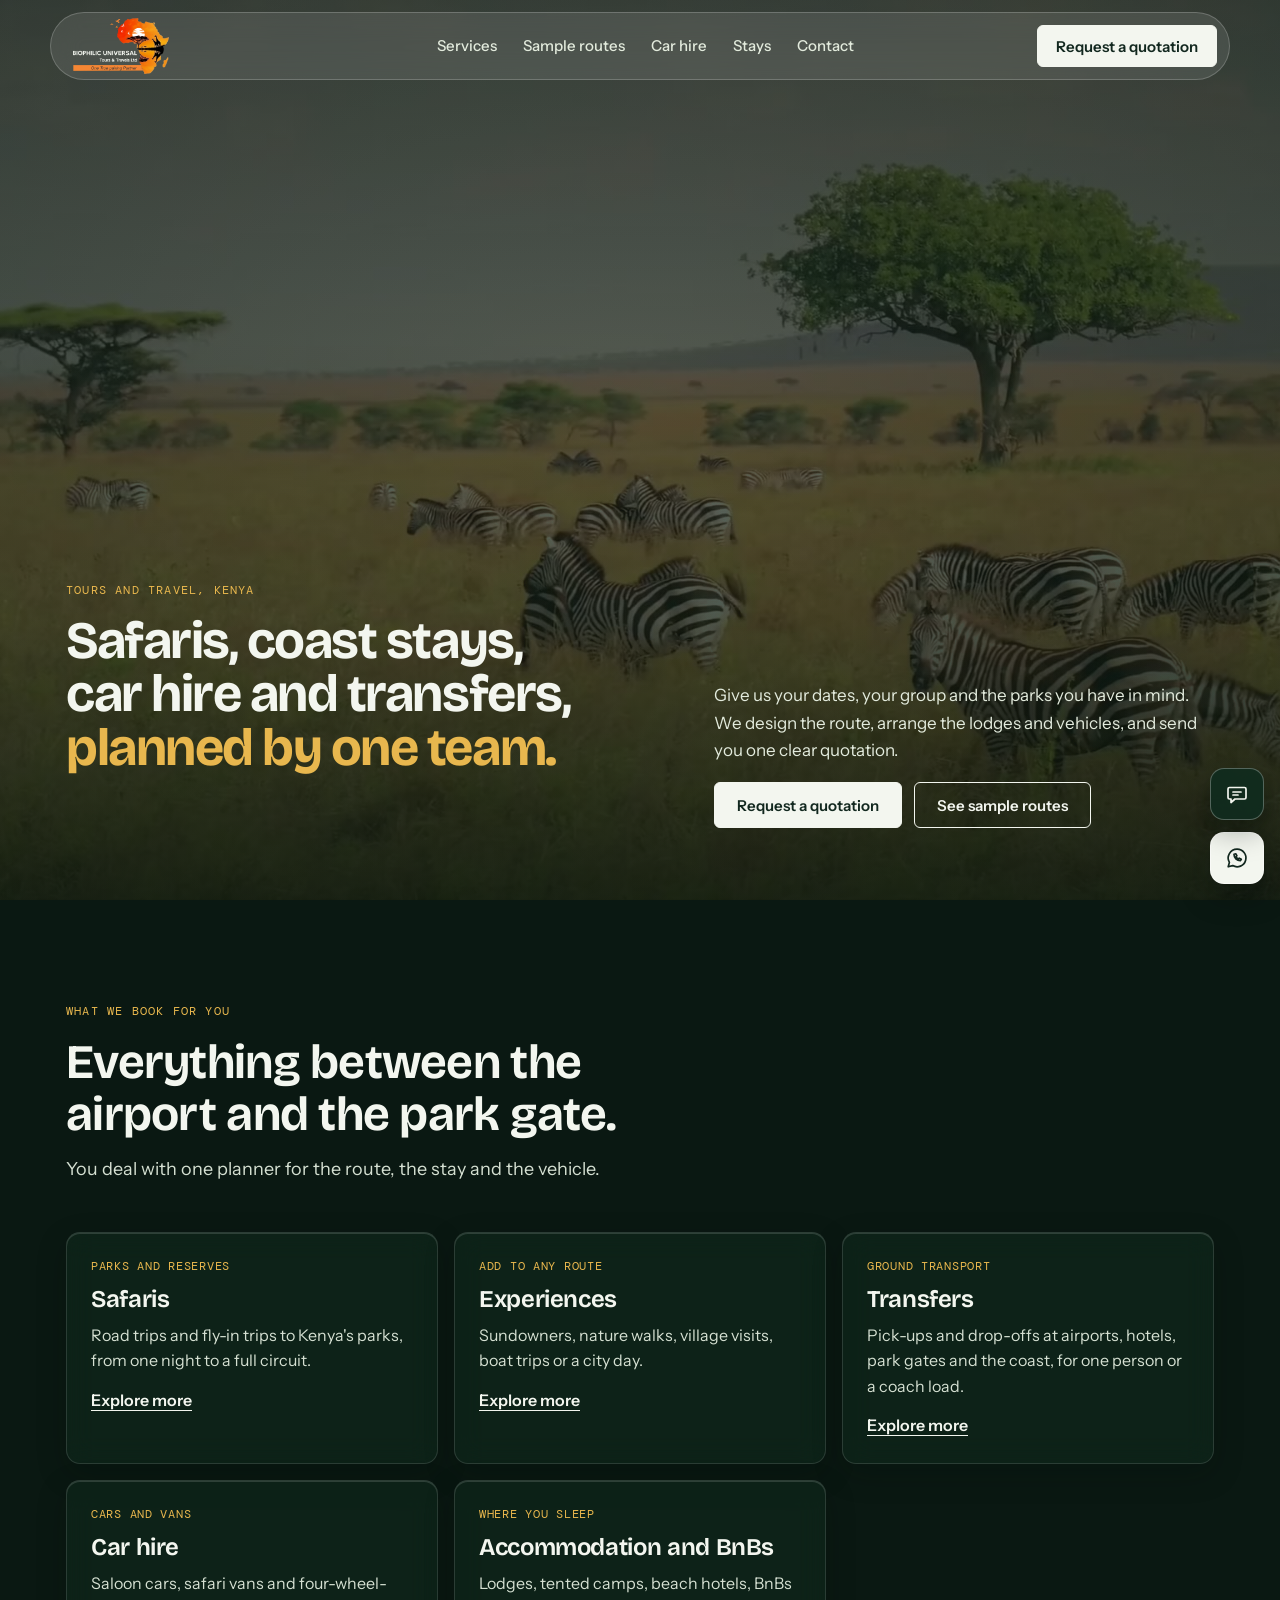
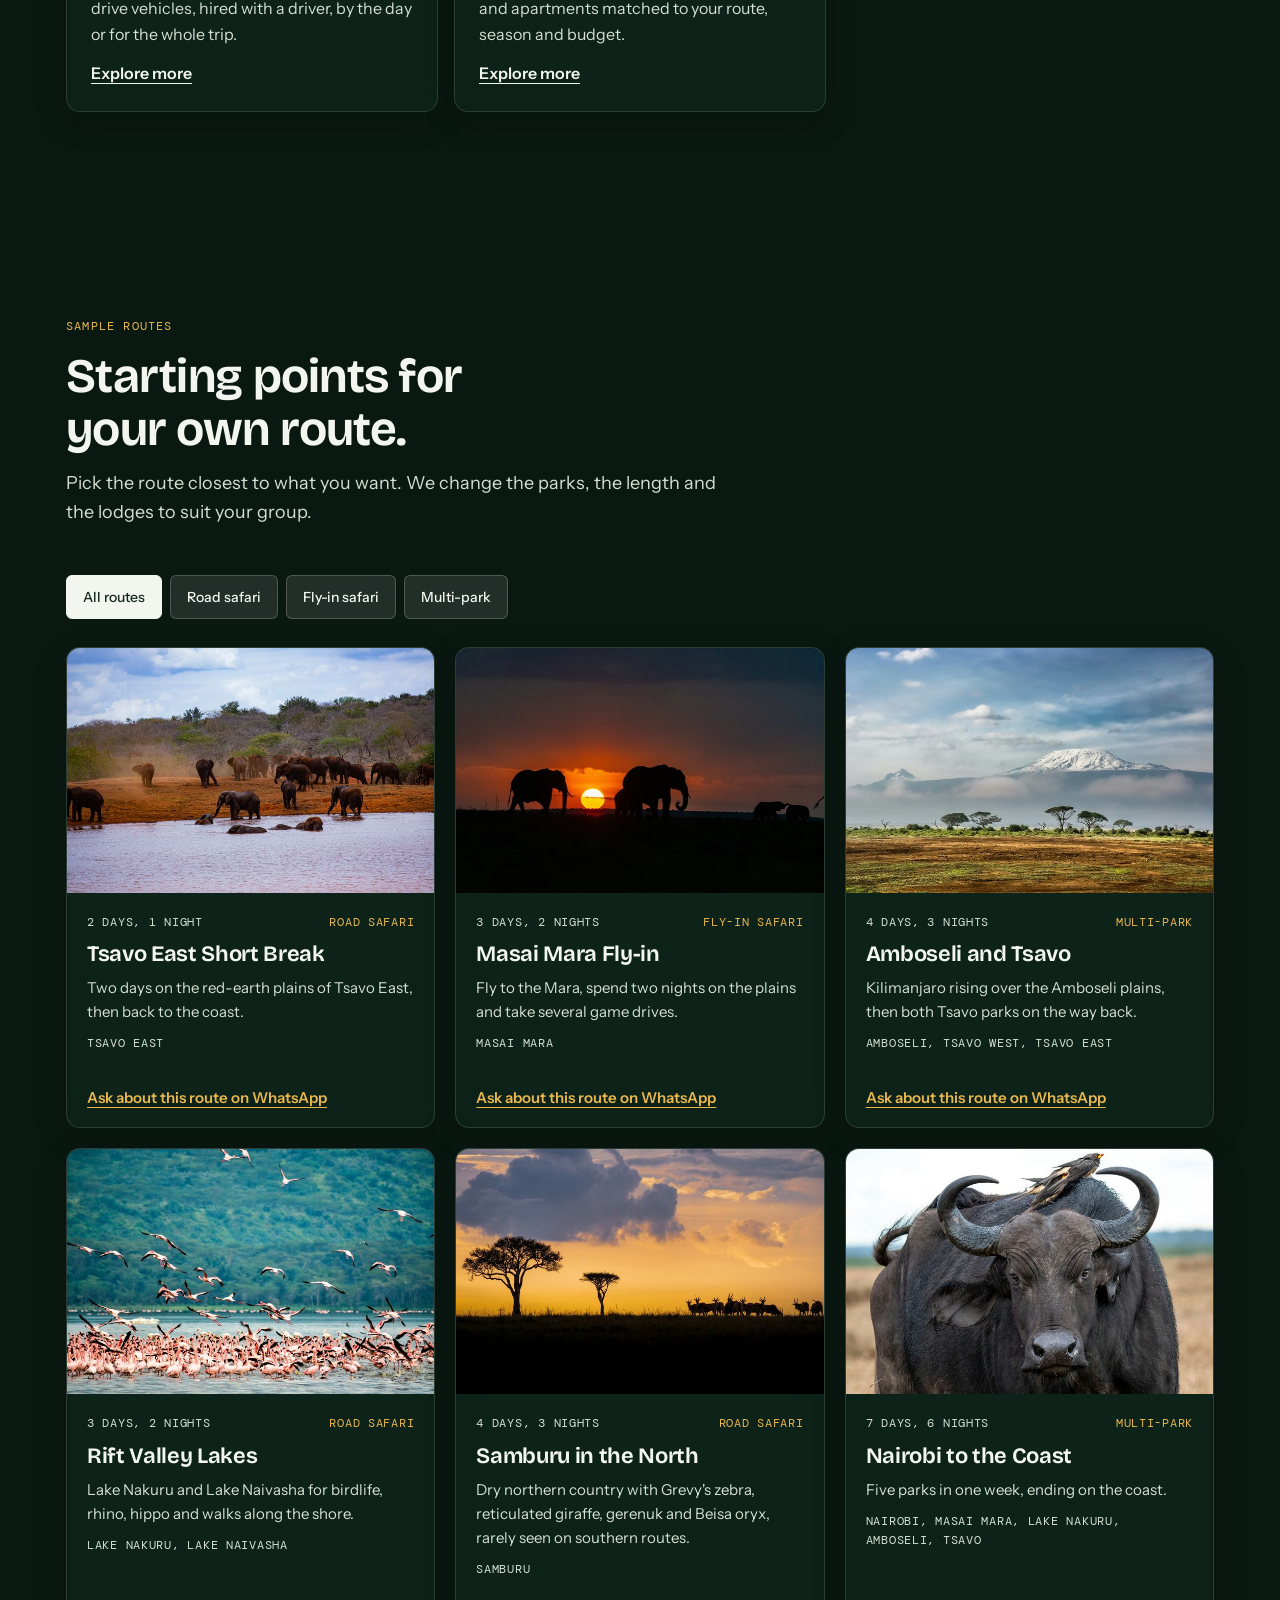
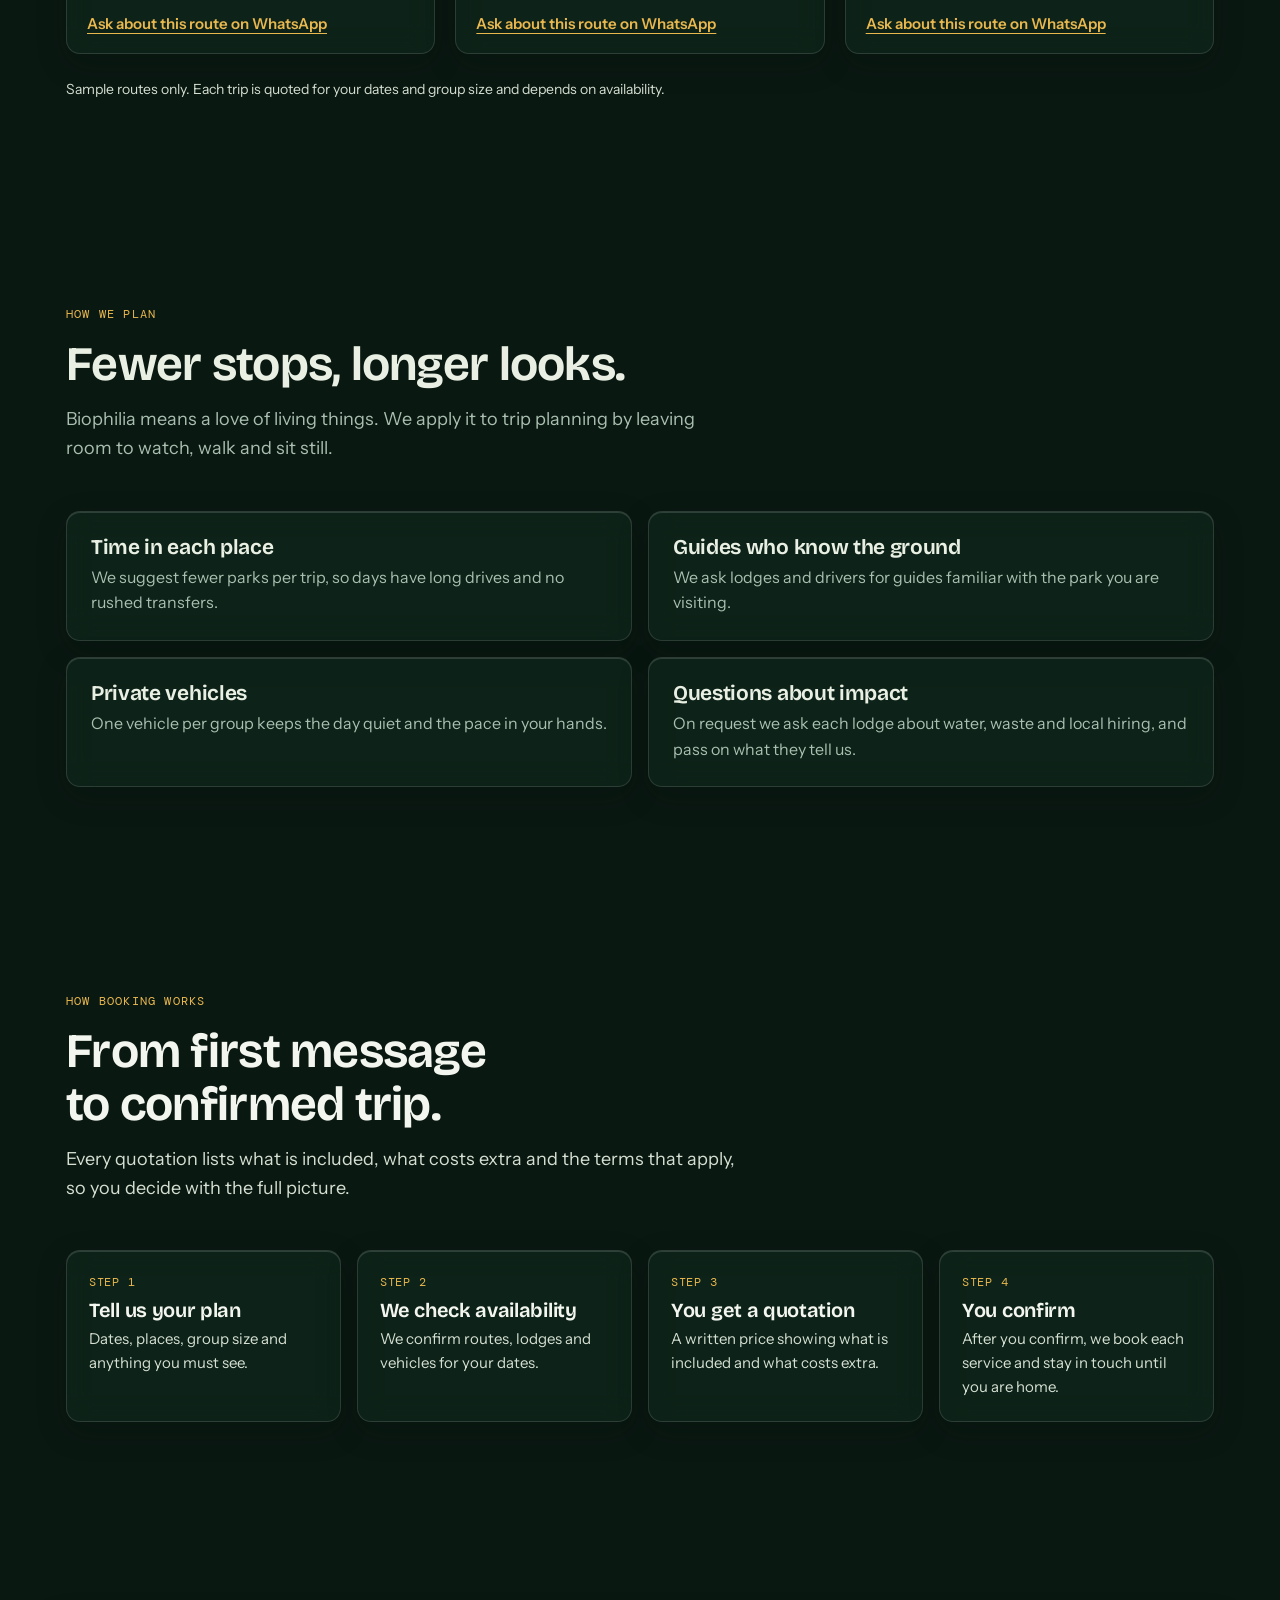
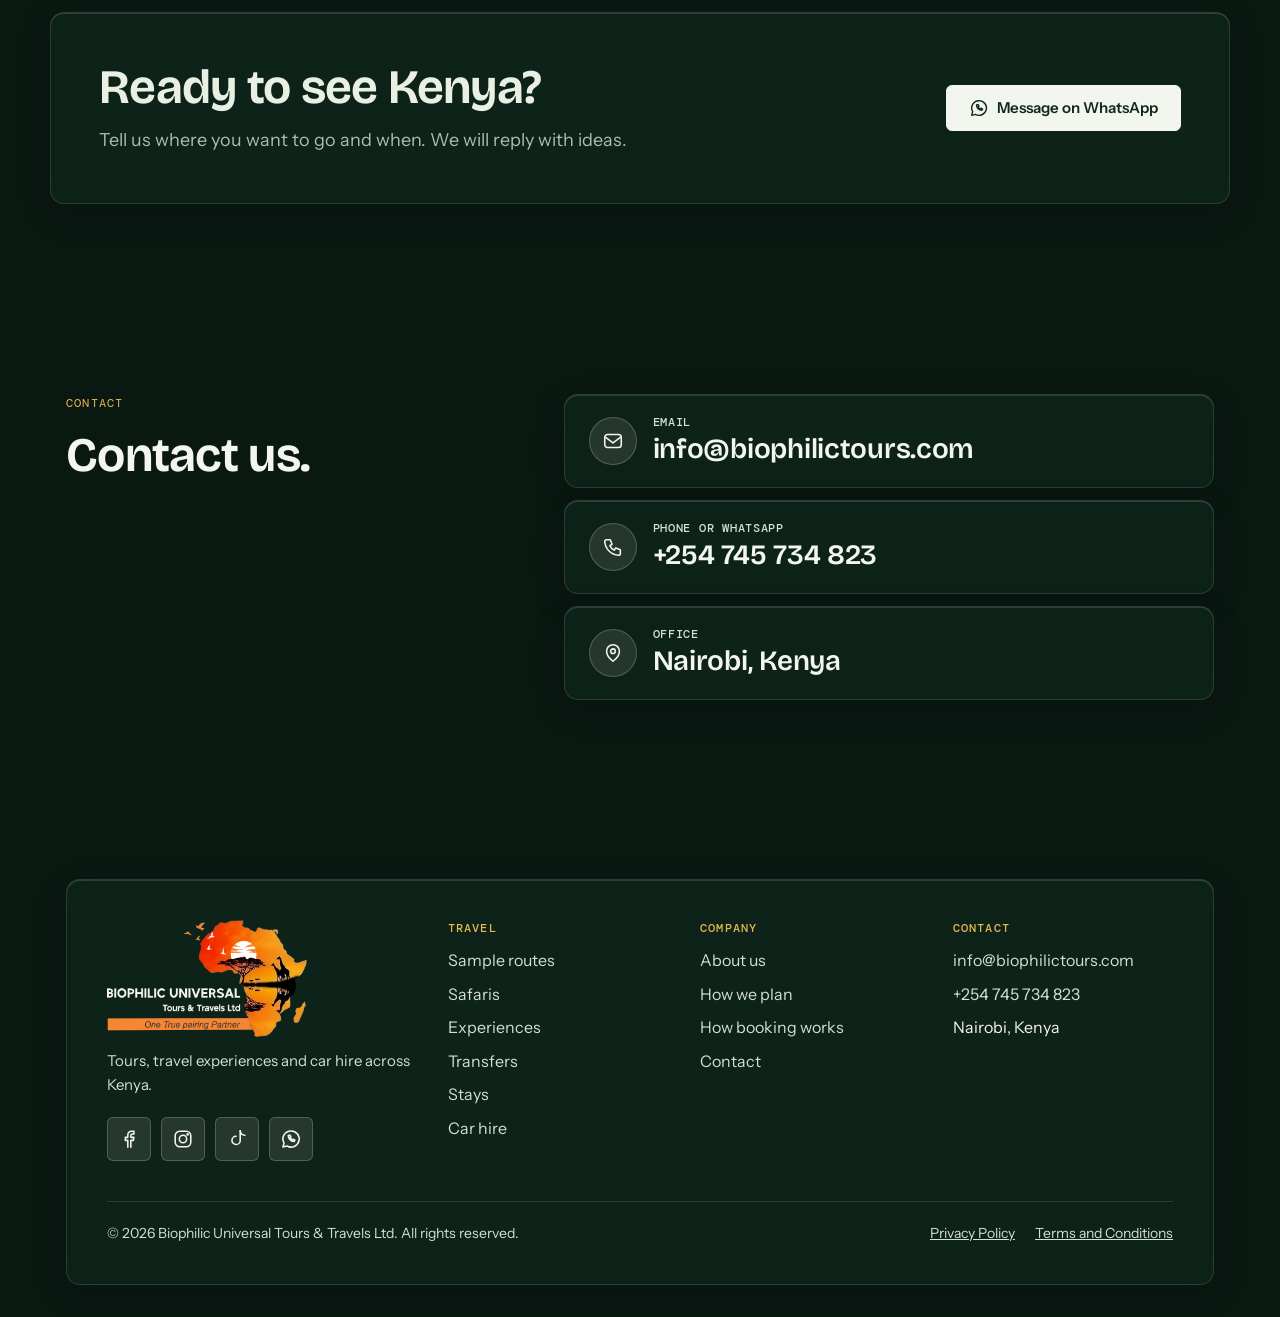
==== index.html @ 23434ef5 "V1.0" ====
<!doctype html><html><head><meta charset=utf8><meta name=viewport content="width=device-width,initial-scale=1"><style>:root{color-scheme:light}body{margin:0;padding:0;font:14px -apple-system,BlinkMacSystemFont,sans-serif;background:#fff;color:#000}img{max-width:100%}[hidden]:not([hidden=until-found i]){display:none!important}</style></head><body>
<script>document.body.classList.add("home","glass");</script>

<meta charset="utf-8">
<meta name="viewport" content="width=device-width, initial-scale=1">
<title>Biophilic Universal Tours & Travels</title>
<meta name="description" content="Kenya safaris, coast stays, BnBs, car hire and transfers, planned by one team. Request a quotation from Biophilic Universal Tours & Travels Ltd.">
<link rel="canonical" href="https://trademark254.github.io/Biophilic-Universal-Tours-Travel/">
<meta property="og:type" content="website">
<meta property="og:site_name" content="Biophilic Universal Tours &amp; Travels Ltd">
<meta property="og:title" content="Biophilic Universal Tours & Travels">
<meta property="og:description" content="Kenya safaris, coast stays, BnBs, car hire and transfers, planned by one team. Request a quotation from Biophilic Universal Tours & Travels Ltd.">
<meta property="og:url" content="https://trademark254.github.io/Biophilic-Universal-Tours-Travel/">
<meta property="og:image" content="https://trademark254.github.io/Biophilic-Universal-Tours-Travel/og-image.jpg">
<meta name="twitter:card" content="summary_large_image">
<link rel="icon" href="favicon-32.png" sizes="32x32" type="image/png">
<link rel="icon" href="icon-192.png" sizes="192x192" type="image/png">
<link rel="icon" href="favicon.ico" sizes="any">
<link rel="apple-touch-icon" href="apple-touch-icon.png">
<link rel="preconnect" href="https://fonts.googleapis.com">
<link rel="preconnect" href="https://fonts.gstatic.com" crossorigin>
<link rel="stylesheet" id="gf" href="https://fonts.googleapis.com/css2?family=Bricolage+Grotesque:opsz,wght@12..96,400..800&family=DM+Mono:wght@400;500&family=Instrument+Sans:wght@400..700&display=swap" media="print">
<script>(function(){var l=document.getElementById("gf");window.__gfReady=new Promise(function(res){function ok(){l.media="all";res()}l.addEventListener("load",ok);l.addEventListener("error",res);if(l.sheet)ok()})})()</script>
<noscript><link rel="stylesheet" href="https://fonts.googleapis.com/css2?family=Bricolage+Grotesque:opsz,wght@12..96,400..800&family=DM+Mono:wght@400;500&family=Instrument+Sans:wght@400..700&display=swap"><style>#skeleton{display:none}</style></noscript>
<link rel="stylesheet" href="assets/styles.css?v=14">


<div class="site-bd" aria-hidden="true"><img src="assets/sunset-home.jpg" alt="" width="1840" height="2576" decoding="async"></div>
<div id="skeleton" aria-hidden="true">
  <div class="sk-head"><div class="wrap">
    <span class="sk-bar sk-logo"></span><span class="sk-bar sk-name"></span>
    <span class="sk-spacer"></span>
    <span class="sk-nav"><span class="sk-bar"></span><span class="sk-bar"></span><span class="sk-bar"></span><span class="sk-bar"></span><span class="sk-bar"></span></span>
    <span class="sk-bar sk-icon"></span><span class="sk-bar sk-cta"></span>
  </div></div>
  <div class="sk-hero"><div class="wrap">
    <span class="sk-bar sk-eyebrow"></span>
    <span class="sk-bar sk-h1 w70"></span><span class="sk-bar sk-h1 w60"></span><span class="sk-bar sk-h1 w40"></span>
    <span class="sk-bar sk-line w50"></span><span class="sk-bar sk-line w60"></span><span class="sk-bar sk-line w30"></span>
    <span class="sk-btns"><span class="sk-bar"></span><span class="sk-bar"></span></span>
  </div></div>
  <div class="sk-section"><div class="wrap">
    <span class="sk-bar sk-eyebrow"></span>
    <span class="sk-bar sk-h1 w60"></span>
    <span class="sk-bar sk-line w50"></span>
    <div class="sk-grid"><span class="sk-bar"></span><span class="sk-bar"></span><span class="sk-bar"></span></div>
  </div></div>
</div>


<header class="site" id="top">
  <div class="wrap">
    <a class="brand" href="#top" aria-label="Biophilic Universal Tours and Travels, back to top">
      <img class="brand-logo" src="logo-full-dark.png" alt="Biophilic Universal Tours &amp; Travels Ltd" width="94" height="55">
    </a>
    <nav class="main" id="mainNav" aria-label="Main">
      <a href="#services">Services</a>
      <a href="#safaris">Sample routes</a>
      <a href="car-hire.html">Car hire</a>
      <a href="stays.html">Stays</a>
      <a href="#contact">Contact</a>
    </nav>
    <div class="head-ctl">
    <a class="btn head-cta" href="#contact">Request a quotation</a>
    <button class="icon-btn menu-btn" id="menuBtn" type="button" aria-label="Open menu" aria-expanded="false" aria-controls="mainNav">
      <svg class="ic-menu" viewBox="0 0 24 24" aria-hidden="true"><path d="M4 7h16M4 12h16M4 17h16"/></svg>
      <svg class="ic-close" viewBox="0 0 24 24" aria-hidden="true"><path d="M6 6l12 12M18 6 6 18"/></svg>
    </button>
    </div>
  </div>
</header>

<main>
<section class="hero" id="hero">
  <!-- LAUNCH TASK: add the video creator's credit to the footer if the licence asks for one. -->
  <video class="hero-video" id="heroVideo" muted loop playsinline preload="auto" poster="assets/hero-poster.jpg" aria-hidden="true" tabindex="-1"></video>
  <div class="hero-scrim"></div>
  <div class="wrap hero-grid">
    <div class="hero-top">
      <div class="hero-copy">
        <span class="eyebrow r1">Tours and travel, Kenya</span>
        <h1 class="r2">Safaris, coast stays, car hire and transfers, <span>planned by one team.</span></h1>
      </div>
      <div class="hero-side">
        <p class="lede r3">Give us your dates, your group and the parks you have in mind. We design the route, arrange the lodges and vehicles, and send you one clear quotation.</p>
        <div class="actions r4">
          <a class="btn" href="#contact">Request a quotation</a>
          <a class="btn ghost" href="#safaris">See sample routes</a>
        </div>
      </div>
    </div>

  </div>
</section>

<section class="block" id="services">
  <div class="wrap">
    <div class="sec-head">
      <span class="eyebrow">What we book for you</span>
      <h2>Everything between the airport and the park gate.</h2>
      <p class="lede">You deal with one planner for the route, the stay and the vehicle.</p>
    </div>
    <div class="services">
      <div class="svc"><span class="mono">Parks and reserves</span><h3>Safaris</h3><p>Road trips and fly-in trips to Kenya's parks, from one night to a full circuit.</p><a class="svc-more" href="safaris.html">Explore more</a></div>
      <div class="svc"><span class="mono">Add to any route</span><h3>Experiences</h3><p>Sundowners, nature walks, village visits, boat trips or a city day.</p><a class="svc-more" href="experiences.html">Explore more</a></div>
      <div class="svc"><span class="mono">Ground transport</span><h3>Transfers</h3><p>Pick-ups and drop-offs at airports, hotels, park gates and the coast, for one person or a coach load.</p><a class="svc-more" href="transfers.html">Explore more</a></div>
      <div class="svc"><span class="mono">Cars and vans</span><h3>Car hire</h3><p>Saloon cars, safari vans and four-wheel-drive vehicles, hired with a driver, by the day or for the whole trip.</p><a class="svc-more" href="car-hire.html">Explore more</a></div>
      <div class="svc"><span class="mono">Where you sleep</span><h3>Accommodation and BnBs</h3><p>Lodges, tented camps, beach hotels, BnBs and apartments matched to your route, season and budget.</p><a class="svc-more" href="stays.html">Explore more</a></div>
    </div>
  </div>
</section>

<section class="block" id="safaris">
  <div class="wrap">
    <div class="sec-head">
      <span class="eyebrow">Sample routes</span>
      <h2>Starting points for your own route.</h2>
      <p class="lede">Pick the route closest to what you want. We change the parks, the length and the lodges to suit your group.</p>
    </div>
    <div class="filters" id="filters" role="group" aria-label="Filter sample routes">
      <button type="button" data-f="all" aria-pressed="true">All routes</button>
      <button type="button" data-f="Road safari" aria-pressed="false">Road safari</button>
      <button type="button" data-f="Fly-in safari" aria-pressed="false">Fly-in safari</button>
      <button type="button" data-f="Multi-park" aria-pressed="false">Multi-park</button>
    </div>
    <div class="routes" id="routes"></div>
    <p class="fine">Sample routes only. Each trip is quoted for your dates and group size and depends on availability.</p>
  </div>
</section>

<section class="block band" id="approach">
  <div class="wrap">
    <div class="sec-head">
      <span class="eyebrow">How we plan</span>
      <h2>Fewer stops, longer looks.</h2>
      <p class="lede">Biophilia means a love of living things. We apply it to trip planning by leaving room to watch, walk and sit still.</p>
    </div>
    <div class="principles">
      <div class="pr"><h3>Time in each place</h3><p>We suggest fewer parks per trip, so days have long drives and no rushed transfers.</p></div>
      <div class="pr"><h3>Guides who know the ground</h3><p>We ask lodges and drivers for guides familiar with the park you are visiting.</p></div>
      <div class="pr"><h3>Private vehicles</h3><p>One vehicle per group keeps the day quiet and the pace in your hands.</p></div>
      <div class="pr"><h3>Questions about impact</h3><p>On request we ask each lodge about water, waste and local hiring, and pass on what they tell us.</p></div>
    </div>
  </div>
</section>

<section class="block" id="process">
  <div class="wrap">
    <div class="sec-head">
      <span class="eyebrow">How booking works</span>
      <h2>From first message to confirmed trip.</h2>
      <p class="lede">Every quotation lists what is included, what costs extra and the terms that apply, so you decide with the full picture.</p>
    </div>
    <div class="steps">
      <div class="step"><span class="mono">Step 1</span><h3>Tell us your plan</h3><p>Dates, places, group size and anything you must see.</p></div>
      <div class="step"><span class="mono">Step 2</span><h3>We check availability</h3><p>We confirm routes, lodges and vehicles for your dates.</p></div>
      <div class="step"><span class="mono">Step 3</span><h3>You get a quotation</h3><p>A written price showing what is included and what costs extra.</p></div>
      <div class="step"><span class="mono">Step 4</span><h3>You confirm</h3><p>After you confirm, we book each service and stay in touch until you are home.</p></div>
    </div>
  </div>
</section>

<section class="block band cta" id="plan">
  <div class="wrap cta-in">
    <div class="cta-text">
      <h2>Ready to see Kenya?</h2>
      <p class="lede">Tell us where you want to go and when. We will reply with ideas.</p>
    </div>
    <div class="actions">
      <a class="btn" data-whatsapp-hello href="https://wa.me/254745734823" target="_blank" rel="noopener"><svg viewBox="0 0 24 24" aria-hidden="true"><path d="M12 3.200a8.800 8.800 0 0 0-7.600 13.200L3.200 20.800l4.500-1.200A8.800 8.800 0 1 0 12 3.200Z"/><path d="M9 8.300c0 3.500 2.800 6.400 6.300 6.400l1-1.500-2-1-.9.800c-1-.4-1.900-1.300-2.300-2.300l.8-.9-1-2Z"/></svg>Message on WhatsApp</a>
    </div>
  </div>
</section>

<section class="block plan" id="contact">
  <div class="wrap">
    <div class="plan-intro">
      <span class="eyebrow">Contact</span>
      <h2>Contact us.</h2>
    </div>
    <div class="contact-list contact-big">
      <div class="c-row"><span class="c-ic" aria-hidden="true"><svg viewBox="0 0 24 24" fill="none" stroke="currentColor" stroke-width="1.7" stroke-linecap="round" stroke-linejoin="round"><rect x="3" y="5" width="18" height="14" rx="3"/><path d="m4 8 8 6 8-6"/></svg></span><span class="c-txt"><span class="mono">Email</span><span data-contact="email">info@biophilictours.com</span></span></div>
      <div class="c-row"><span class="c-ic" aria-hidden="true"><svg viewBox="0 0 24 24" fill="none" stroke="currentColor" stroke-width="1.7" stroke-linecap="round" stroke-linejoin="round"><path d="M5 4h4l2 5-2.500 1.500a11 11 0 0 0 5 5L15 13l5 2v4a2 2 0 0 1-2 2A16 16 0 0 1 3 6a2 2 0 0 1 2-2Z"/></svg></span><span class="c-txt"><span class="mono">Phone or WhatsApp</span><span data-contact="phone">+254 745 734 823</span></span></div>
      <div class="c-row"><span class="c-ic" aria-hidden="true"><svg viewBox="0 0 24 24" fill="none" stroke="currentColor" stroke-width="1.7" stroke-linecap="round" stroke-linejoin="round"><path d="M12 21s7-5.500 7-11a7 7 0 1 0-14 0c0 5.500 7 11 7 11Z"/><circle cx="12" cy="10" r="2.500"/></svg></span><span class="c-txt"><span class="mono">Office</span><span data-contact="address">Nairobi, Kenya</span></span></div>
    </div>
  </div>
</section>
</main>

<footer class="site">
  <div class="wrap">
   <div class="panel">
    <div class="foot">
      <div>
        <a href="#top" aria-label="Biophilic Universal Tours and Travels, back to top">
          <img class="foot-logo logo-light" src="logo-full-light.png" alt="" width="200" height="182">
          <img class="foot-logo logo-dark" src="logo-full-dark.png" alt="Biophilic Universal Tours and Travels logo" width="200" height="182">
        </a>
        <p>Tours, travel experiences and car hire across Kenya.</p>
        <ul class="social" id="socials" aria-label="Our social media"></ul>
      </div>
      <div><h4>Travel</h4><ul><li><a href="#safaris">Sample routes</a></li><li><a href="safaris.html">Safaris</a></li><li><a href="experiences.html">Experiences</a></li><li><a href="transfers.html">Transfers</a></li><li><a href="stays.html">Stays</a></li><li><a href="car-hire.html">Car hire</a></li></ul></div>
      <div><h4>Company</h4><ul><li><a href="about.html">About us</a></li><li><a href="#approach">How we plan</a></li><li><a href="#process">How booking works</a></li><li><a href="#contact">Contact</a></li></ul></div>
      <div><h4>Contact</h4><ul><li data-contact="email">info@biophilictours.com</li><li data-contact="phone">+254 745 734 823</li><li data-contact="address">Nairobi, Kenya</li></ul></div>
    </div>
    <div class="legal">
      <span>© 2026 Biophilic Universal Tours &amp; Travels Ltd. All rights reserved.</span>
      <nav aria-label="Legal"><a href="privacy.html">Privacy Policy</a><a href="terms.html">Terms and Conditions</a></nav>
    </div>
   </div>
  </div>
</footer>

<script src="assets/common.js?v=8"></script>
<script src="assets/bot.js"></script>
<script src="assets/main.js"></script>



</body></html>
---- assets/styles.css ----
/* Biophilic Universal Tours & Travel Ltd
   Layout: full-width video hero with text over a dark tint, ruled (not boxed) service lists,
   one dark band for planning principles, contact details.
   Rules from the owner: square-cornered buttons, no pills, no purple or decorative gradients (one dark-green vignette over the hero is allowed), no counters,
   no cursor effects, no scroll-triggered animation, no emoji, no em dashes.
   Motion: ease-out in, ease-in-out for movement, exits about 20% shorter, no spring bounce. */
:root {
  --bg: #F3F6EF;
  --surface: #E6EDDF;
  --field: #FFFFFF;
  --ink: #12281F;
  --ink-soft: #46594D;
  --line: #C6D4BC;
  --moss: #2E6B45;
  --on-moss: #F3F6EF;
  --sun: #C98A1E;
  --todo-bg: #FFE9A8;
  --sk: #DCE5D3;
  --band: #0E2B1F;
  --on-band: #E9F0E3;
  --on-band-soft: #A9BFB0;
  --band-line: #2A4A3A;
  --danger: #B3361F;
  --radius: 6px;
  --font-display: "Bricolage Grotesque", "Avenir Next", "Segoe UI", sans-serif;
  --font-body: "Instrument Sans", "Segoe UI", system-ui, sans-serif;
  --font-mono: "DM Mono", ui-monospace, "SF Mono", Menlo, monospace;
}
@media (prefers-color-scheme: dark) {
  :root:not([data-theme="light"]) {
    --bg: #0A1812; --surface: #112419; --field: #0E2017; --ink: #E6EEDF; --ink-soft: #A3B8A7;
    --line: #25423A; --moss: #78C795; --on-moss: #0A1812; --sun: #E8B74E; --todo-bg: #5A4710; --sk: #1B3327;
    --band: #12301F; --on-band: #E9F0E3; --on-band-soft: #A9BFB0; --band-line: #2F5642; --danger: #FF9C86;
    color-scheme: dark;
  }
}
:root[data-theme="dark"] {
  --bg: #0A1812; --surface: #112419; --field: #0E2017; --ink: #E6EEDF; --ink-soft: #A3B8A7;
  --line: #25423A; --moss: #78C795; --on-moss: #0A1812; --sun: #E8B74E; --todo-bg: #5A4710; --sk: #1B3327;
  --band: #12301F; --on-band: #E9F0E3; --on-band-soft: #A9BFB0; --band-line: #2F5642; --danger: #FF9C86;
  color-scheme: dark;
}

*, *::before, *::after { box-sizing: border-box; }
[hidden] { display: none !important; }
html { scroll-padding-top: 88px; }
body {
  margin: 0; background: var(--bg); color: var(--ink);
  font-family: var(--font-body); font-size: 1rem; line-height: 1.6;
  -webkit-font-smoothing: antialiased;
}
h1, h2, h3, h4 { font-family: var(--font-display); font-weight: 650; margin: 0; text-wrap: balance; letter-spacing: -0.015em; line-height: 1.1; }
p { margin: 0; }
a { color: inherit; }
:focus-visible { outline: 2px solid var(--moss); outline-offset: 3px; }
.wrap {
  max-width: 1180px; margin-inline: auto;
  padding-left: max(16px, env(safe-area-inset-left, 0px));
  padding-right: max(16px, env(safe-area-inset-right, 0px));
}
.mono { font-family: var(--font-mono); font-size: 0.75rem; letter-spacing: 0.06em; text-transform: uppercase; }
.eyebrow { font-family: var(--font-mono); font-size: 0.75rem; letter-spacing: 0.1em; text-transform: uppercase; color: var(--moss); }
.lede { color: var(--ink-soft); font-size: 1.125rem; max-width: 56ch; }

.btn {
  display: inline-flex; align-items: center; justify-content: center; gap: 8px; min-height: 46px; padding: 0 22px;
  background: var(--moss); color: var(--on-moss); border: 1.5px solid var(--moss);
  border-radius: var(--radius); font: 600 0.9375rem var(--font-body); text-decoration: none; cursor: pointer;
}
.btn:hover { filter: brightness(1.08); }
.btn.ghost { background: transparent; color: var(--ink); border-color: var(--ink); filter: none; }
.btn.ghost:hover { background: var(--surface); }

/* header */
header.site { position: sticky; top: 0; z-index: 30; background: var(--bg); border-bottom: 1px solid var(--line); }
header.site .wrap { display: flex; align-items: center; gap: 16px; min-height: 68px; position: relative; }
.brand { display: flex; align-items: center; gap: 10px; text-decoration: none; margin-right: auto; min-width: 0; }
.brand img { height: 46px; width: auto; flex: none; display: block; }
.brand b { display: block; font: 700 1.05rem/1.1 var(--font-display); letter-spacing: -0.01em; }
.brand small { display: block; font: 500 0.625rem/1.3 var(--font-mono); letter-spacing: 0.12em; text-transform: uppercase; color: var(--ink-soft); }
nav.main { display: flex; align-items: center; gap: 2px; }
nav.main a { text-decoration: none; padding: 8px 12px; border-radius: var(--radius); font-size: 0.9375rem; font-weight: 500; color: var(--ink-soft); }
nav.main a:hover { color: var(--ink); background: var(--surface); }
.icon-btn { width: 42px; height: 42px; border-radius: var(--radius); border: 1px solid var(--line); background: transparent; color: var(--ink); display: inline-grid; place-items: center; cursor: pointer; flex: none; }
.icon-btn:hover { background: var(--surface); }
.icon-btn svg { width: 20px; height: 20px; fill: none; stroke: currentColor; stroke-width: 1.6; stroke-linecap: round; stroke-linejoin: round; }
.menu-btn { display: none; }
.head-cta { min-height: 42px; padding: 0 18px; }
.back-link { white-space: nowrap; font-size: 0.9375rem; font-weight: 500; color: var(--ink-soft); text-decoration: none; padding: 8px 12px; border-radius: var(--radius); }
.back-link:hover { color: var(--ink); background: var(--surface); }

/* hero: full-width video behind the text, solid dark tint for legibility */
.hero-video { position: absolute; inset: 0; width: 100%; height: 100%; object-fit: cover; display: block; }
.hero { position: relative; overflow: hidden; background: #0E2B1F; color: #F3F6EF; }
.hero-scrim { position: absolute; inset: 0; background: rgba(6, 20, 13, 0.58); }
.hero .wrap { position: relative; z-index: 1; padding-block: clamp(72px, 12vw, 150px) clamp(72px, 9vw, 110px); }
.hero-copy { max-width: 720px; }
.hero .eyebrow { color: #E8B74E; }
.hero h1 { font-size: clamp(2.3rem, 5.2vw, 4.1rem); font-weight: 700; letter-spacing: -0.028em; line-height: 1.02; margin-block: 18px 22px; color: #F3F6EF; }
.hero h1 span { color: #E8B74E; }
.hero .lede { color: #E3EBDD; }
.hero .actions { display: flex; flex-wrap: wrap; gap: 12px; margin-top: 28px; }
.hero .btn { background: #F3F6EF; color: #12281F; border-color: #F3F6EF; }
.hero .btn:hover { filter: none; background: #FFFFFF; }
.hero .btn.ghost { background: transparent; color: #F3F6EF; border-color: #F3F6EF; }
.hero .btn.ghost:hover { background: rgba(243, 246, 239, 0.14); }
.hero :focus-visible { outline-color: #F3F6EF; }
.filters button {
  font: 500 0.875rem var(--font-body); padding: 0 16px; min-height: 44px; border-radius: var(--radius); cursor: pointer;
  border: 1px solid var(--line); background: transparent; color: var(--ink);
}


/* loading skeleton, home page only. It appears only if loading takes longer than 120ms,
   so fast loads never flash it. Removed by main.js when the page is ready. */
#skeleton { position: fixed; inset: 0; z-index: 100; background: var(--bg); overflow: hidden; visibility: hidden; animation: sk-show 0s linear .12s forwards; transition: opacity .25s ease; }
#skeleton.done { opacity: 0; pointer-events: none; }
@keyframes sk-show { to { visibility: visible; } }
@keyframes sk-pulse { 50% { opacity: .55; } }
.sk-bar { display: block; background: var(--sk); border-radius: 4px; animation: sk-pulse 1.4s ease-in-out infinite; flex: none; max-width: 100%; }
.sk-head { height: 68px; border-bottom: 1px solid var(--line); }
.sk-head .wrap { height: 100%; display: flex; align-items: center; gap: 12px; }
.sk-logo { width: 34px; height: 34px; }
.sk-name { width: 150px; height: 16px; }
.sk-spacer { flex: 1; }
.sk-nav { display: flex; gap: 12px; }
.sk-nav .sk-bar { width: 72px; height: 14px; }
.sk-icon { width: 42px; height: 42px; }
.sk-cta { width: 168px; height: 42px; }
.sk-hero { background: var(--band); min-height: clamp(460px, 62vh, 760px); }
.sk-hero .wrap { display: grid; gap: 14px; align-content: center; justify-items: start; min-height: inherit; padding-block: 48px; }
.sk-hero .sk-bar { background: rgba(243, 246, 239, 0.16); }
.sk-eyebrow { width: 170px; height: 12px; }
.sk-h1 { height: clamp(32px, 5vw, 58px); }
.sk-line { height: 14px; }
.sk-btns { display: flex; gap: 12px; margin-top: 10px; }
.sk-btns .sk-bar { width: 176px; height: 46px; }
.sk-section .wrap { padding-block: 56px; display: grid; gap: 14px; }
.sk-grid { display: grid; grid-template-columns: repeat(3, minmax(0, 1fr)); gap: 24px 40px; margin-top: 20px; }
.sk-grid .sk-bar { height: 90px; }
.w30 { width: 30%; } .w40 { width: 40%; } .w50 { width: 50%; } .w60 { width: 60%; } .w70 { width: 70%; } .w80 { width: 80%; }
@media (max-width: 860px) { .sk-nav, .sk-cta { display: none; } .sk-hero .sk-h1 { width: 90%; } }
@media (max-width: 620px) { .sk-grid { grid-template-columns: minmax(0, 1fr); } .sk-name { width: 110px; } .sk-btns { flex-direction: column; } .sk-btns .sk-bar { width: 200px; } }
@media (prefers-reduced-motion: reduce) { .sk-bar { animation: none; } #skeleton { transition: none; } }

/* sections */
section.block { padding-block: clamp(56px, 8vw, 104px); }
.sec-head { display: grid; gap: 14px; margin-bottom: clamp(28px, 4vw, 48px); max-width: 720px; }
.sec-head h2 { font-size: clamp(1.9rem, 3.8vw, 3rem); }

.services { display: grid; grid-template-columns: repeat(3, minmax(0, 1fr)); gap: 0 40px; }
.svc { border-top: 1px solid var(--ink); padding-block: 22px 36px; display: grid; gap: 10px; align-content: start; min-width: 0; }
.svc .mono { color: var(--moss); }
.svc h3 { font-size: 1.5rem; }
.svc p { color: var(--ink-soft); }

.filters { display: flex; flex-wrap: wrap; gap: 8px; margin-bottom: 28px; }
.filters button { color: var(--ink); }
.filters button[aria-pressed="true"] { background: var(--moss); border-color: var(--moss); color: var(--on-moss); }
.routes { display: grid; grid-template-columns: repeat(3, minmax(0, 1fr)); gap: 24px; }
.route { border: 1px solid var(--line); border-radius: var(--card-r, 14px); overflow: hidden; display: flex; flex-direction: column; background: var(--bg); min-width: 0; }
.route { transition: border-color .2s ease; }
.route:hover, .route:focus-within { border-color: var(--moss); }
.route .art { position: relative; aspect-ratio: 3 / 2; background: var(--surface); overflow: hidden; }
.route .art img { width: 100%; height: 100%; display: block; object-fit: cover; transition: transform .7s ease; }
.route:hover .art img, .route:focus-within .art img { transform: scale(1.06); }
.route .art .tag { position: absolute; z-index: 1; left: 0; right: 0; bottom: 0; padding: 12px 16px; background: rgba(6, 20, 13, 0.78); color: #F3F6EF; transform: translateY(101%); transition: transform .35s ease; }
.route:hover .art .tag, .route:focus-within .art .tag { transform: translateY(0); }
@media (hover: none) { .route .art .tag { display: none; } .route:hover .art img { transform: none; } }
@media (prefers-reduced-motion: reduce) { .route, .route .art img, .route .art .tag { transition: none; } .route:hover .art img, .route:focus-within .art img { transform: none; } }
.route .body { padding: 20px; display: flex; flex-direction: column; gap: 10px; flex: 1; }
.route .meta { display: flex; justify-content: space-between; gap: 12px; flex-wrap: wrap; color: var(--ink-soft); }
.route .meta .kind { color: var(--moss); }
.route h3 { font-size: 1.375rem; }
.route p { color: var(--ink-soft); font-size: 0.9375rem; }
.route .where { color: var(--ink-soft); overflow-wrap: anywhere; }
.route .ask { margin-top: auto; align-self: flex-start; display: inline-flex; align-items: flex-end; background: none; border: 0; padding: 12px 0 0; min-height: 44px; font: 600 0.9375rem var(--font-body); color: var(--moss); cursor: pointer; text-decoration: underline; text-underline-offset: 4px; }
.fine { color: var(--ink-soft); font-size: 0.875rem; margin-top: 24px; max-width: 70ch; }

/* dark band */
.band { background: var(--band); color: var(--on-band); }
.band .eyebrow { color: var(--sun); }
.band .lede { color: var(--on-band-soft); }
.principles { display: grid; grid-template-columns: repeat(2, minmax(0, 1fr)); gap: 0 56px; }
.pr { padding-block: 24px; border-top: 1px solid var(--band-line); display: grid; gap: 6px; align-content: start; min-width: 0; }
.pr h3 { font-size: 1.3125rem; }
.pr p { color: var(--on-band-soft); }

.steps { display: grid; grid-template-columns: repeat(4, minmax(0, 1fr)); gap: 24px; }
.step { border-left: 1px solid var(--line); padding-left: 18px; display: grid; gap: 6px; align-content: start; min-width: 0; }
.step .mono { color: var(--moss); }
.step h3 { font-size: 1.25rem; }
.step p { color: var(--ink-soft); font-size: 0.9375rem; }

/* inquiry */
.plan { background: var(--surface); }
.plan .wrap { display: grid; grid-template-columns: minmax(0, 0.8fr) minmax(0, 1.2fr); gap: clamp(28px, 5vw, 72px); align-items: start; }
.plan-intro { display: grid; gap: 16px; position: sticky; top: 96px; }
.plan-intro h2 { font-size: clamp(1.9rem, 3.8vw, 3rem); }
.contact-list { display: grid; gap: 12px; margin-top: 12px; padding-top: 18px; border-top: 1px solid var(--line); }
.contact-list div { display: grid; gap: 2px; min-width: 0; }
.contact-list .mono { color: var(--ink-soft); }
.contact-list span:last-child { overflow-wrap: anywhere; }
.contact-big { margin-top: 0; padding-top: 0; border-top: 0; gap: 0; }
.contact-big div { padding: 20px 0; border-bottom: 1px solid var(--line); gap: 6px; }
.contact-big div:first-child { border-top: 1px solid var(--line); }
.contact-big span:last-child { font: 600 clamp(1.25rem, 2.4vw, 1.75rem)/1.2 var(--font-display); letter-spacing: -0.01em; }

/* footer */
footer.site { padding-block: 56px 32px; border-top: 1px solid var(--line); }
.foot { display: grid; grid-template-columns: minmax(0, 1.4fr) repeat(3, minmax(0, 1fr)); gap: 32px; }
.foot h4 { font: 500 0.75rem var(--font-mono); letter-spacing: 0.1em; text-transform: uppercase; color: var(--moss); margin-bottom: 12px; }
.foot ul { list-style: none; margin: 0; padding: 0; display: grid; gap: 8px; }
.foot li { overflow-wrap: anywhere; }
.foot a { text-decoration: none; color: var(--ink-soft); }
.foot a:hover { color: var(--ink); text-decoration: underline; }
.foot p { color: var(--ink-soft); font-size: 0.9375rem; max-width: 38ch; margin-top: 12px; }
.foot .social { display: flex; flex-wrap: wrap; margin-top: 20px; gap: 10px; }
.social { display: flex; flex-wrap: wrap; list-style: none; padding: 0; margin: 0; }
.foot .social a { width: 44px; height: 44px; display: grid; place-items: center; border: 1px solid var(--line); border-radius: var(--radius); color: var(--ink); text-decoration: none; transition: background .2s ease, color .2s ease, border-color .2s ease; }
.foot .social a:hover { background: var(--moss); border-color: var(--moss); color: var(--on-moss); text-decoration: none; }
.social svg { width: 22px; height: 22px; fill: none; stroke: currentColor; stroke-width: 1.7; stroke-linecap: round; stroke-linejoin: round; }
.contact-link { color: inherit; text-decoration: underline; text-decoration-color: transparent; text-underline-offset: 3px; }
.contact-link:hover { text-decoration-color: currentColor; }
.foot .contact-link { color: var(--ink-soft); }
.foot .contact-link:hover { color: var(--ink); }

/* ready-to-travel call to action */
section.block.cta { padding-block: 0; }
.cta-in { display: flex; flex-wrap: wrap; justify-content: space-between; align-items: center; gap: 28px 48px; padding-block: clamp(48px, 6vw, 80px); }
.cta-text { display: grid; gap: 12px; min-width: 0; }
.cta h2 { font-size: clamp(1.9rem, 3.8vw, 3rem); }
.cta .actions { display: flex; flex-wrap: wrap; gap: 12px; }
.cta .btn { background: #F3F6EF; color: #12281F; border-color: #F3F6EF; }
.cta .btn:hover { filter: none; background: #FFFFFF; }
.cta .btn svg { width: 20px; height: 20px; fill: none; stroke: currentColor; stroke-width: 1.7; stroke-linecap: round; stroke-linejoin: round; }
.cta :focus-visible { outline-color: #F3F6EF; }
.legal { margin-top: 40px; padding-top: 20px; border-top: 1px solid var(--line); display: flex; flex-wrap: wrap; justify-content: space-between; gap: 8px 24px; color: var(--ink-soft); font-size: 0.875rem; }
.legal nav { display: flex; flex-wrap: wrap; gap: 4px 20px; }
.legal a { color: var(--ink-soft); }


/* footer logo: light-text version swaps in on the dark theme */
.foot-logo { display: block; width: 200px; max-width: 100%; height: auto; }
.logo-dark { display: none; }
@media (prefers-color-scheme: dark) {
  :root:not([data-theme="light"]) .logo-light { display: none; }
  :root:not([data-theme="light"]) .logo-dark { display: block; }
}
:root[data-theme="dark"] .logo-light { display: none; }
:root[data-theme="dark"] .logo-dark { display: block; }

/* privacy and terms pages */
.doc { padding-block: clamp(40px, 6vw, 80px); }
.doc .wrap { max-width: 800px; }
.doc h1 { font-size: clamp(2rem, 4.4vw, 3.2rem); margin-block: 14px 12px; }
.doc .stamp { color: var(--ink-soft); font-size: 0.9375rem; }
.doc .draft-note { margin-top: 24px; padding: 14px 16px; border: 1px solid var(--line); border-left: 4px solid var(--sun); background: var(--surface); border-radius: var(--radius); font-size: 0.9375rem; }
.doc h2 { font-size: 1.5rem; margin-top: 40px; margin-bottom: 10px; }
.doc p, .doc li { color: var(--ink); max-width: 68ch; }
.doc p + p, .doc ul + p, .doc .scroll + p { margin-top: 12px; }
.doc ul { margin: 10px 0 0; padding-left: 1.2rem; display: grid; gap: 6px; }
.doc a { color: var(--moss); text-underline-offset: 3px; }
.doc table { border-collapse: collapse; width: 100%; min-width: 560px; margin-top: 12px; font-size: 0.9375rem; }
.doc .scroll { overflow-x: auto; }
.doc th, .doc td { text-align: left; vertical-align: top; padding: 10px 12px; border-top: 1px solid var(--line); }
.doc th { font-family: var(--font-mono); font-size: 0.75rem; letter-spacing: 0.06em; text-transform: uppercase; color: var(--ink-soft); font-weight: 500; }
mark.todo { background: var(--todo-bg); color: var(--ink); padding: 0 4px; border-radius: 3px; }

@media (max-width: 960px) {
  .plan .wrap { grid-template-columns: minmax(0, 1fr); }
  .plan-intro { position: static; }
  .services, .routes { grid-template-columns: repeat(2, minmax(0, 1fr)); }
  .steps { grid-template-columns: repeat(2, minmax(0, 1fr)); }
  .foot { grid-template-columns: repeat(2, minmax(0, 1fr)); }
}
@media (max-width: 860px) {
  .menu-btn { display: inline-grid; }
  .head-cta { display: none; }
  nav.main { display: none; position: absolute; left: 0; right: 0; top: 100%; background: var(--bg); border-bottom: 1px solid var(--line); flex-direction: column; align-items: stretch; padding: 8px max(16px, env(safe-area-inset-left, 0px)) 16px; }
  header.site.open nav.main { display: flex; }
  nav.main a { padding: 14px 12px; }
}
@media (max-width: 620px) {
  .services, .routes, .principles, .steps, .foot { grid-template-columns: minmax(0, 1fr); }
    .brand small { display: none; }
}

/* ===== Home page glass hero =====
   Motion rules: entrances ease-out, on-screen movement ease-in-out, exits about 20% shorter than
   entrances, buttons scale to 0.97 on press, list rows and settling details staggered by 30ms,
   no spring bounce. Buttons keep square 6px corners; the navbar bar and the pagination indicators are pills, as requested. */
body.home {
  --in: 500ms; --out: 400ms; --menu-in: 220ms; --menu-out: 176ms;
  --glass-bg: rgba(255, 255, 255, 0.1); --glass-bd: rgba(255, 255, 255, 0.2); --glass-blur: blur(14px); --pill: 999px;
  --gold: #E8B74E; --snow: #F3F6EF;
}
.vh { position: absolute; width: 1px; height: 1px; margin: -1px; padding: 0; overflow: hidden; clip: rect(0 0 0 0); white-space: nowrap; border: 0; }

/* floating glass navbar: stays glass on every page */
body.glass header.site {
  position: sticky; top: 12px; z-index: 30; background: none; border: 0;
  margin: 12px 0 -80px; padding: 0 max(16px, env(safe-area-inset-left, 0px)) 0 max(16px, env(safe-area-inset-right, 0px));
  --h-ink: var(--snow); --h-soft: #E3EBDD; --h-hover: rgba(255, 255, 255, 0.14);
}
body.glass header.site .wrap {
  max-width: 1180px; min-height: 68px; padding: 0 12px 0 22px;
  display: grid; grid-template-columns: minmax(0, 1fr) auto minmax(0, 1fr); gap: 16px; align-items: center;
  background: var(--glass-bg); border: 1px solid var(--glass-bd); border-radius: var(--pill);
  -webkit-backdrop-filter: var(--glass-blur); backdrop-filter: var(--glass-blur);
  transition: background-color 250ms ease-in-out, border-color 250ms ease-in-out, box-shadow 250ms ease-in-out;
}
body.glass .brand { margin-right: 0; justify-self: start; color: var(--h-ink); }
body.glass .brand small { color: var(--h-soft); }
body.glass nav.main a { color: var(--h-soft); transition: color 250ms ease-in-out, background-color 250ms ease-in-out; }
body.glass nav.main a:hover { color: var(--h-ink); background: var(--h-hover); }
body.glass .head-ctl { display: flex; align-items: center; gap: 10px; justify-self: end; }
body.glass .icon-btn { color: var(--h-ink); border-color: var(--glass-bd); transition: background-color 150ms ease-out, transform 150ms ease-out, color 250ms ease-in-out; }
body.glass .icon-btn:hover { background: var(--h-hover); }
body.glass .icon-btn:active, body.glass .head-cta:active, .hero .btn:active { transform: scale(0.97); }
body.glass .head-cta { transition: transform 150ms ease-out, background-color 150ms ease-out; }
body.glass header.site .head-cta { background: var(--snow); color: #12281F; border-color: var(--snow); }
body.glass header.site :focus-visible { outline-color: var(--snow); }
.hero .btn { transition: transform 150ms ease-out, background-color 150ms ease-out; }

/* menu button: two icons crossfade with scale and blur */
.menu-btn { position: relative; }
.menu-btn svg { position: absolute; transition: opacity 200ms ease-out, transform 200ms ease-out, filter 200ms ease-out; }
.menu-btn .ic-close { opacity: 0; transform: scale(0.6); filter: blur(4px); }
.menu-btn[aria-expanded="true"] .ic-menu { opacity: 0; transform: scale(0.6); filter: blur(4px); transition-duration: 160ms; }
.menu-btn[aria-expanded="true"] .ic-close { opacity: 1; transform: none; filter: none; }

/* hero: full viewport, dark-green vignette for contrast */
body.home .hero { min-height: 100vh; min-height: 100svh; display: flex; }
body.home .hero-scrim {
  background:
    radial-gradient(120% 90% at 50% 45%, rgba(6, 20, 13, 0) 0%, rgba(6, 20, 13, 0.4) 100%),
    linear-gradient(180deg, rgba(6, 20, 13, 0.72) 0%, rgba(8, 28, 19, 0.64) 38%, rgba(8, 28, 19, 0.68) 68%, rgba(6, 20, 13, 0.88) 100%);
}
body.home .hero .hero-grid {
  width: 100%; display: grid; align-content: end; gap: 20px;
  padding-block: 120px clamp(40px, 8vh, 80px);
}
.hero-top { display: grid; grid-template-columns: minmax(0, 1.2fr) minmax(0, 1fr); gap: 16px 48px; align-items: end; }
.hero-copy { max-width: none; }
body.home .hero h1 { font-size: clamp(2rem, 4.1vw, 3.5rem); margin-block: 14px 0; }
.hero-side .lede { font-size: 1.0625rem; max-width: 52ch; }
.hero-side .actions { margin-top: 18px; }

@supports not ((backdrop-filter: blur(1px)) or (-webkit-backdrop-filter: blur(1px))) {
  body.glass header.site .wrap { background: rgba(14, 43, 31, 0.82); }
}

/* entrance on load: starts once the skeleton has gone (main.js adds .hero-go). All ease-out, 30ms apart. */
@keyframes rise { from { opacity: 0; transform: translateY(8px); } }
@keyframes mask-up { from { clip-path: inset(0 0 100% 0); transform: translateY(10px); } to { clip-path: inset(0 0 -14% 0); } }
.hero-go .r1 { animation: rise var(--in) ease-out both; }
.hero-go h1.r2 { animation: mask-up 600ms ease-out 30ms both; }
.hero-go .r3 { animation: rise var(--in) ease-out 60ms both; }
.hero-go .r4 { animation: rise var(--in) ease-out 90ms both; }

@media (max-width: 960px) {
  .hero-top { grid-template-columns: minmax(0, 1fr); }
  .hero-side .lede { max-width: 60ch; }
}
@media (max-width: 860px) {
  body.glass header.site .wrap { grid-template-columns: minmax(0, 1fr) auto; }
  body.glass nav.main {
    display: flex; position: absolute; left: 0; right: 0; top: calc(100% + 8px); flex-direction: column; align-items: stretch;
    padding: 8px; background: rgba(10, 30, 20, 0.92); border: 1px solid var(--glass-bd); border-radius: 22px;
    -webkit-backdrop-filter: var(--glass-blur); backdrop-filter: var(--glass-blur);
    opacity: 0; visibility: hidden; transform: scale(0.95); transform-origin: top right;
    transition: opacity var(--menu-out) ease-out, transform var(--menu-out) ease-in-out, visibility 0s linear var(--menu-out);
  }
    body.glass header.site.open nav.main { opacity: 1; visibility: visible; transform: none; transition: opacity var(--menu-in) ease-out, transform var(--menu-in) ease-out, visibility 0s; }
  body.glass nav.main a { opacity: 0; transform: translateY(6px); transition: opacity var(--menu-out) ease-out, transform var(--menu-out) ease-out, color 250ms ease-in-out, background-color 250ms ease-in-out; }
  body.glass header.site.open nav.main a { opacity: 1; transform: none; transition: opacity var(--menu-in) ease-out calc(var(--i) * 30ms), transform var(--menu-in) ease-out calc(var(--i) * 30ms), color 250ms ease-in-out, background-color 250ms ease-in-out; }
  body.glass nav.main a:nth-child(1) { --i: 0; } body.glass nav.main a:nth-child(2) { --i: 1; } body.glass nav.main a:nth-child(3) { --i: 2; }
  body.glass nav.main a:nth-child(4) { --i: 3; } body.glass nav.main a:nth-child(5) { --i: 4; }
}
@media (max-width: 620px) {
  body.home .hero .hero-grid { padding-block: 96px 20px; gap: 16px; }
}
@media (prefers-reduced-motion: reduce) {
  body.glass nav.main, body.glass nav.main a, .menu-btn svg, body.glass header.site .wrap { transition: none !important; }
  .hero-go .r1, .hero-go .r2, .hero-go .r3, .hero-go .r4 { animation: none !important; }
}

/* ===== Whole-site glass =====
   Every section has a real photo behind it under a dark-green scrim, with frosted glass panels on top.
   One dark look for the whole site, so there is no light/dark switch. Corners stay 6px except the navbar pill. */
body.glass {
  --bg: #0A1812; --surface: rgba(255, 255, 255, 0.1); --field: rgba(255, 255, 255, 0.08);
  --ink: #F3F6EF; --ink-soft: #D5E0D2; --line: rgba(255, 255, 255, 0.22);
  --moss: #9ADBB2; --on-moss: #0A1812; --sun: #E8B74E; --sk: #1B3327; --band: #0E2B1F; --danger: #FF9C86;
  --glass-bg: rgba(255, 255, 255, 0.1); --glass-bd: rgba(255, 255, 255, 0.2); --glass-blur: blur(14px);
  --panel-bg: rgba(16, 44, 31, 0.5); --card-bd: rgba(255, 255, 255, 0.13); --card-r: 14px;
  --snow: #F3F6EF; --pill: 999px;
  color-scheme: dark; background: #0A1812; color: var(--ink);
}
body.glass:not(.home) { --in: 500ms; --out: 400ms; --menu-in: 220ms; --menu-out: 176ms; }
body.glass .logo-light { display: none; }
body.glass .logo-dark { display: block; }

/* one photo behind the whole page, fixed in place; sections are transparent so there are no seams */
.site-bd { position: fixed; inset: 0; z-index: -1; overflow: hidden; background: #0A1812; }
.site-bd img { width: 100%; height: 100%; object-fit: cover; display: block; }
.site-bd::after {
  content: ""; position: absolute; inset: 0;
  background:
    radial-gradient(120% 90% at 50% 45%, rgba(6, 20, 13, 0) 0%, rgba(6, 20, 13, 0.4) 100%),
    linear-gradient(rgba(6, 20, 13, 0.74), rgba(6, 20, 13, 0.74));
}

/* frosted glass panels */
body.glass .svc, body.glass .route, body.glass .pr, body.glass .step, body.glass .contact-big div,
body.glass .cta-in, body.glass .panel, body.glass .doc .wrap {
  background: var(--panel-bg); border: 1px solid var(--card-bd); border-radius: var(--card-r);
  box-shadow: inset 0 1px 0 rgba(255, 255, 255, 0.14), 0 10px 30px rgba(3, 12, 8, 0.22);
  -webkit-backdrop-filter: var(--glass-blur); backdrop-filter: var(--glass-blur);
}
body.glass .svc { padding: 24px; gap: 10px; }
body.glass .services { gap: 16px; }
body.glass .pr { padding: 24px; }
body.glass .principles { gap: 16px; }
body.glass .step { padding: 22px; }
body.glass .steps { gap: 16px; }
body.glass .routes { gap: 20px; }
body.glass .route { transition: border-color 250ms ease-out, background-color 250ms ease-out; }
body.glass .route:hover, body.glass .route:focus-within { border-color: rgba(255, 255, 255, 0.32); background: rgba(24, 60, 43, 0.58); }
body.glass .route .art { background: rgba(255, 255, 255, 0.06); }
body.glass .route .meta .kind, body.glass .svc .mono, body.glass .step .mono, body.glass .eyebrow, body.glass .foot h4 { color: var(--sun); }
body.glass .route .ask { color: var(--sun); transition: transform 150ms ease-out; }
body.glass .route .ask:active, body.glass .filters button:active, body.glass .btn:active, body.glass .foot .social a:active { transform: scale(0.97); }

body.glass section.block.cta { padding-block: clamp(48px, 7vw, 88px); }
body.glass .cta-in { padding: clamp(28px, 4vw, 48px); }
body.glass .contact-big { gap: 12px; margin-top: 0; padding-top: 0; border-top: 0; }
body.glass .contact-big div { padding: 20px 24px; }

/* buttons: light fill on glass, same as the hero */
body.glass .btn { background: var(--snow); color: #12281F; border-color: var(--snow); transition: transform 150ms ease-out, background-color 150ms ease-out; }
body.glass .btn:hover { filter: none; background: #FFFFFF; }
body.glass .btn.ghost { background: transparent; color: var(--snow); border-color: var(--snow); }
body.glass .btn.ghost:hover { background: rgba(243, 246, 239, 0.14); }
body.glass .filters button { background: var(--glass-bg); border-color: var(--glass-bd); color: var(--snow); -webkit-backdrop-filter: var(--glass-blur); backdrop-filter: var(--glass-blur); transition: transform 150ms ease-out, background-color 150ms ease-out; }
body.glass .filters button:hover { background-color: rgba(255, 255, 255, 0.18); }
body.glass .filters button[aria-pressed="true"] { border-color: var(--snow); color: #12281F; background-size: 100% 100%; transition-duration: 250ms; }
body.glass .foot .social a { background: var(--glass-bg); border-color: var(--glass-bd); transition: transform 150ms ease-out, background-color 150ms ease-out, color 150ms ease-out; }
body.glass .foot .social a:hover { border-color: var(--snow); color: #12281F; background-size: 100% 100%; transition-duration: 250ms; }

/* footer */
body.glass footer.site { padding-block: clamp(48px, 6vw, 80px) 32px; }
body.glass .panel { padding: clamp(24px, 4vw, 40px); }
body.glass .legal { border-top-color: var(--card-bd); }

/* privacy and terms pages: one glass sheet over a photo */
body.glass main.doc { padding-block: 120px clamp(40px, 6vw, 80px); border-top: 0; }
body.glass .doc .wrap { max-width: 800px; width: min(800px, calc(100% - 32px)); padding: clamp(24px, 4vw, 48px); background: rgba(14, 43, 31, 0.5); -webkit-backdrop-filter: blur(18px); backdrop-filter: blur(18px); }
body.glass .doc .draft-note { background: rgba(255, 255, 255, 0.1); }
body.glass mark.todo { color: #12281F; }
body.glass:not(.home) header.site .wrap { grid-template-columns: minmax(0, 1fr) auto; }
body.glass:not(.home) header.site { position: sticky; top: 12px; z-index: 30; margin: 12px 0 -80px; padding: 0 max(16px, env(safe-area-inset-left, 0px)) 0 max(16px, env(safe-area-inset-right, 0px)); background: none; border: 0; }
body.glass:not(.home) .back-link { color: var(--snow); }
body.glass:not(.home) .back-link:hover { background: rgba(255, 255, 255, 0.14); }
body.glass:not(.home) header.site .wrap { max-width: 1180px; min-height: 68px; padding: 0 12px 0 22px; display: grid; align-items: center; gap: 16px; background: var(--glass-bg); border: 1px solid var(--glass-bd); border-radius: var(--pill); -webkit-backdrop-filter: var(--glass-blur); backdrop-filter: var(--glass-blur); }
body.glass:not(.home) .brand { color: var(--snow); justify-self: start; }
body.glass:not(.home) .brand small { color: #E3EBDD; }

@media (max-width: 620px) {
  body.glass { --glass-blur: blur(10px); }
  body.glass .svc, body.glass .pr, body.glass .step { padding: 20px; }
}
@supports not ((backdrop-filter: blur(1px)) or (-webkit-backdrop-filter: blur(1px))) {
  body.glass .svc, body.glass .route, body.glass .pr, body.glass .step, body.glass .contact-big div, body.glass .cta-in, body.glass .panel, body.glass .doc .wrap { background: rgba(14, 43, 31, 0.78); }
}
@media (prefers-reduced-motion: reduce) {
  body.glass .route, body.glass .route .ask, body.glass .btn, body.glass .filters button, body.glass .foot .social a { transition: none; }
}

/* ===== Motion rules, second pass =====
   Entrances ease-out, on-screen movement ease-in-out, exits about 20% shorter, colour changes are wipes (a mask), cards that
   stay on screen keep one layout ID so they glide to their new place, no spring bounce. */
body.glass .route .art img { transition: transform 560ms ease-in-out; }
body.glass .route:hover .art img, body.glass .route:focus-within .art img { transition-duration: 700ms; }
body.glass .route .art .tag { transition: transform 280ms ease-in-out; }
body.glass .route:hover .art .tag, body.glass .route:focus-within .art .tag { transition: transform 350ms ease-out; }
body.glass .route { transition: border-color 200ms ease-out, background-color 200ms ease-out; }
body.glass .route:hover, body.glass .route:focus-within { transition-duration: 250ms; }
body.glass .filters button, body.glass .foot .social a {
  background-image: linear-gradient(var(--snow), var(--snow)); background-repeat: no-repeat; background-position: left center; background-size: 0% 100%;
  transition: background-size 200ms ease-in-out, color 200ms ease-in-out, border-color 200ms ease-in-out, transform 150ms ease-out, background-color 150ms ease-out;
}
/* route filter: old cards leave as new ones arrive (View Transitions). Move 400ms, leave 240ms, arrive 300ms. */
::view-transition-group(*) { animation-duration: 400ms; animation-timing-function: ease-in-out; }
::view-transition-old(*) { animation-duration: 240ms; animation-timing-function: ease-in-out; }
::view-transition-new(*) { animation-duration: 300ms; animation-timing-function: ease-out; animation-fill-mode: both; }
@media (prefers-reduced-motion: reduce) {
  body.glass .route .art img, body.glass .route .art .tag, body.glass .filters button, body.glass .foot .social a { transition: none !important; }
  ::view-transition-group(*), ::view-transition-old(*), ::view-transition-new(*) { animation: none !important; }
}

/* hero words that take turns: new words arrive (ease-out, 480ms) as the old leave (ease-in-out, 380ms, about 20% shorter) */
.hero .rot { display: grid; }
.hero .rv { grid-area: 1 / 1; min-width: 0; visibility: hidden; }
.hero .rv.on { visibility: visible; }
.hero .rv.in { visibility: visible; animation: rv-in 480ms ease-out var(--d, 0ms) both; }
.hero .rv.out { visibility: visible; animation: rv-out 380ms ease-in-out var(--d, 0ms) both; }
@keyframes rv-in { from { opacity: 0; transform: translateY(10px); clip-path: inset(0 0 100% 0); } to { opacity: 1; transform: none; clip-path: inset(0 0 -14% 0); } }
@keyframes rv-out { from { opacity: 1; transform: none; clip-path: inset(0 0 -14% 0); } to { opacity: 0; transform: translateY(-8px); clip-path: inset(100% 0 0 0); } }
@media (prefers-reduced-motion: reduce) { .hero .rv.in, .hero .rv.out { animation: none; } }

/* sections sit straight on the page photo: no fills, no divider lines */
body.glass section.block, body.glass footer.site, body.glass main.doc { background: transparent; border: 0; }

/* navbar shows the full logo */
.brand .brand-logo { height: 56px; width: auto; }
@media (max-width: 620px) { .brand .brand-logo { height: 50px; } }

/* links from the home cards to the Car hire and Stays pages */
.svc-more { justify-self: start; margin-top: 4px; font-weight: 600; color: var(--snow); text-decoration: underline; text-underline-offset: 4px; text-decoration-thickness: 1px; }
.svc-more:hover { text-decoration-thickness: 2px; }
nav.main a[aria-current="page"] { color: var(--h-ink); background: var(--h-hover); }

/* inner pages with the full navbar: same three-column pill as the home page */
@media (min-width: 861px) { body.glass.sub header.site .wrap { grid-template-columns: minmax(0, 1fr) auto minmax(0, 1fr); } }

/* deeper explanation on the Explore more pages */
.deep { display: grid; grid-template-columns: repeat(2, minmax(0, 1fr)); gap: 16px; }
.deep > div, .faq details {
  background: var(--panel-bg); border: 1px solid var(--card-bd); border-radius: var(--card-r);
  box-shadow: inset 0 1px 0 rgba(255, 255, 255, 0.14), 0 10px 30px rgba(3, 12, 8, 0.22);
  -webkit-backdrop-filter: var(--glass-blur); backdrop-filter: var(--glass-blur);
}
.deep > div { padding: 24px; display: grid; gap: 10px; align-content: start; min-width: 0; }
.deep h3 { font-size: 1.35rem; color: var(--snow); }
.deep p { color: #E3EBDD; }
.deep .mono { color: var(--sun); }
.faq { display: grid; gap: 12px; max-width: 860px; }
.faq details { padding: 0 22px; }
.faq summary { cursor: pointer; padding: 18px 0; font-weight: 600; color: var(--snow); list-style: none; display: flex; justify-content: space-between; gap: 16px; align-items: center; }
.faq summary::-webkit-details-marker { display: none; }
.faq summary::after { content: "+"; font-size: 1.4rem; line-height: 1; color: var(--sun); transition: transform 200ms ease-out; flex: none; }
.faq details[open] summary::after { transform: rotate(45deg); }
.faq details p { color: #E3EBDD; padding-bottom: 20px; }
.faq summary:focus-visible { outline: 2px solid var(--snow); outline-offset: 2px; border-radius: 6px; }
@media (max-width: 860px) { .deep { grid-template-columns: minmax(0, 1fr); } }
@media (prefers-reduced-motion: reduce) { .faq summary::after { transition: none; } }

/* floating WhatsApp button: an icon first, and it opens to "Chat with us" on hover or keyboard focus */
.wa-float {
  position: fixed; z-index: 40; right: max(16px, env(safe-area-inset-right, 0px)); bottom: max(16px, env(safe-area-inset-bottom, 0px));
  display: inline-flex; align-items: center; justify-content: center; height: 52px; min-width: 52px; padding: 0 14px; overflow: hidden;
  background: var(--snow, #F3F6EF); color: #12281F; border: 1px solid rgba(255, 255, 255, 0.5); border-radius: 14px;
  font: 600 0.9375rem/1 var(--font-body, inherit); text-decoration: none; white-space: nowrap;
  box-shadow: 0 10px 30px rgba(3, 12, 8, 0.35);
  opacity: 0; transform: translateY(12px) scale(0.95); transform-origin: bottom right; pointer-events: none;
  transition: opacity 400ms ease-out, transform 400ms ease-out, box-shadow 250ms ease-in-out;
}
.wa-float.on { opacity: 1; transform: none; pointer-events: auto; }
.wa-float svg { width: 24px; height: 24px; fill: none; stroke: currentColor; stroke-width: 1.7; stroke-linecap: round; stroke-linejoin: round; flex: none; }
.wa-float span { max-width: 0; margin-left: 0; opacity: 0; overflow: hidden; transition: max-width 240ms ease-in-out, margin-left 240ms ease-in-out, opacity 200ms ease-in-out; }
.wa-float.on:hover, .wa-float.on:focus-visible { box-shadow: 0 14px 36px rgba(3, 12, 8, 0.45); }
.wa-float:hover span, .wa-float:focus-visible span { max-width: 140px; margin-left: 10px; opacity: 1; transition: max-width 300ms ease-out, margin-left 300ms ease-out, opacity 300ms ease-out 60ms; }
.wa-float:focus-visible { outline: 3px solid #12281F; outline-offset: 3px; box-shadow: 0 0 0 6px var(--snow, #F3F6EF); }
@media (hover: none) { .wa-float span { display: none; } }
@media (prefers-reduced-motion: reduce) { .wa-float, .wa-float span { transition: none; transform: none; } }
@media print { .wa-float { display: none; } }
footer.site { padding-bottom: 72px; }

/* Ask Biophilic: the free site helper */
.bot-fab {
  position: fixed; z-index: 40; right: max(16px, env(safe-area-inset-right, 0px)); bottom: calc(max(16px, env(safe-area-inset-bottom, 0px)) + 64px);
  display: inline-flex; align-items: center; justify-content: center; height: 52px; min-width: 52px; padding: 0 14px; overflow: hidden; cursor: pointer;
  background: rgba(16, 44, 31, 0.9); color: var(--snow, #F3F6EF); border: 1px solid rgba(255, 255, 255, 0.28); border-radius: 14px;
  -webkit-backdrop-filter: blur(14px); backdrop-filter: blur(14px);
  font: 600 0.9375rem/1 var(--font-body, inherit); white-space: nowrap; box-shadow: 0 10px 30px rgba(3, 12, 8, 0.35);
  opacity: 0; transform: translateY(12px) scale(0.95); transform-origin: bottom right; pointer-events: none;
  transition: opacity 400ms ease-out, transform 400ms ease-out, box-shadow 250ms ease-in-out;
}
.bot-fab.on { opacity: 1; transform: none; pointer-events: auto; }
.bot-fab svg { width: 24px; height: 24px; fill: none; stroke: currentColor; stroke-width: 1.7; stroke-linecap: round; stroke-linejoin: round; flex: none; }
.bot-fab span { max-width: 0; margin-left: 0; opacity: 0; overflow: hidden; transition: max-width 240ms ease-in-out, margin-left 240ms ease-in-out, opacity 200ms ease-in-out; }
.bot-fab:hover span, .bot-fab:focus-visible span { max-width: 160px; margin-left: 10px; opacity: 1; transition: max-width 300ms ease-out, margin-left 300ms ease-out, opacity 300ms ease-out 60ms; }
.bot-fab:focus-visible { outline: 3px solid var(--snow, #F3F6EF); outline-offset: 3px; }
body.bot-open .bot-fab, body.bot-open .wa-float { opacity: 0; pointer-events: none; transform: scale(0.95); }
.bot-panel {
  position: fixed; z-index: 60; right: max(16px, env(safe-area-inset-right, 0px)); bottom: max(16px, env(safe-area-inset-bottom, 0px));
  width: min(380px, calc(100vw - 32px)); height: min(600px, calc(100dvh - 32px)); display: flex; flex-direction: column; overflow: hidden;
  background: rgba(10, 32, 22, 0.94); color: var(--snow, #F3F6EF); border: 1px solid rgba(255, 255, 255, 0.2); border-radius: 18px;
  -webkit-backdrop-filter: blur(14px); backdrop-filter: blur(14px); box-shadow: 0 24px 60px rgba(3, 12, 8, 0.5);
  opacity: 0; transform: translateY(10px) scale(0.95); transform-origin: bottom right; pointer-events: none;
  transition: opacity 290ms ease-in-out, transform 290ms ease-in-out;
}
.bot-panel[hidden] { display: none; }
.bot-panel.on { opacity: 1; transform: none; pointer-events: auto; transition: opacity 360ms ease-out, transform 360ms ease-out; }
.bot-head { display: flex; justify-content: space-between; align-items: flex-start; gap: 12px; padding: 16px 16px 12px 18px; border-bottom: 1px solid rgba(255, 255, 255, 0.14); }
.bot-head strong { display: block; font: 700 1.05rem/1.2 var(--font-display, inherit); }
.bot-head small { display: block; margin-top: 4px; color: #E3EBDD; font-size: 0.8125rem; line-height: 1.35; }
.bot-x { flex: none; width: 40px; height: 40px; display: grid; place-items: center; background: transparent; color: inherit; border: 1px solid rgba(255, 255, 255, 0.2); border-radius: 10px; cursor: pointer; }
.bot-x:hover { background: rgba(255, 255, 255, 0.12); }
.bot-x svg, .bot-send svg { width: 20px; height: 20px; fill: none; stroke: currentColor; stroke-width: 1.8; stroke-linecap: round; stroke-linejoin: round; }
.bot-log { flex: 1; min-height: 0; overflow-y: auto; padding: 16px 16px 8px; display: flex; flex-direction: column; gap: 10px; overscroll-behavior: contain; }
.bot-msg { max-width: 88%; padding: 11px 14px; border-radius: 14px; font-size: 0.9375rem; line-height: 1.5; overflow-wrap: anywhere; }
.bot-msg.bot { align-self: flex-start; background: rgba(255, 255, 255, 0.1); border: 1px solid rgba(255, 255, 255, 0.12); border-top-left-radius: 4px; }
.bot-msg.me { align-self: flex-end; background: var(--snow, #F3F6EF); color: #12281F; border-top-right-radius: 4px; }
.bot-msg a { color: var(--snow, #F3F6EF); text-decoration: underline; text-underline-offset: 3px; }
.bot-msg a.bot-wa { display: inline-block; margin-top: 10px; padding: 10px 14px; background: var(--snow, #F3F6EF); color: #12281F; border-radius: 8px; font-weight: 600; text-decoration: none; }
.bot-chips { display: flex; flex-wrap: wrap; gap: 8px; margin-top: 10px; }
.bot-chips button { padding: 8px 12px; background: transparent; color: inherit; border: 1px solid rgba(255, 255, 255, 0.3); border-radius: 8px; font: 500 0.875rem/1.2 inherit; cursor: pointer; transition: background-color 250ms ease-in-out; }
.bot-chips button:hover { background: rgba(255, 255, 255, 0.14); }
.bot-typing { display: flex; gap: 5px; padding: 14px; }
.bot-typing i { width: 7px; height: 7px; border-radius: 50%; background: #E3EBDD; opacity: 0.4; animation: bot-dot 900ms ease-in-out infinite; }
.bot-typing i:nth-child(2) { animation-delay: 150ms; } .bot-typing i:nth-child(3) { animation-delay: 300ms; }
@keyframes bot-dot { 0%, 100% { opacity: 0.35; transform: translateY(0); } 50% { opacity: 1; transform: translateY(-3px); } }
.bot-form { display: flex; gap: 8px; padding: 10px 14px 8px; border-top: 1px solid rgba(255, 255, 255, 0.14); }
.bot-form input { flex: 1; min-width: 0; height: 46px; padding: 0 14px; background: rgba(255, 255, 255, 0.1); color: inherit; border: 1px solid rgba(255, 255, 255, 0.28); border-radius: 10px; font: inherit; font-size: 16px; }
.bot-form input::placeholder { color: #D2DDCB; }
.bot-form input:focus-visible, .bot-chips button:focus-visible, .bot-x:focus-visible, .bot-send:focus-visible, .bot-msg a:focus-visible { outline: 2px solid var(--snow, #F3F6EF); outline-offset: 2px; }
.bot-send { flex: none; width: 46px; height: 46px; display: grid; place-items: center; background: var(--snow, #F3F6EF); color: #12281F; border: 0; border-radius: 10px; cursor: pointer; }
.bot-note { margin: 0; padding: 0 16px 12px; font-size: 0.75rem; line-height: 1.4; color: #D2DDCB; }
.bot-sr { position: absolute; width: 1px; height: 1px; overflow: hidden; clip: rect(0 0 0 0); white-space: nowrap; }
@media (hover: none) { .bot-fab span { display: none; } }
@media (max-width: 480px) { .bot-panel { right: 8px; left: 8px; bottom: 8px; width: auto; height: min(640px, calc(100dvh - 16px)); } }
@media (prefers-reduced-motion: reduce) { .bot-fab, .bot-fab span, .bot-panel, .bot-panel.on { transition: none; transform: none; } .bot-typing i { animation: none; opacity: 0.8; } }
@media print { .bot-fab, .bot-panel { display: none; } }

/* Home page: one fixed sunset photo behind everything, hero left transparent. */
body.home .site-bd img { object-position: 50% 70%; }
body.home .site-bd::after { background: radial-gradient(120% 90% at 50% 45%, rgba(6,20,13,0) 0%, rgba(6,20,13,.30) 100%), linear-gradient(rgba(6,20,13,.60), rgba(6,20,13,.60)); }

/* Car hire: road photo, scrim slightly lighter so the red road shows. */
body.bg-car .site-bd img { object-position: 50% 62%; }
body.bg-car .site-bd::after { background: radial-gradient(120% 90% at 50% 45%, rgba(6,20,13,0) 0%, rgba(6,20,13,.32) 100%), linear-gradient(rgba(6,20,13,.70), rgba(6,20,13,.70)); }

/* Stays: beach photo, darker scrim because the photo is bright. */
body.bg-stays .site-bd img { object-position: 50% 55%; }
body.bg-stays .site-bd::after { background: radial-gradient(120% 90% at 50% 45%, rgba(6,20,13,0) 0%, rgba(6,20,13,.30) 100%), linear-gradient(rgba(6,20,13,.72), rgba(6,20,13,.72)); }

/* Safaris: giraffe at sunset, darker scrim because the sky is bright orange. */
body.bg-safaris .site-bd img { object-position: 50% 60%; }
body.bg-safaris .site-bd::after { background: radial-gradient(120% 90% at 50% 45%, rgba(6,20,13,0) 0%, rgba(6,20,13,.30) 100%), linear-gradient(rgba(6,20,13,.76), rgba(6,20,13,.76)); }

/* Plain pages (About, Privacy, Terms): calm dark green, no photo. */
body.bg-plain .site-bd img { display: none; }
body.bg-plain .site-bd { background: radial-gradient(130% 90% at 50% 0%, #215A3E 0%, #1A4632 40%, #11301F 100%); }
body.bg-plain .site-bd::after { display: none; }

/* Contact rows with icons; the whole row is tappable through the link. */
.contact-big .c-row { position: relative; display: grid; grid-template-columns: 48px 1fr; align-items: center; gap: 16px; }
.contact-big .c-ic { width: 48px; height: 48px; border-radius: 50%; display: grid; place-items: center; background: rgba(243,246,239,.10); border: 1px solid rgba(243,246,239,.22); color: #F3F6EF; }
.contact-big .c-ic svg { width: 22px; height: 22px; }
.contact-big .c-txt { display: grid; gap: 4px; min-width: 0; font: inherit; }
.contact-big .c-txt > span:first-child { font: 500 .75rem/1.2 var(--font-mono, "DM Mono", monospace); }
.contact-big .c-txt > span:last-child { font: 600 clamp(1.15rem, 2.4vw, 1.75rem)/1.2 var(--font-display); letter-spacing: -0.01em; overflow-wrap: anywhere; }
.contact-big .contact-link::after { content: ""; position: absolute; inset: 0; border-radius: inherit; }
.contact-big .c-row:has(.contact-link):hover .c-ic { background: rgba(243,246,239,.2); }
.contact-big .c-ic { transition: background .2s ease-out; }

/* "Back to home" pill at the top of each inner page. */
.back-pill { display: inline-flex; align-items: center; gap: 6px; margin-bottom: 20px; padding: 8px 14px 8px 10px; border-radius: 999px; font-size: .9375rem; font-weight: 500; color: #F3F6EF; text-decoration: none; background: rgba(243,246,239,.10); border: 1px solid rgba(243,246,239,.22); transition: background .2s ease-out, transform .16s ease-out; }
.back-pill svg { width: 18px; height: 18px; }
.back-pill:hover { background: rgba(243,246,239,.2); }
.back-pill:active { transform: scale(.97); }
.back-pill:focus-visible { outline: 2px solid #E8B04A; outline-offset: 2px; }

/* Social icon with no link yet: same look and hover as the others. */
.foot .social a.pending { cursor: default; }
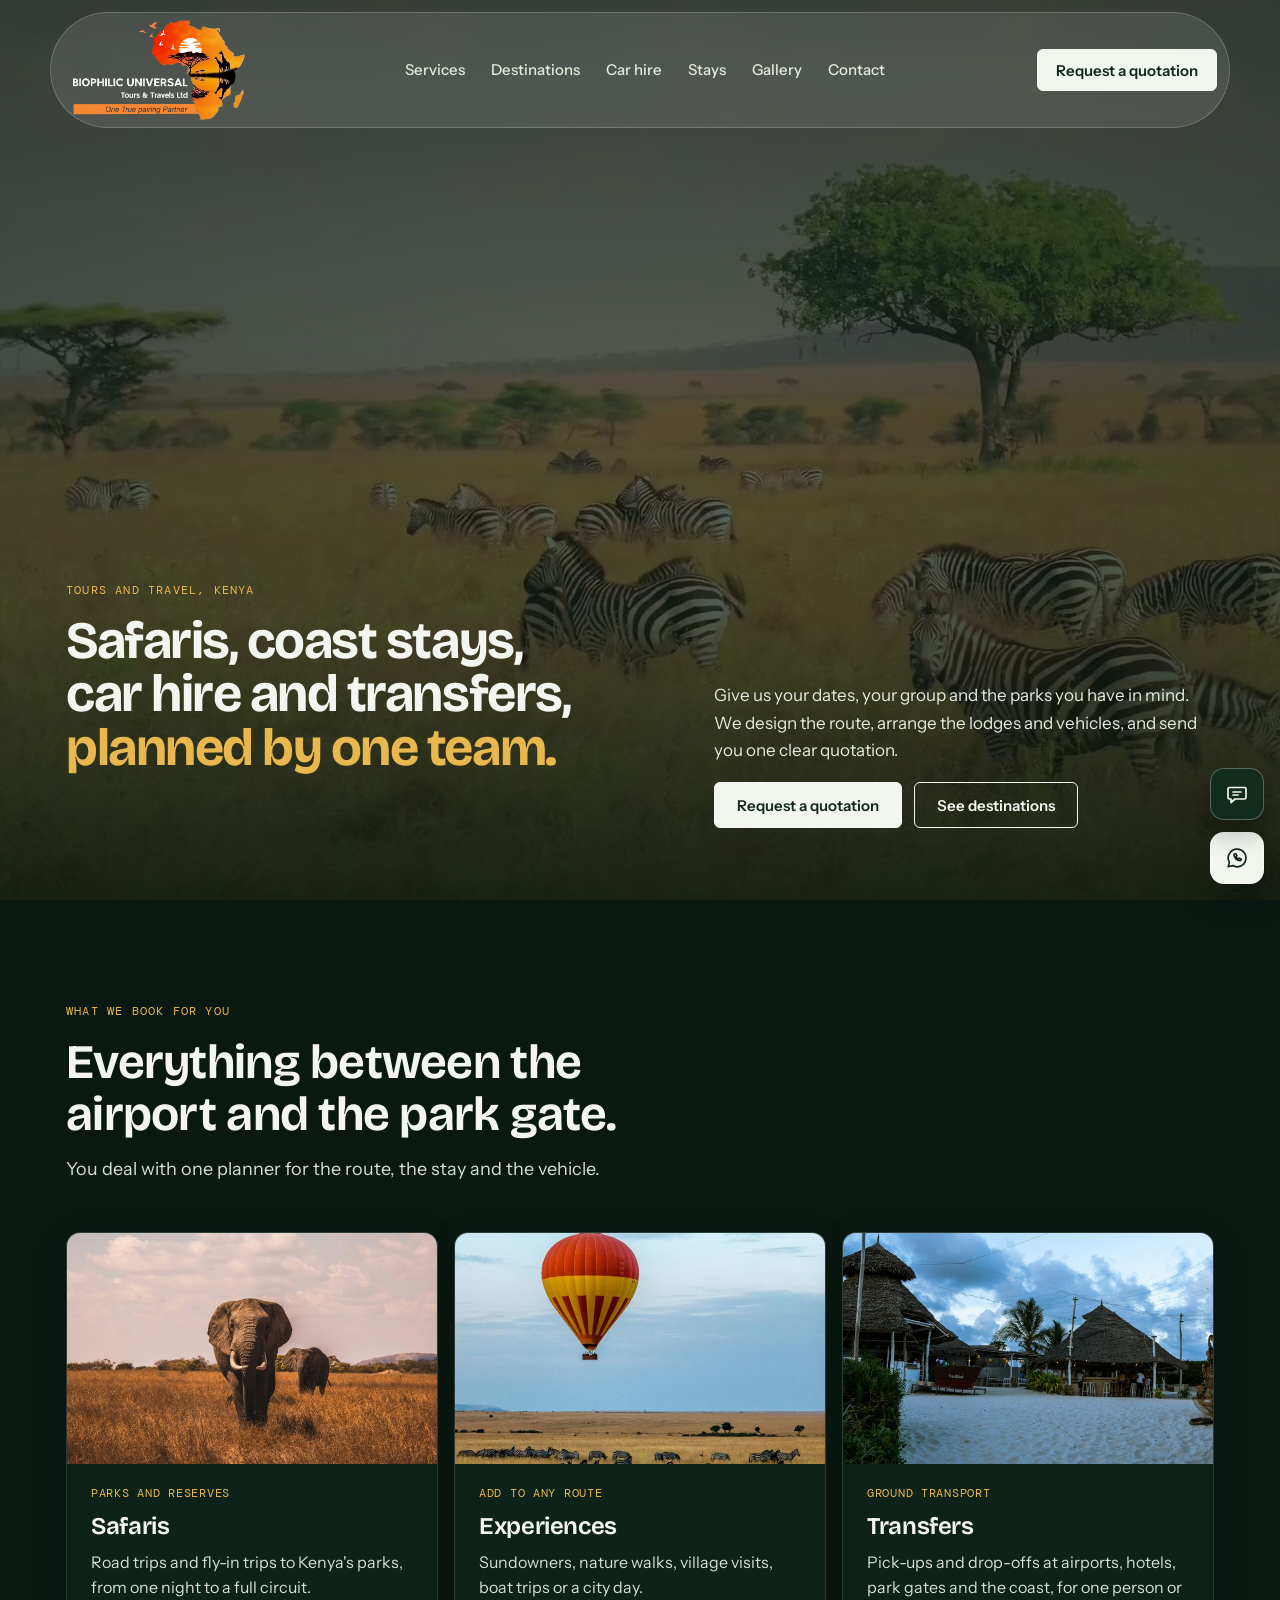
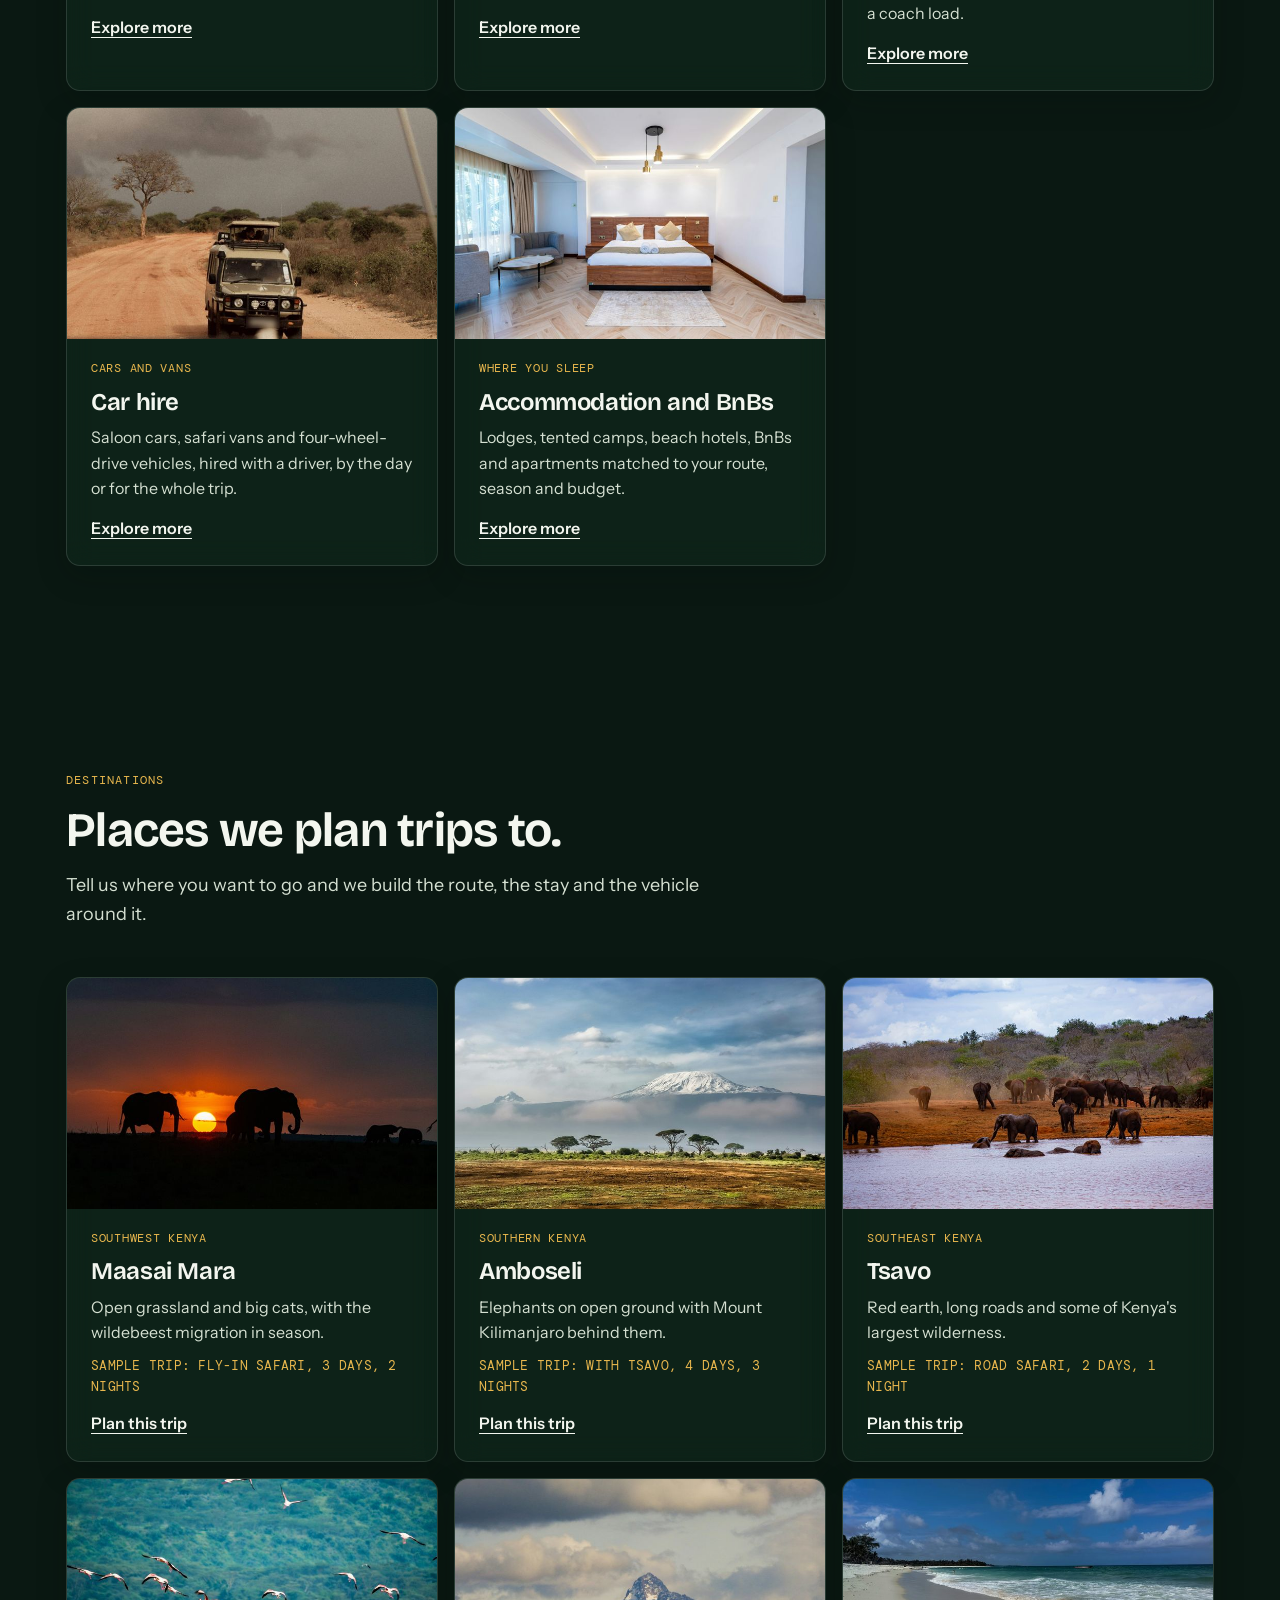
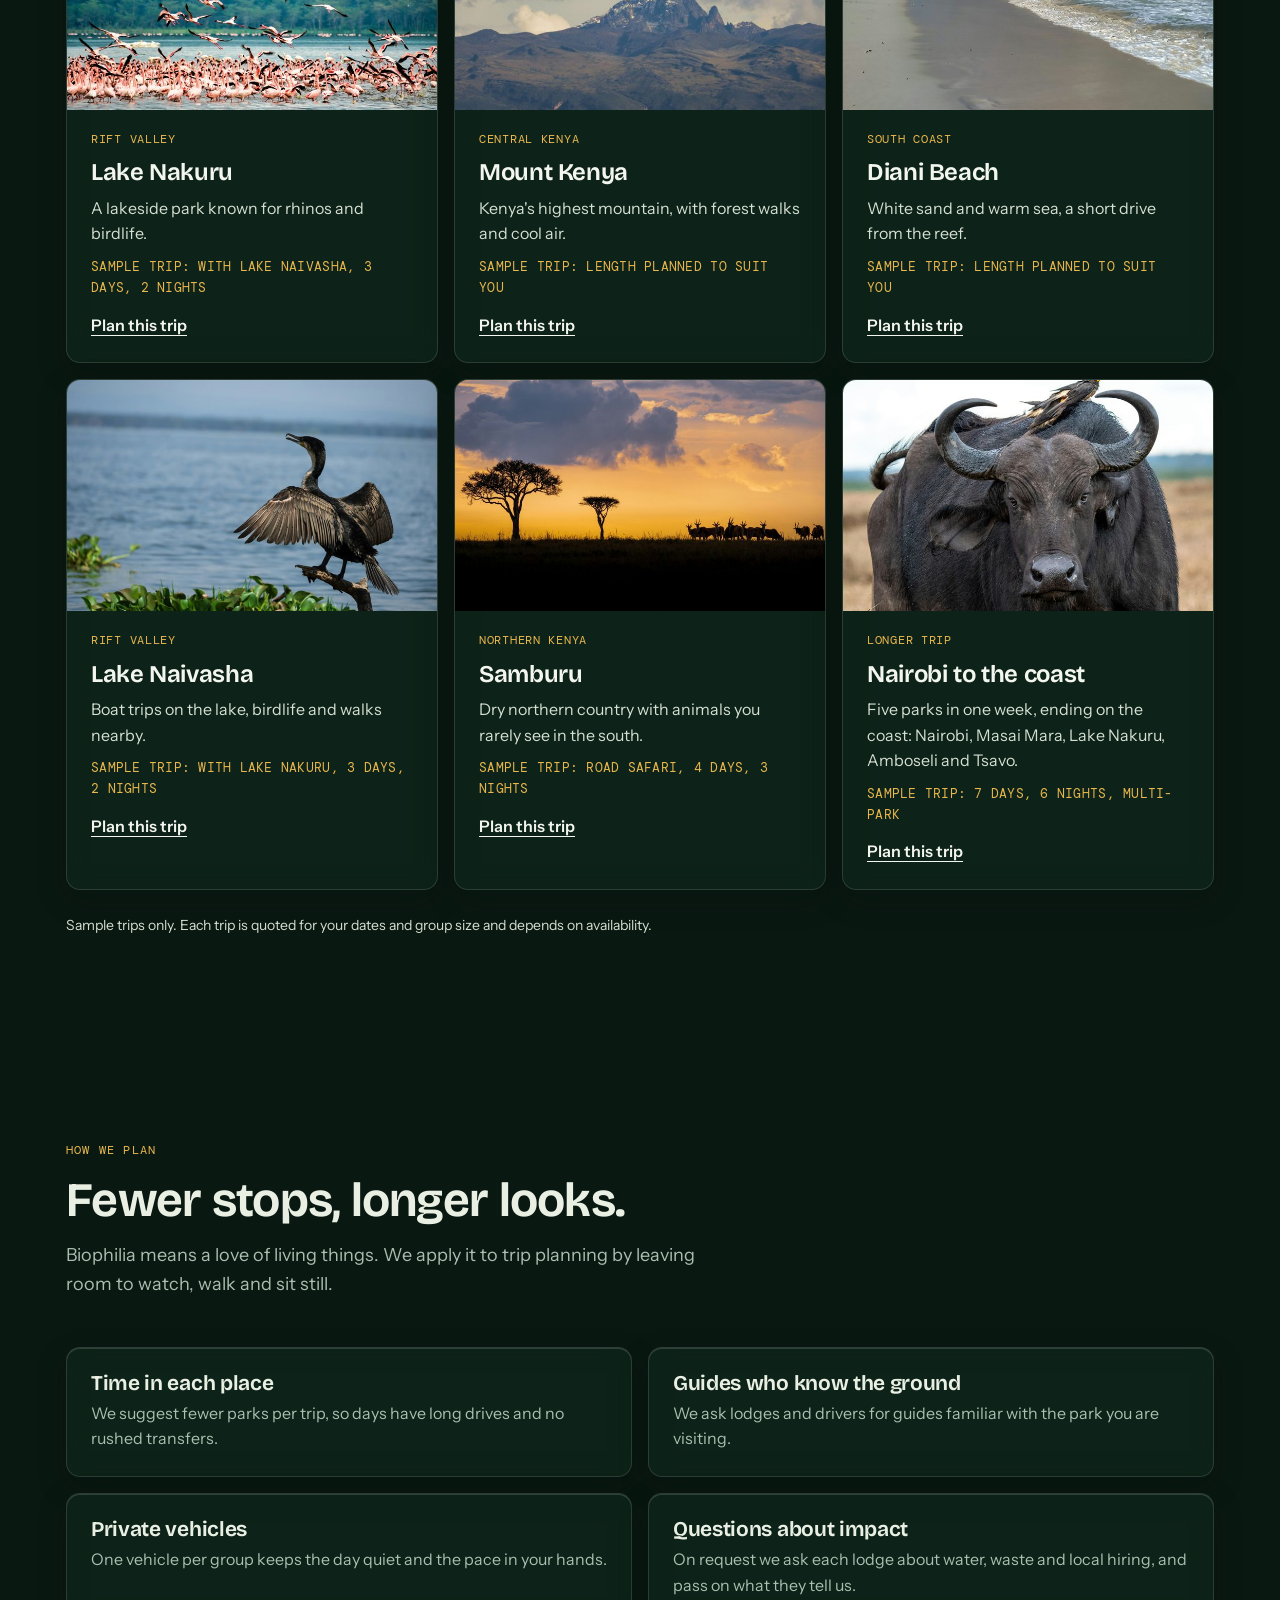
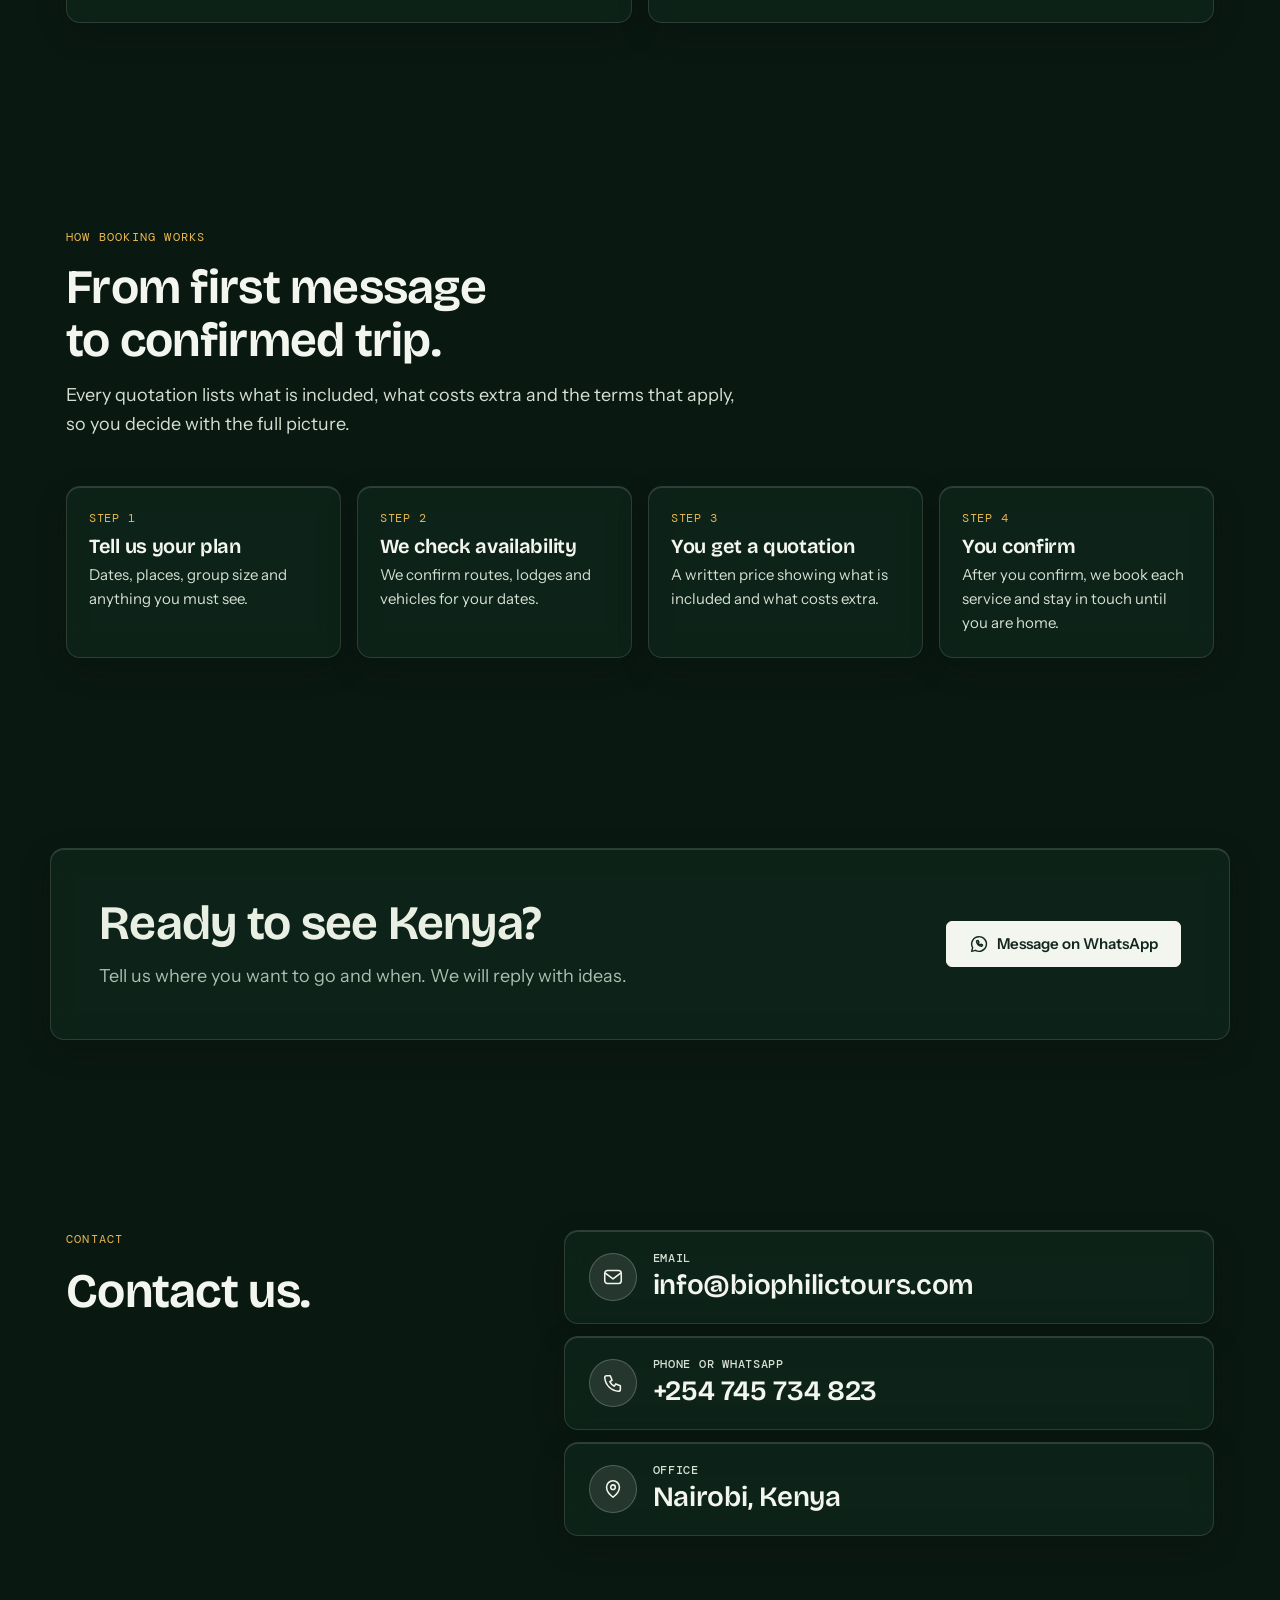
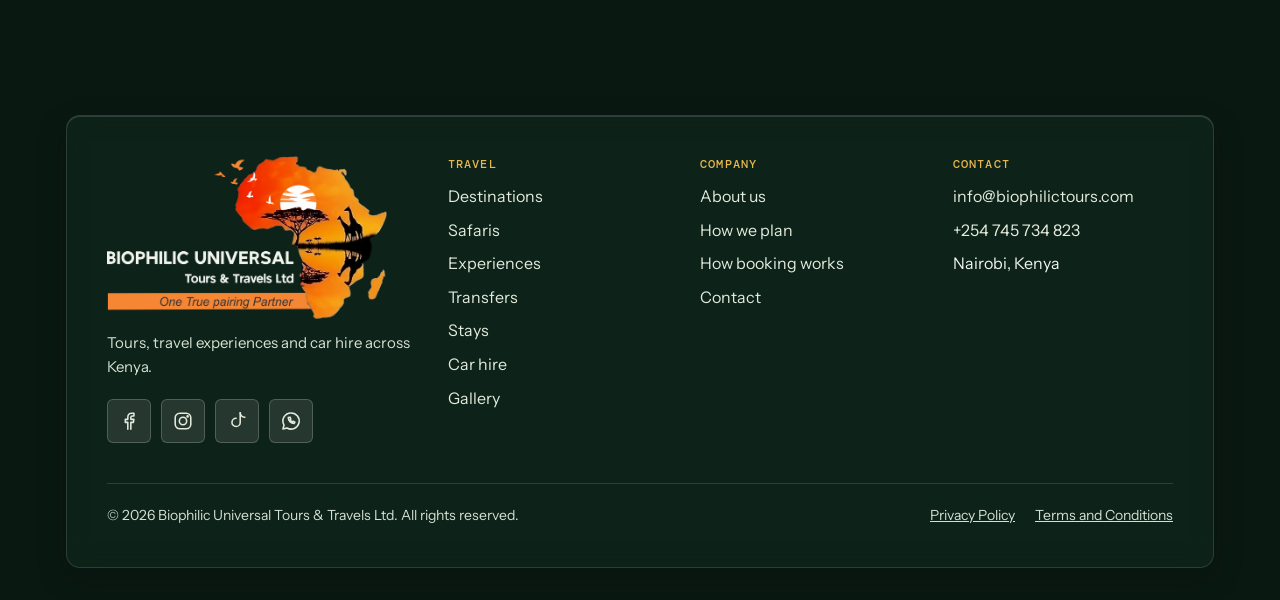
==== commit 437c907d: "V1.1" ====
--- a/index.html
+++ b/index.html
@@ -1,5 +1,7 @@
 <!doctype html><html><head><meta charset=utf8><meta name=viewport content="width=device-width,initial-scale=1"><style>:root{color-scheme:light}body{margin:0;padding:0;font:14px -apple-system,BlinkMacSystemFont,sans-serif;background:#fff;color:#000}img{max-width:100%}[hidden]:not([hidden=until-found i]){display:none!important}</style></head><body>
 <script>document.body.classList.add("home","glass");</script>
+
+
 
 <meta charset="utf-8">
 <meta name="viewport" content="width=device-width, initial-scale=1">
@@ -22,7 +24,7 @@
 <link rel="stylesheet" id="gf" href="https://fonts.googleapis.com/css2?family=Bricolage+Grotesque:opsz,wght@12..96,400..800&family=DM+Mono:wght@400;500&family=Instrument+Sans:wght@400..700&display=swap" media="print">
 <script>(function(){var l=document.getElementById("gf");window.__gfReady=new Promise(function(res){function ok(){l.media="all";res()}l.addEventListener("load",ok);l.addEventListener("error",res);if(l.sheet)ok()})})()</script>
 <noscript><link rel="stylesheet" href="https://fonts.googleapis.com/css2?family=Bricolage+Grotesque:opsz,wght@12..96,400..800&family=DM+Mono:wght@400;500&family=Instrument+Sans:wght@400..700&display=swap"><style>#skeleton{display:none}</style></noscript>
-<link rel="stylesheet" href="assets/styles.css?v=14">
+<link rel="stylesheet" href="assets/styles.css?v=25">
 
 
 <div class="site-bd" aria-hidden="true"><img src="assets/sunset-home.jpg" alt="" width="1840" height="2576" decoding="async"></div>
@@ -55,9 +57,10 @@
     </a>
     <nav class="main" id="mainNav" aria-label="Main">
       <a href="#services">Services</a>
-      <a href="#safaris">Sample routes</a>
+      <a href="#destinations">Destinations</a>
       <a href="car-hire.html">Car hire</a>
       <a href="stays.html">Stays</a>
+      <a href="gallery.html">Gallery</a>
       <a href="#contact">Contact</a>
     </nav>
     <div class="head-ctl">
@@ -85,7 +88,7 @@
         <p class="lede r3">Give us your dates, your group and the parks you have in mind. We design the route, arrange the lodges and vehicles, and send you one clear quotation.</p>
         <div class="actions r4">
           <a class="btn" href="#contact">Request a quotation</a>
-          <a class="btn ghost" href="#safaris">See sample routes</a>
+          <a class="btn ghost" href="#destinations">See destinations</a>
         </div>
       </div>
     </div>
@@ -100,31 +103,35 @@
       <h2>Everything between the airport and the park gate.</h2>
       <p class="lede">You deal with one planner for the route, the stay and the vehicle.</p>
     </div>
-    <div class="services">
-      <div class="svc"><span class="mono">Parks and reserves</span><h3>Safaris</h3><p>Road trips and fly-in trips to Kenya's parks, from one night to a full circuit.</p><a class="svc-more" href="safaris.html">Explore more</a></div>
-      <div class="svc"><span class="mono">Add to any route</span><h3>Experiences</h3><p>Sundowners, nature walks, village visits, boat trips or a city day.</p><a class="svc-more" href="experiences.html">Explore more</a></div>
-      <div class="svc"><span class="mono">Ground transport</span><h3>Transfers</h3><p>Pick-ups and drop-offs at airports, hotels, park gates and the coast, for one person or a coach load.</p><a class="svc-more" href="transfers.html">Explore more</a></div>
-      <div class="svc"><span class="mono">Cars and vans</span><h3>Car hire</h3><p>Saloon cars, safari vans and four-wheel-drive vehicles, hired with a driver, by the day or for the whole trip.</p><a class="svc-more" href="car-hire.html">Explore more</a></div>
-      <div class="svc"><span class="mono">Where you sleep</span><h3>Accommodation and BnBs</h3><p>Lodges, tented camps, beach hotels, BnBs and apartments matched to your route, season and budget.</p><a class="svc-more" href="stays.html">Explore more</a></div>
-    </div>
-  </div>
-</section>
-
-<section class="block" id="safaris">
-  <div class="wrap">
-    <div class="sec-head">
-      <span class="eyebrow">Sample routes</span>
-      <h2>Starting points for your own route.</h2>
-      <p class="lede">Pick the route closest to what you want. We change the parks, the length and the lodges to suit your group.</p>
-    </div>
-    <div class="filters" id="filters" role="group" aria-label="Filter sample routes">
-      <button type="button" data-f="all" aria-pressed="true">All routes</button>
-      <button type="button" data-f="Road safari" aria-pressed="false">Road safari</button>
-      <button type="button" data-f="Fly-in safari" aria-pressed="false">Fly-in safari</button>
-      <button type="button" data-f="Multi-park" aria-pressed="false">Multi-park</button>
-    </div>
-    <div class="routes" id="routes"></div>
-    <p class="fine">Sample routes only. Each trip is quoted for your dates and group size and depends on availability.</p>
+    <div class="services dest-grid">
+      <div class="svc dest"><div class="dest-img"><img src="assets/svc/safaris-720.jpg" alt="An elephant with tusks walking through golden grass, another behind it" loading="lazy" decoding="async" width="720" height="480"></div><div class="dest-body"><span class="mono">Parks and reserves</span><h3>Safaris</h3><p>Road trips and fly-in trips to Kenya's parks, from one night to a full circuit.</p><a class="svc-more" href="safaris.html">Explore more</a></div></div>
+      <div class="svc dest"><div class="dest-img"><img src="assets/svc/experiences-720.jpg" alt="A hot air balloon over zebras on the Maasai Mara plains" loading="lazy" decoding="async" width="720" height="480"></div><div class="dest-body"><span class="mono">Add to any route</span><h3>Experiences</h3><p>Sundowners, nature walks, village visits, boat trips or a city day.</p><a class="svc-more" href="experiences.html">Explore more</a></div></div>
+      <div class="svc dest"><div class="dest-img"><img src="assets/svc/transfers-720.jpg" alt="A thatched beach bar and restaurant on white sand at dusk" loading="lazy" decoding="async" width="720" height="480"></div><div class="dest-body"><span class="mono">Ground transport</span><h3>Transfers</h3><p>Pick-ups and drop-offs at airports, hotels, park gates and the coast, for one person or a coach load.</p><a class="svc-more" href="transfers.html">Explore more</a></div></div>
+      <div class="svc dest"><div class="dest-img"><img src="assets/svc/car-hire-720.jpg" alt="A safari van on a red dirt road in Kenya" loading="lazy" decoding="async" width="720" height="480"></div><div class="dest-body"><span class="mono">Cars and vans</span><h3>Car hire</h3><p>Saloon cars, safari vans and four-wheel-drive vehicles, hired with a driver, by the day or for the whole trip.</p><a class="svc-more" href="car-hire.html">Explore more</a></div></div>
+      <div class="svc dest"><div class="dest-img"><img src="assets/svc/stays-720.jpg" alt="A bright bedroom with a wooden bed, gold cushions and armchairs" loading="lazy" decoding="async" width="720" height="480"></div><div class="dest-body"><span class="mono">Where you sleep</span><h3>Accommodation and BnBs</h3><p>Lodges, tented camps, beach hotels, BnBs and apartments matched to your route, season and budget.</p><a class="svc-more" href="stays.html">Explore more</a></div></div>
+    </div>
+  </div>
+</section>
+
+<section class="block" id="destinations">
+  <div class="wrap">
+    <div class="sec-head">
+      <span class="eyebrow">Destinations</span>
+      <h2>Places we plan trips to.</h2>
+      <p class="lede">Tell us where you want to go and we build the route, the stay and the vehicle around it.</p>
+    </div>
+    <div class="services dest-grid">
+      <div class="svc dest"><div class="dest-img"><img src="assets/routes/masai-mara-720.jpg" alt="Elephants walking at sunset in the Maasai Mara" loading="lazy" decoding="async" width="720" height="480"></div><div class="dest-body"><span class="mono">Southwest Kenya</span><h3>Maasai Mara</h3><p>Open grassland and big cats, with the wildebeest migration in season.</p><span class="mono dest-trip">Sample trip: Fly-in safari, 3 days, 2 nights</span><a class="svc-more" href="plan.html?trip=Maasai%20Mara&amp;sample=Fly-in%20safari%2C%203%20days%2C%202%20nights">Plan this trip</a></div></div>
+      <div class="svc dest"><div class="dest-img"><img src="assets/routes/amboseli-720.jpg" alt="Mount Kilimanjaro rising above the Amboseli plains" loading="lazy" decoding="async" width="720" height="480"></div><div class="dest-body"><span class="mono">Southern Kenya</span><h3>Amboseli</h3><p>Elephants on open ground with Mount Kilimanjaro behind them.</p><span class="mono dest-trip">Sample trip: With Tsavo, 4 days, 3 nights</span><a class="svc-more" href="plan.html?trip=Amboseli&amp;sample=With%20Tsavo%2C%204%20days%2C%203%20nights">Plan this trip</a></div></div>
+      <div class="svc dest"><div class="dest-img"><img src="assets/routes/tsavo-east-720.jpg" alt="Elephants at a waterhole in Tsavo East" loading="lazy" decoding="async" width="720" height="480"></div><div class="dest-body"><span class="mono">Southeast Kenya</span><h3>Tsavo</h3><p>Red earth, long roads and some of Kenya's largest wilderness.</p><span class="mono dest-trip">Sample trip: Road safari, 2 days, 1 night</span><a class="svc-more" href="plan.html?trip=Tsavo&amp;sample=Road%20safari%2C%202%20days%2C%201%20night">Plan this trip</a></div></div>
+      <div class="svc dest"><div class="dest-img"><img src="assets/routes/rift-valley-lakes-720.jpg" alt="Flamingos on a Rift Valley lake" loading="lazy" decoding="async" width="720" height="480"></div><div class="dest-body"><span class="mono">Rift Valley</span><h3>Lake Nakuru</h3><p>A lakeside park known for rhinos and birdlife.</p><span class="mono dest-trip">Sample trip: With Lake Naivasha, 3 days, 2 nights</span><a class="svc-more" href="plan.html?trip=Lake%20Nakuru&amp;sample=With%20Lake%20Naivasha%2C%203%20days%2C%202%20nights">Plan this trip</a></div></div>
+      <div class="svc dest"><div class="dest-img"><img src="assets/routes/mount-kenya-720.jpg" alt="Snow on the peaks of Mount Kenya under heavy cloud" loading="lazy" decoding="async" width="720" height="540"></div><div class="dest-body"><span class="mono">Central Kenya</span><h3>Mount Kenya</h3><p>Kenya's highest mountain, with forest walks and cool air.</p><span class="mono dest-trip">Sample trip: Length planned to suit you</span><a class="svc-more" href="plan.html?trip=Mount%20Kenya">Plan this trip</a></div></div>
+      <div class="svc dest"><div class="dest-img"><img src="assets/routes/diani-beach-720.jpg" alt="White sand and sea at Diani Beach" loading="lazy" decoding="async" width="720" height="480"></div><div class="dest-body"><span class="mono">South coast</span><h3>Diani Beach</h3><p>White sand and warm sea, a short drive from the reef.</p><span class="mono dest-trip">Sample trip: Length planned to suit you</span><a class="svc-more" href="plan.html?trip=Diani%20Beach">Plan this trip</a></div></div>
+      <div class="svc dest"><div class="dest-img"><img src="assets/routes/lake-naivasha-720.jpg" alt="A cormorant drying its wings on a branch by Lake Naivasha" loading="lazy" decoding="async" width="720" height="480"></div><div class="dest-body"><span class="mono">Rift Valley</span><h3>Lake Naivasha</h3><p>Boat trips on the lake, birdlife and walks nearby.</p><span class="mono dest-trip">Sample trip: With Lake Nakuru, 3 days, 2 nights</span><a class="svc-more" href="plan.html?trip=Lake%20Naivasha&amp;sample=With%20Lake%20Nakuru%2C%203%20days%2C%202%20nights">Plan this trip</a></div></div>
+      <div class="svc dest"><div class="dest-img"><img src="assets/routes/samburu-720.jpg" alt="Acacia trees and antelope at dusk in Samburu" loading="lazy" decoding="async" width="720" height="480"></div><div class="dest-body"><span class="mono">Northern Kenya</span><h3>Samburu</h3><p>Dry northern country with animals you rarely see in the south.</p><span class="mono dest-trip">Sample trip: Road safari, 4 days, 3 nights</span><a class="svc-more" href="plan.html?trip=Samburu&amp;sample=Road%20safari%2C%204%20days%2C%203%20nights">Plan this trip</a></div></div>
+      <div class="svc dest"><div class="dest-img"><img src="assets/routes/nairobi-to-the-coast-720.jpg" alt="Close view of a buffalo with an oxpecker bird on its head" loading="lazy" decoding="async" width="720" height="480"></div><div class="dest-body"><span class="mono">Longer trip</span><h3>Nairobi to the coast</h3><p>Five parks in one week, ending on the coast: Nairobi, Masai Mara, Lake Nakuru, Amboseli and Tsavo.</p><span class="mono dest-trip">Sample trip: 7 days, 6 nights, multi-park</span><a class="svc-more" href="plan.html?trip=Nairobi%20to%20the%20coast&amp;sample=7%20days%2C%206%20nights%2C%20multi-park">Plan this trip</a></div></div>
+    </div>
+    <p class="fine">Sample trips only. Each trip is quoted for your dates and group size and depends on availability.</p>
   </div>
 </section>
 
@@ -199,7 +206,7 @@
         <p>Tours, travel experiences and car hire across Kenya.</p>
         <ul class="social" id="socials" aria-label="Our social media"></ul>
       </div>
-      <div><h4>Travel</h4><ul><li><a href="#safaris">Sample routes</a></li><li><a href="safaris.html">Safaris</a></li><li><a href="experiences.html">Experiences</a></li><li><a href="transfers.html">Transfers</a></li><li><a href="stays.html">Stays</a></li><li><a href="car-hire.html">Car hire</a></li></ul></div>
+      <div><h4>Travel</h4><ul><li><a href="#destinations">Destinations</a></li><li><a href="safaris.html">Safaris</a></li><li><a href="experiences.html">Experiences</a></li><li><a href="transfers.html">Transfers</a></li><li><a href="stays.html">Stays</a></li><li><a href="car-hire.html">Car hire</a></li><li><a href="gallery.html">Gallery</a></li></ul></div>
       <div><h4>Company</h4><ul><li><a href="about.html">About us</a></li><li><a href="#approach">How we plan</a></li><li><a href="#process">How booking works</a></li><li><a href="#contact">Contact</a></li></ul></div>
       <div><h4>Contact</h4><ul><li data-contact="email">info@biophilictours.com</li><li data-contact="phone">+254 745 734 823</li><li data-contact="address">Nairobi, Kenya</li></ul></div>
     </div>
@@ -211,9 +218,9 @@
   </div>
 </footer>
 
-<script src="assets/common.js?v=8"></script>
+<script src="assets/common.js?v=9"></script>
 <script src="assets/bot.js"></script>
-<script src="assets/main.js"></script>
+<script src="assets/main.js?v=4"></script>
 
 
 
--- a/assets/styles.css
+++ b/assets/styles.css
@@ -627,7 +627,7 @@
 
 /* Home page: one fixed sunset photo behind everything, hero left transparent. */
 body.home .site-bd img { object-position: 50% 70%; }
-body.home .site-bd::after { background: radial-gradient(120% 90% at 50% 45%, rgba(6,20,13,0) 0%, rgba(6,20,13,.30) 100%), linear-gradient(rgba(6,20,13,.60), rgba(6,20,13,.60)); }
+body.home .site-bd::after { background: radial-gradient(120% 90% at 50% 45%, rgba(6,20,13,0) 0%, rgba(6,20,13,.30) 100%), linear-gradient(rgba(6,20,13,.67), rgba(6,20,13,.67)); }
 
 /* Car hire: road photo, scrim slightly lighter so the red road shows. */
 body.bg-car .site-bd img { object-position: 50% 62%; }
@@ -666,3 +666,89 @@
 
 /* Social icon with no link yet: same look and hover as the others. */
 .foot .social a.pending { cursor: default; }
+
+/* Larger logo so the words can be read. The navbar pill grows to fit it. */
+.brand .brand-logo { height: 100px; width: auto; }
+body.glass header.site .wrap, body.glass:not(.home) header.site .wrap { min-height: 116px; }
+body.glass header.site, body.glass:not(.home) header.site { margin-bottom: -128px; }
+.foot-logo { width: 280px; }
+@media (max-width: 620px) {
+  .brand .brand-logo { height: 76px; }
+  body.glass header.site .wrap, body.glass:not(.home) header.site .wrap { min-height: 90px; }
+  body.glass header.site, body.glass:not(.home) header.site { margin-bottom: -102px; }
+  .foot-logo { width: 230px; }
+}
+
+/* Logo shrinks once the page is scrolled. The header box keeps its height so nothing below jumps. */
+body.glass header.site, body.glass:not(.home) header.site { height: 116px; }
+body.glass header.site .wrap, body.glass:not(.home) header.site .wrap { transition: min-height 250ms ease-in-out, background-color 250ms ease-in-out, border-color 250ms ease-in-out, box-shadow 250ms ease-in-out; }
+.brand .brand-logo { transition: height 250ms ease-in-out; }
+body.scrolled.glass header.site .wrap, body.scrolled.glass:not(.home) header.site .wrap { min-height: 68px; }
+body.scrolled .brand .brand-logo { height: 52px; }
+@media (max-width: 620px) {
+  body.glass header.site, body.glass:not(.home) header.site { height: 90px; }
+  body.scrolled.glass header.site .wrap, body.scrolled.glass:not(.home) header.site .wrap { min-height: 60px; }
+  body.scrolled .brand .brand-logo { height: 44px; }
+}
+@media (prefers-reduced-motion: reduce) {
+  body.glass header.site .wrap, .brand .brand-logo { transition: none !important; }
+}
+
+/* Destinations grid on the home page. */
+.services.dest-grid { grid-template-columns: repeat(auto-fit, minmax(240px, 1fr)); }
+@media (min-width: 900px) { .services.dest-grid { grid-template-columns: repeat(3, minmax(0, 1fr)); } }
+
+/* Gallery page: photo columns with a caption and a larger view on click. */
+.gallery { columns: 3 280px; column-gap: 16px; }
+.gallery figure { margin: 0 0 16px; break-inside: avoid; border-radius: var(--card-r, 14px); overflow: hidden; border: 1px solid var(--card-bd, rgba(243,246,239,.2)); background: var(--panel-bg, rgba(16,44,31,.5)); }
+.gallery button { display: block; width: 100%; padding: 0; border: 0; background: none; cursor: zoom-in; overflow: hidden; }
+.gallery img { display: block; width: 100%; height: auto; transition: transform 400ms ease-out; }
+.gallery button:hover img, .gallery button:focus-visible img { transform: scale(1.04); }
+.gallery button:focus-visible { outline: 2px solid #E8B04A; outline-offset: -2px; }
+.gallery figcaption { padding: 12px 16px 14px; font-size: .9375rem; color: #F3F6EF; }
+.gallery figcaption .mono { display: block; margin-bottom: 2px; color: #E8B04A; }
+dialog.lightbox { border: 0; padding: 0; background: transparent; max-width: 94vw; max-height: 92vh; overflow: visible; }
+dialog.lightbox::backdrop { background: rgba(4, 12, 8, .88); }
+dialog.lightbox img { display: block; max-width: 94vw; max-height: 82vh; width: auto; height: auto; border-radius: 12px; margin: 0 auto; }
+dialog.lightbox p { margin: 12px 0 0; text-align: center; color: #F3F6EF; }
+dialog.lightbox .lb-close { position: absolute; top: -48px; right: 0; width: 44px; height: 44px; border-radius: 50%; border: 1px solid rgba(243,246,239,.3); background: rgba(16,44,31,.8); color: #F3F6EF; font-size: 1.5rem; line-height: 1; cursor: pointer; }
+dialog.lightbox[open] { animation: lb-in 220ms ease-out; }
+@keyframes lb-in { from { opacity: 0; transform: scale(.95); } to { opacity: 1; transform: scale(1); } }
+@media (prefers-reduced-motion: reduce) { .gallery img { transition: none; } dialog.lightbox[open] { animation: none; } }
+
+/* Destination cards with a photo on top. */
+body.glass .svc.dest { padding: 0; gap: 0; overflow: hidden; }
+.dest-img { aspect-ratio: 16 / 10; overflow: hidden; background: #123324; }
+.dest-img img { display: block; width: 100%; height: 100%; object-fit: cover; transition: transform 400ms ease-out; }
+.svc.dest:hover .dest-img img { transform: scale(1.05); }
+.dest-ph { display: grid; place-items: center; color: rgba(243,246,239,.55); background: radial-gradient(120% 120% at 50% 0%, #2A6B4A 0%, #123324 100%); }
+.dest-ph svg { width: 64px; height: 64px; }
+.dest-body { display: grid; gap: 10px; align-content: start; padding: 20px 24px 24px; }
+@media (max-width: 620px) { .dest-body { padding: 16px 20px 20px; } }
+@media (prefers-reduced-motion: reduce) { .dest-img img { transition: none; } }
+
+/* Footer links: a little brighter so they stay readable over the bright sunset. */
+body.glass .foot a { color: #E3EBDD; }
+body.glass .foot a:hover { color: #FFFFFF; }
+
+/* Destination cards: sample trip line, and the wide longer-trip card. */
+.dest-trip { display: block; color: #E3EBDD; font-size: .8125rem; letter-spacing: .02em; }
+.svc.dest.dest-wide { grid-column: 1 / -1; display: grid; grid-template-columns: minmax(0, 2fr) minmax(0, 3fr); }
+.svc.dest.dest-wide .dest-img { aspect-ratio: auto; min-height: 220px; }
+.svc.dest.dest-wide .dest-body { align-content: center; padding: 28px 32px; }
+@media (max-width: 760px) { .svc.dest.dest-wide { grid-template-columns: 1fr; } .svc.dest.dest-wide .dest-img { aspect-ratio: 16 / 10; min-height: 0; } .svc.dest.dest-wide .dest-body { padding: 16px 20px 20px; } }
+
+/* Trip enquiry form. */
+.enq { max-width: 760px; }
+.enq form { display: grid; grid-template-columns: repeat(2, minmax(0, 1fr)); gap: 16px 20px; padding: clamp(20px, 4vw, 32px); border-radius: var(--card-r, 14px); border: 1px solid var(--card-bd, rgba(243,246,239,.2)); background: rgba(14, 43, 31, .7); -webkit-backdrop-filter: blur(14px); backdrop-filter: blur(14px); color-scheme: dark; }
+.enq label { display: grid; gap: 6px; font-size: .9375rem; color: #F3F6EF; }
+.enq .full { grid-column: 1 / -1; }
+.enq input, .enq select, .enq textarea { width: 100%; min-height: 48px; padding: 10px 14px; border-radius: 10px; border: 1px solid rgba(243,246,239,.3); background: rgba(255,255,255,.08); color: #F3F6EF; font: inherit; }
+.enq textarea { min-height: 110px; resize: vertical; }
+.enq select option { color: #12281F; background: #F3F6EF; }
+.enq input:focus-visible, .enq select:focus-visible, .enq textarea:focus-visible { outline: 2px solid #E8B04A; outline-offset: 2px; }
+.enq input.locked, .enq input[readonly] { background: rgba(255,255,255,.04); color: #A9B8AE; border-style: dashed; cursor: not-allowed; }
+.enq .hint { font-size: .8125rem; color: #C9D6CD; }
+.enq .err { grid-column: 1 / -1; margin: 0; padding: 10px 14px; border-radius: 10px; background: rgba(120, 30, 20, .55); border: 1px solid rgba(255,160,140,.5); color: #FFE9E3; }
+.enq .btn { justify-self: start; }
+@media (max-width: 620px) { .enq form { grid-template-columns: 1fr; } }
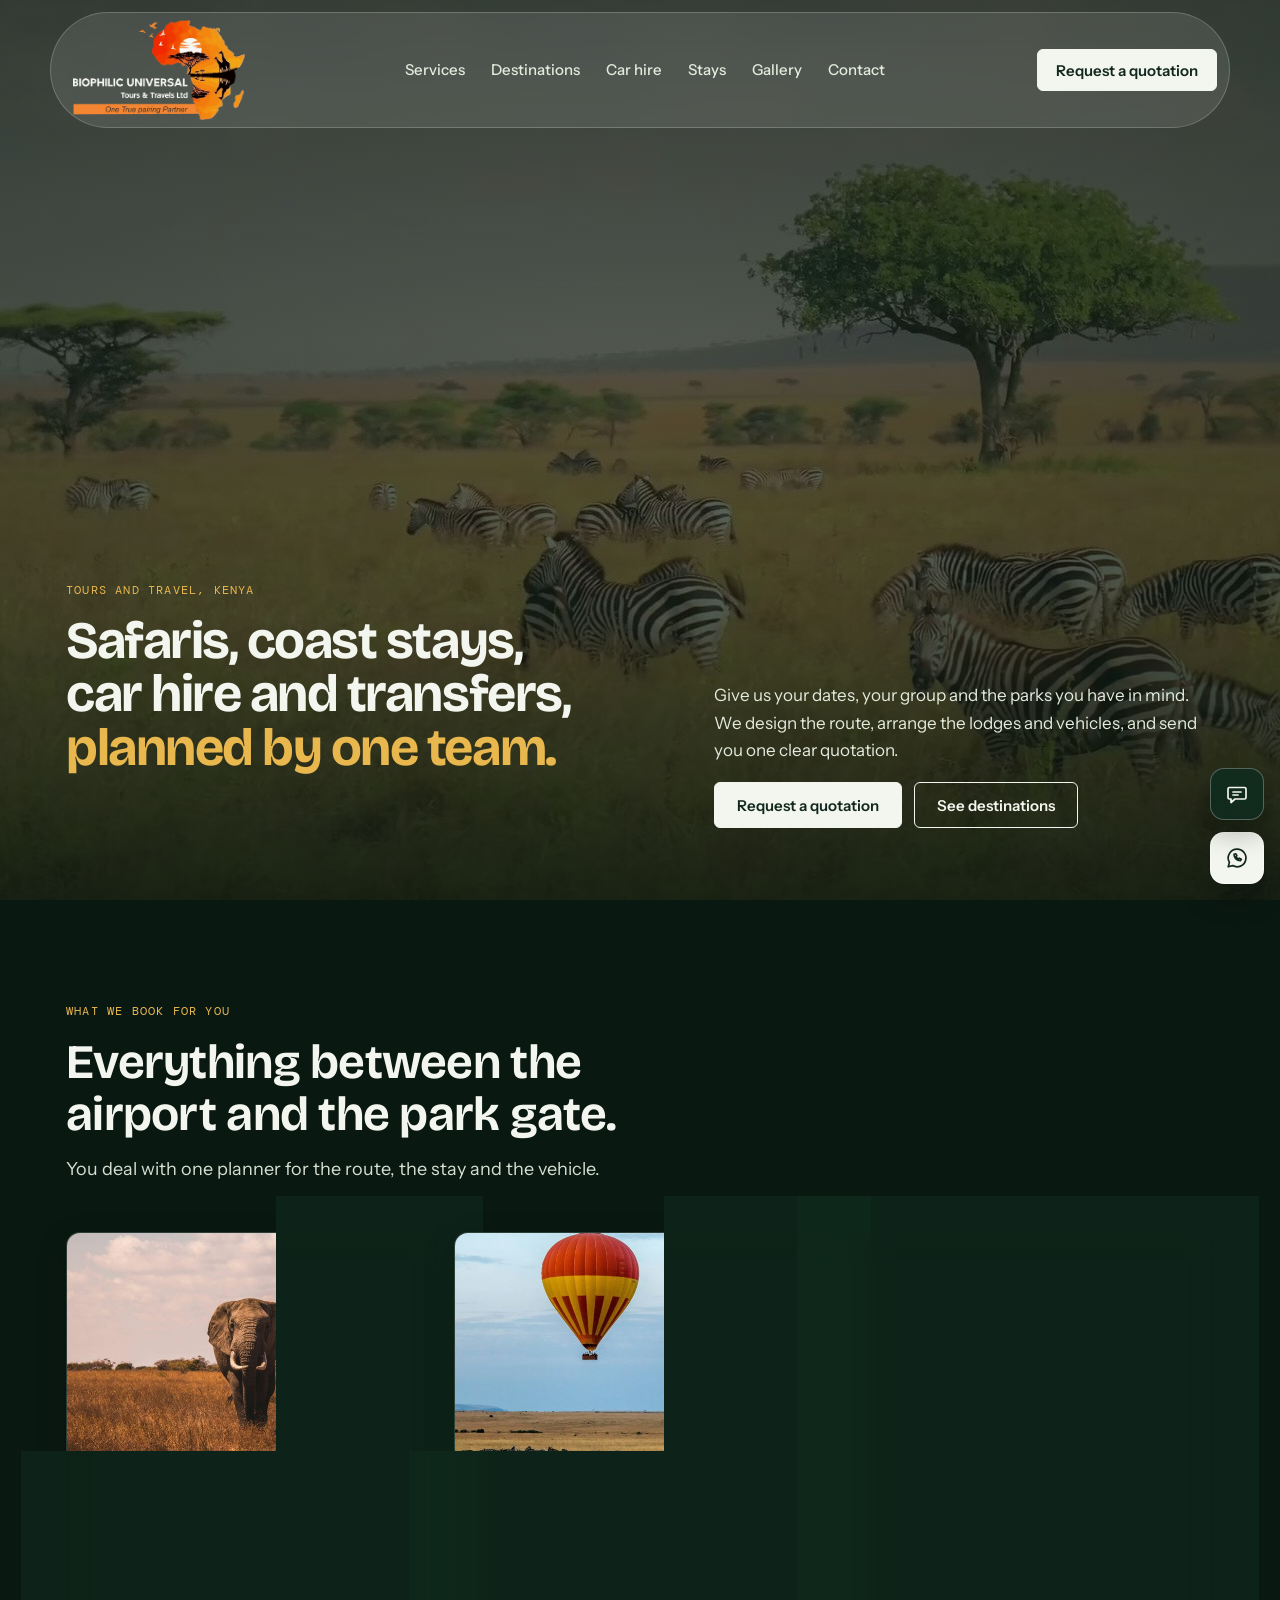
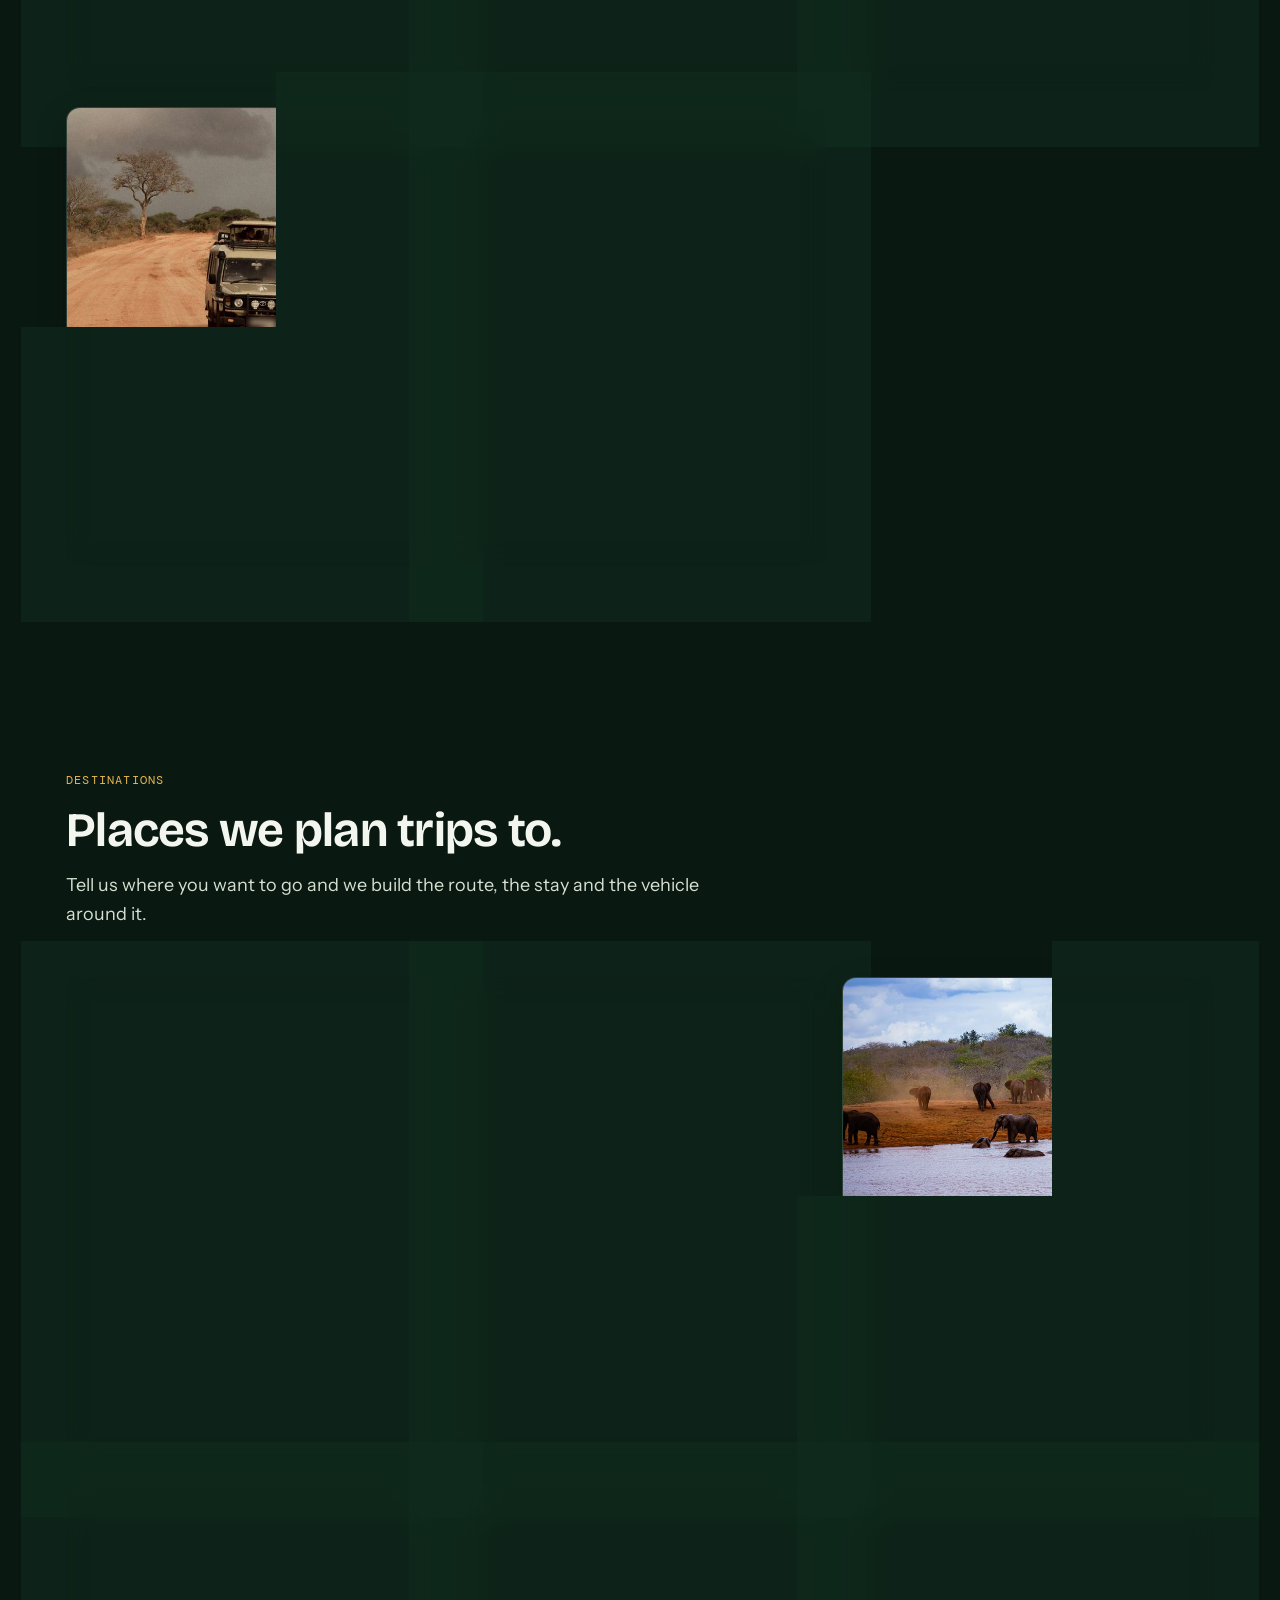
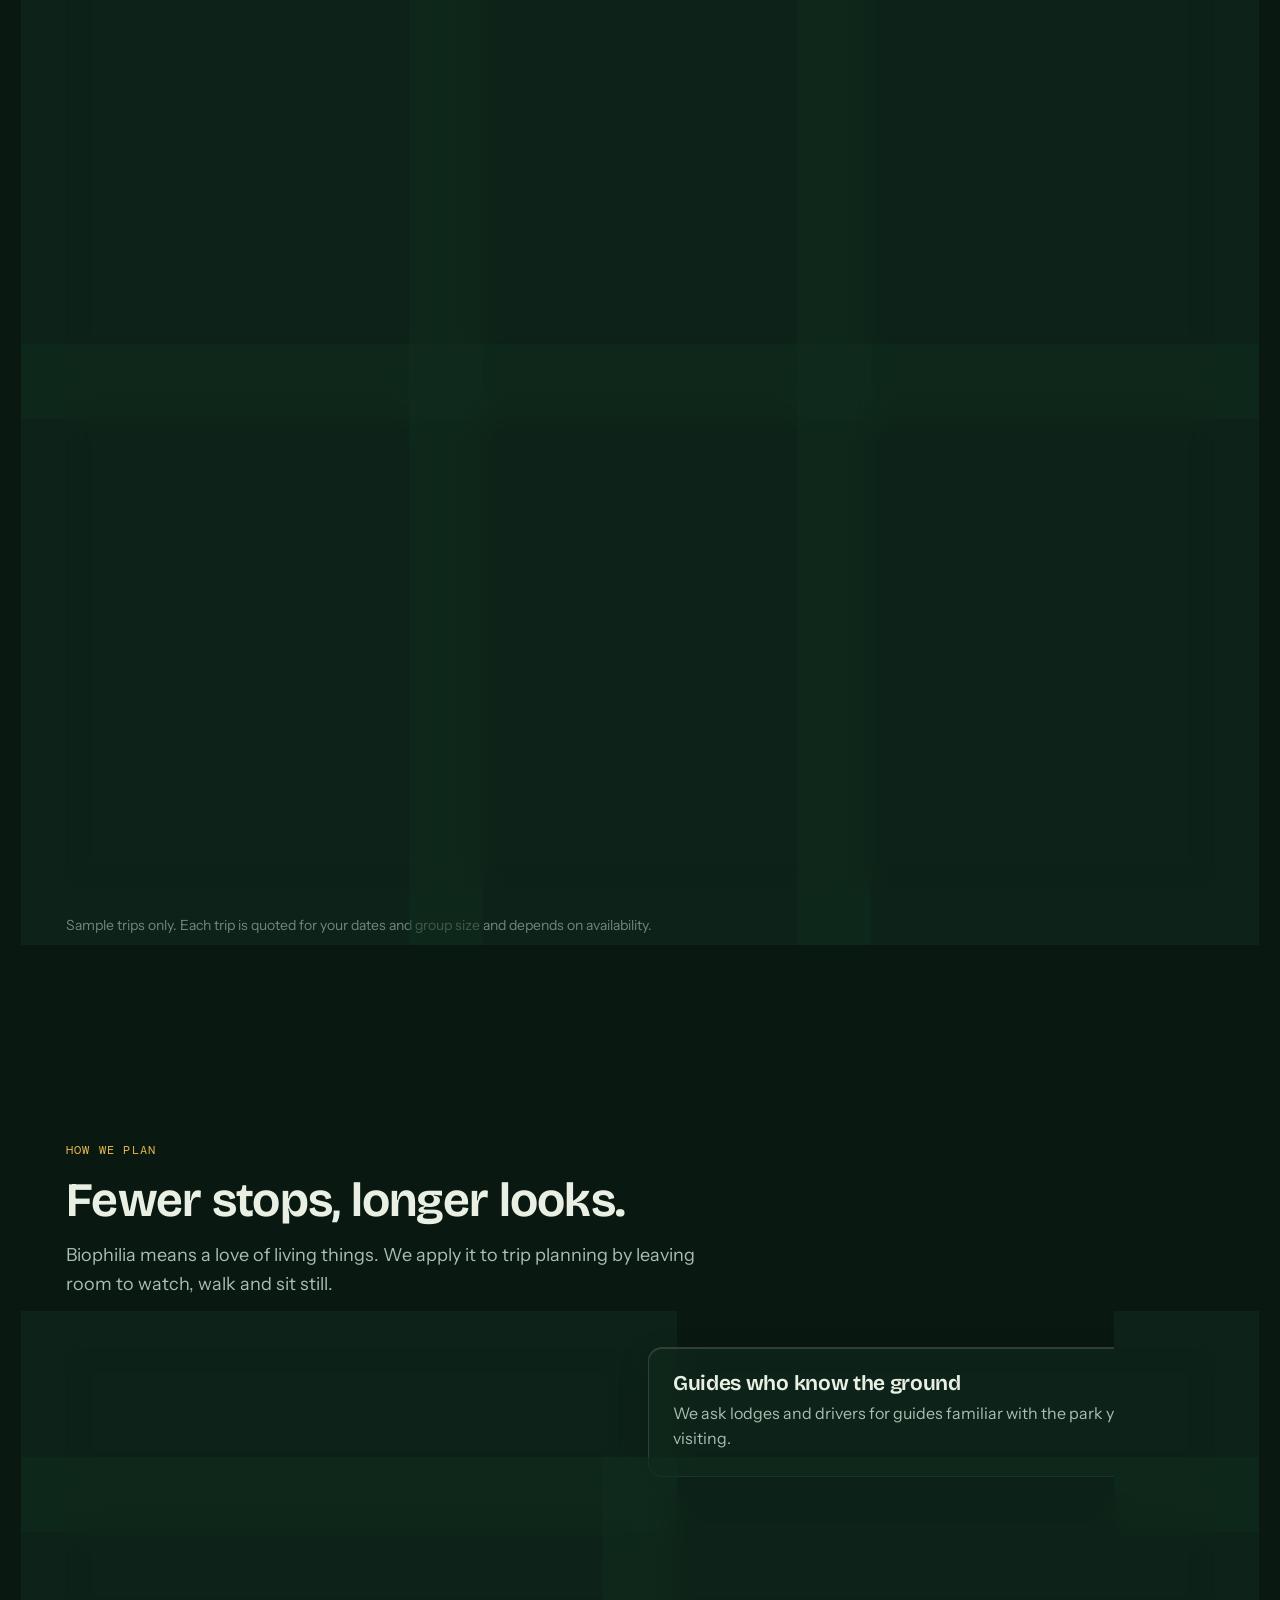
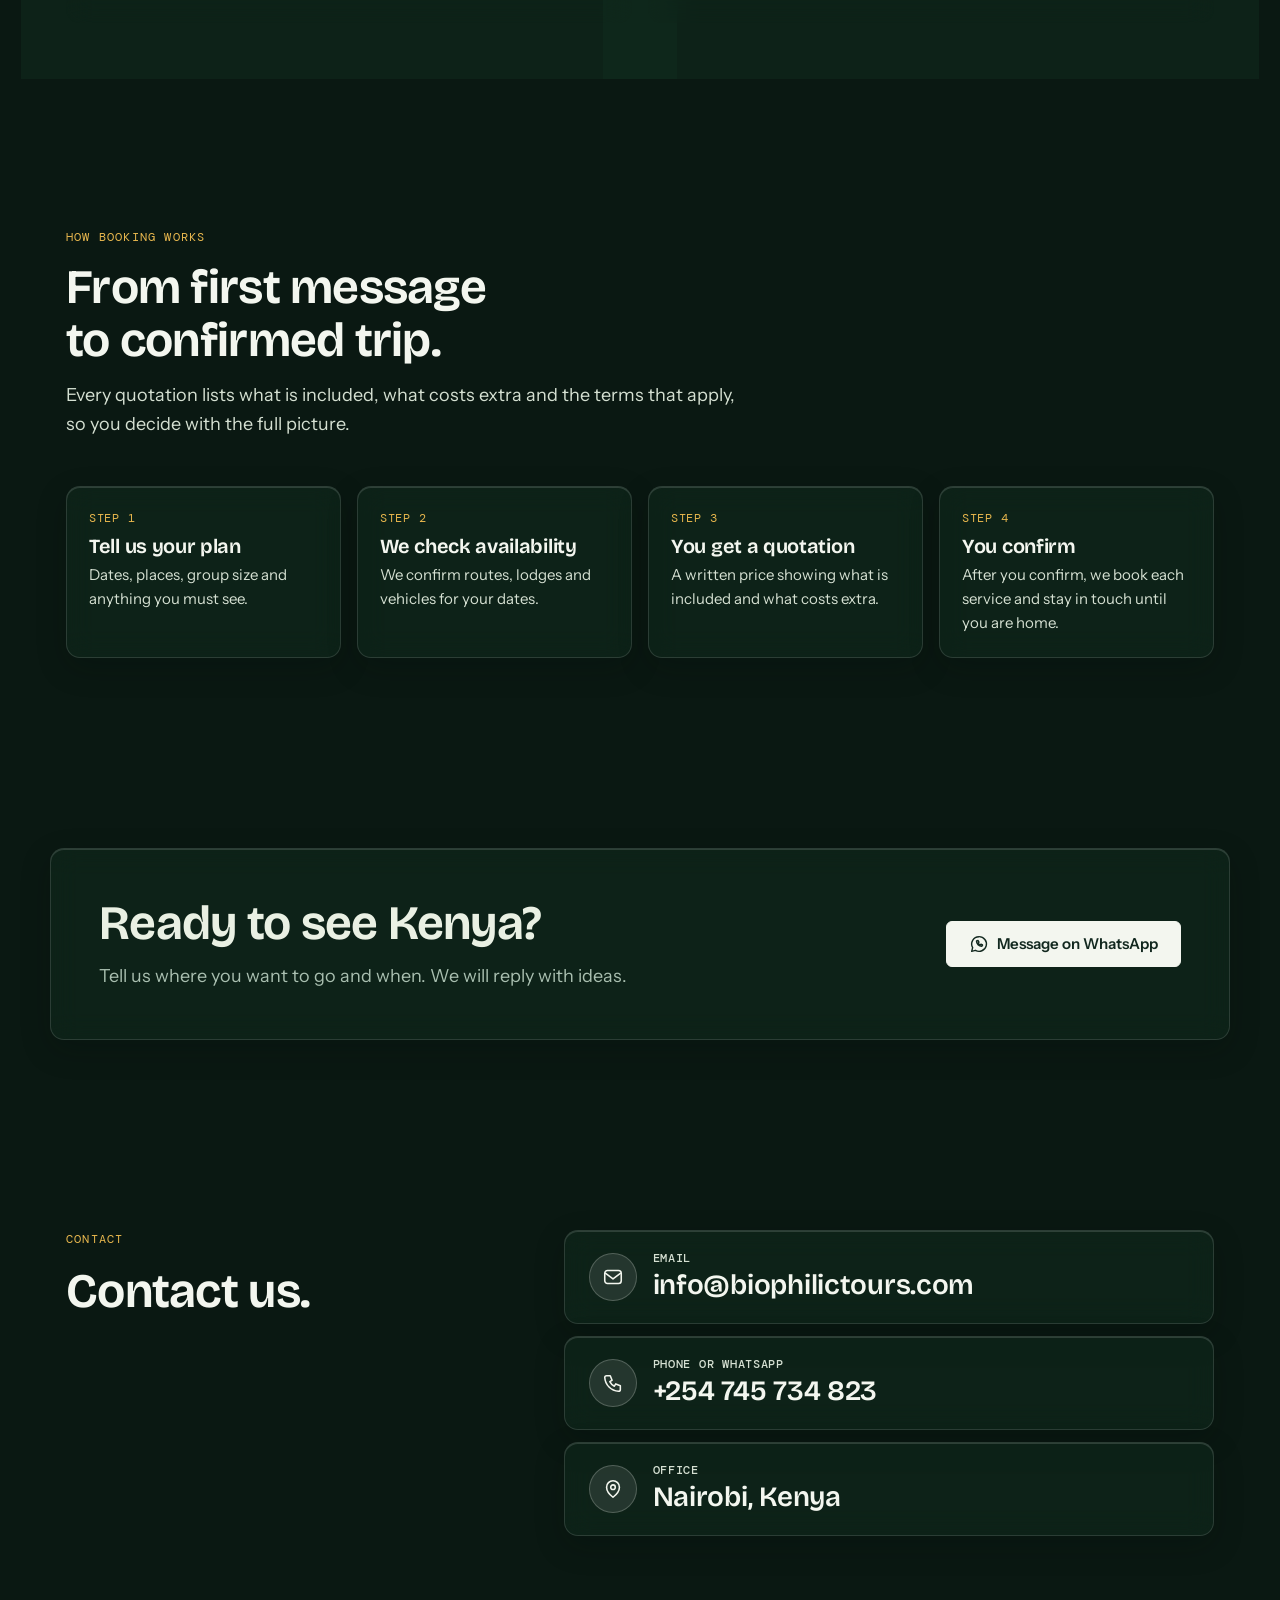
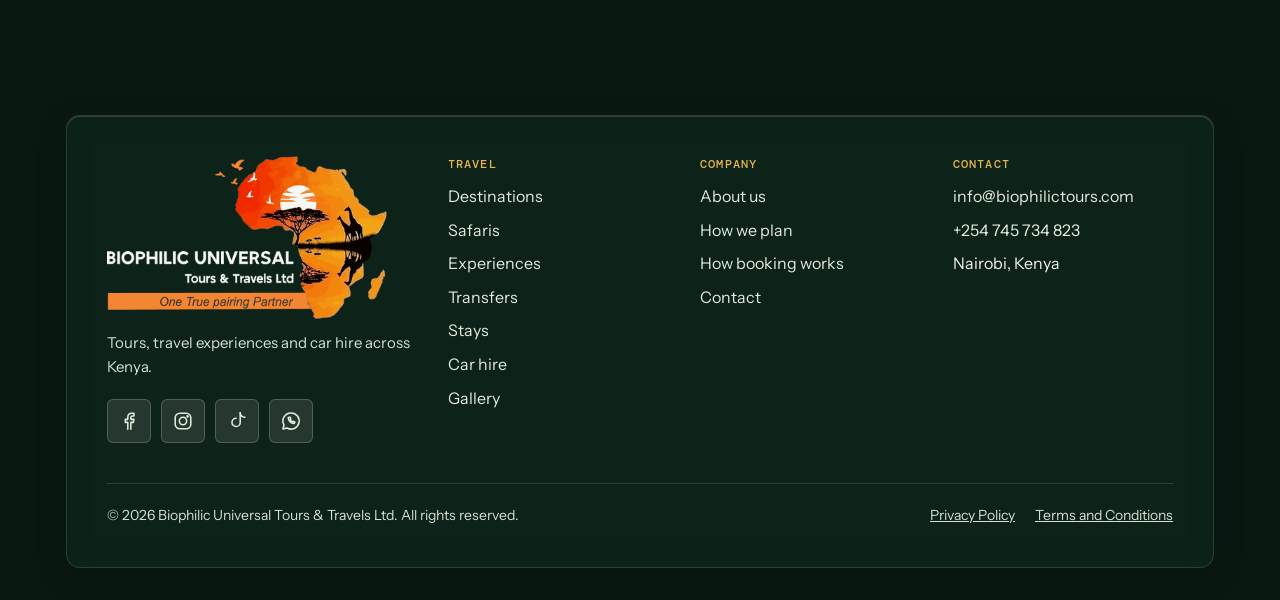
==== commit 0428b4a8: "V1.2" ====
--- a/index.html
+++ b/index.html
@@ -24,7 +24,7 @@
 <link rel="stylesheet" id="gf" href="https://fonts.googleapis.com/css2?family=Bricolage+Grotesque:opsz,wght@12..96,400..800&family=DM+Mono:wght@400;500&family=Instrument+Sans:wght@400..700&display=swap" media="print">
 <script>(function(){var l=document.getElementById("gf");window.__gfReady=new Promise(function(res){function ok(){l.media="all";res()}l.addEventListener("load",ok);l.addEventListener("error",res);if(l.sheet)ok()})})()</script>
 <noscript><link rel="stylesheet" href="https://fonts.googleapis.com/css2?family=Bricolage+Grotesque:opsz,wght@12..96,400..800&family=DM+Mono:wght@400;500&family=Instrument+Sans:wght@400..700&display=swap"><style>#skeleton{display:none}</style></noscript>
-<link rel="stylesheet" href="assets/styles.css?v=25">
+<link rel="stylesheet" href="assets/styles.css?v=33">
 
 
 <div class="site-bd" aria-hidden="true"><img src="assets/sunset-home.jpg" alt="" width="1840" height="2576" decoding="async"></div>
--- a/assets/styles.css
+++ b/assets/styles.css
@@ -752,3 +752,28 @@
 .enq .err { grid-column: 1 / -1; margin: 0; padding: 10px 14px; border-radius: 10px; background: rgba(120, 30, 20, .55); border: 1px solid rgba(255,160,140,.5); color: #FFE9E3; }
 .enq .btn { justify-self: start; }
 @media (max-width: 620px) { .enq form { grid-template-columns: 1fr; } }
+
+/* Never show white behind the page: dark green under every page, even if a photo is slow, missing or the phone browser resizes. */
+html { background: #0A1812; min-height: 100%; }
+body.glass { min-height: 100vh; min-height: 100dvh; }
+.site-bd { height: 100vh; height: 100lvh; }
+
+/* Page hero on the service pages: photo first, then the green page below. */
+.page-hero { position: relative; isolation: isolate; display: grid; align-items: end; min-height: clamp(460px, 62vh, 620px); padding: 150px 0 56px; background: #0A1812; overflow: hidden; }
+.page-hero > img { position: absolute; inset: 0; z-index: -2; width: 100%; height: 100%; object-fit: cover; display: block; }
+.page-hero::after { content: ""; position: absolute; inset: 0; z-index: -1; background: linear-gradient(90deg, rgba(6,20,13,.78) 0%, rgba(6,20,13,.5) 55%, rgba(6,20,13,.25) 100%), linear-gradient(180deg, rgba(6,20,13,.45) 0%, rgba(6,20,13,0) 30%, rgba(6,20,13,.55) 100%); }
+.page-hero-in { display: grid; gap: 14px; justify-items: start; }
+.page-hero-in .back-pill { margin-bottom: 6px; }
+.page-hero-in .eyebrow { color: var(--sun, #E8B74E); }
+.page-hero-in h1 { color: #FFFFFF; font-size: clamp(2.25rem, 5.2vw, 4rem); max-width: 18ch; text-shadow: 0 2px 18px rgba(0,0,0,.35); }
+.page-hero-in .lede { color: #F3F6EF; max-width: 56ch; font-size: clamp(1.0625rem, 1.5vw, 1.25rem); }
+.page-hero-in .actions { margin-top: 8px; }
+@media (max-width: 620px) { .page-hero { padding: 120px 0 40px; min-height: 520px; } }
+.page-hero-in .actions { display: flex; flex-wrap: wrap; gap: 12px; }
+.page-hero-in .btn { background: #F3F6EF; color: #12281F; border-color: #F3F6EF; }
+.page-hero-in .btn:hover { background: #FFFFFF; }
+.page-hero-in .btn svg { width: 20px; height: 20px; fill: none; stroke: currentColor; stroke-width: 1.7; stroke-linecap: round; stroke-linejoin: round; }
+.page-hero-in { width: 100%; }
+@media (max-width: 620px) { .page-hero::after { background: linear-gradient(rgba(6,20,13,.74), rgba(6,20,13,.74)), linear-gradient(180deg, rgba(6,20,13,.3) 0%, rgba(6,20,13,0) 30%, rgba(6,20,13,.3) 100%); } }
+/* The bedroom photo is bright: keep the hero text readable. */
+body .page-hero > img[src$="hero-stays.jpg"] { filter: brightness(.82); }
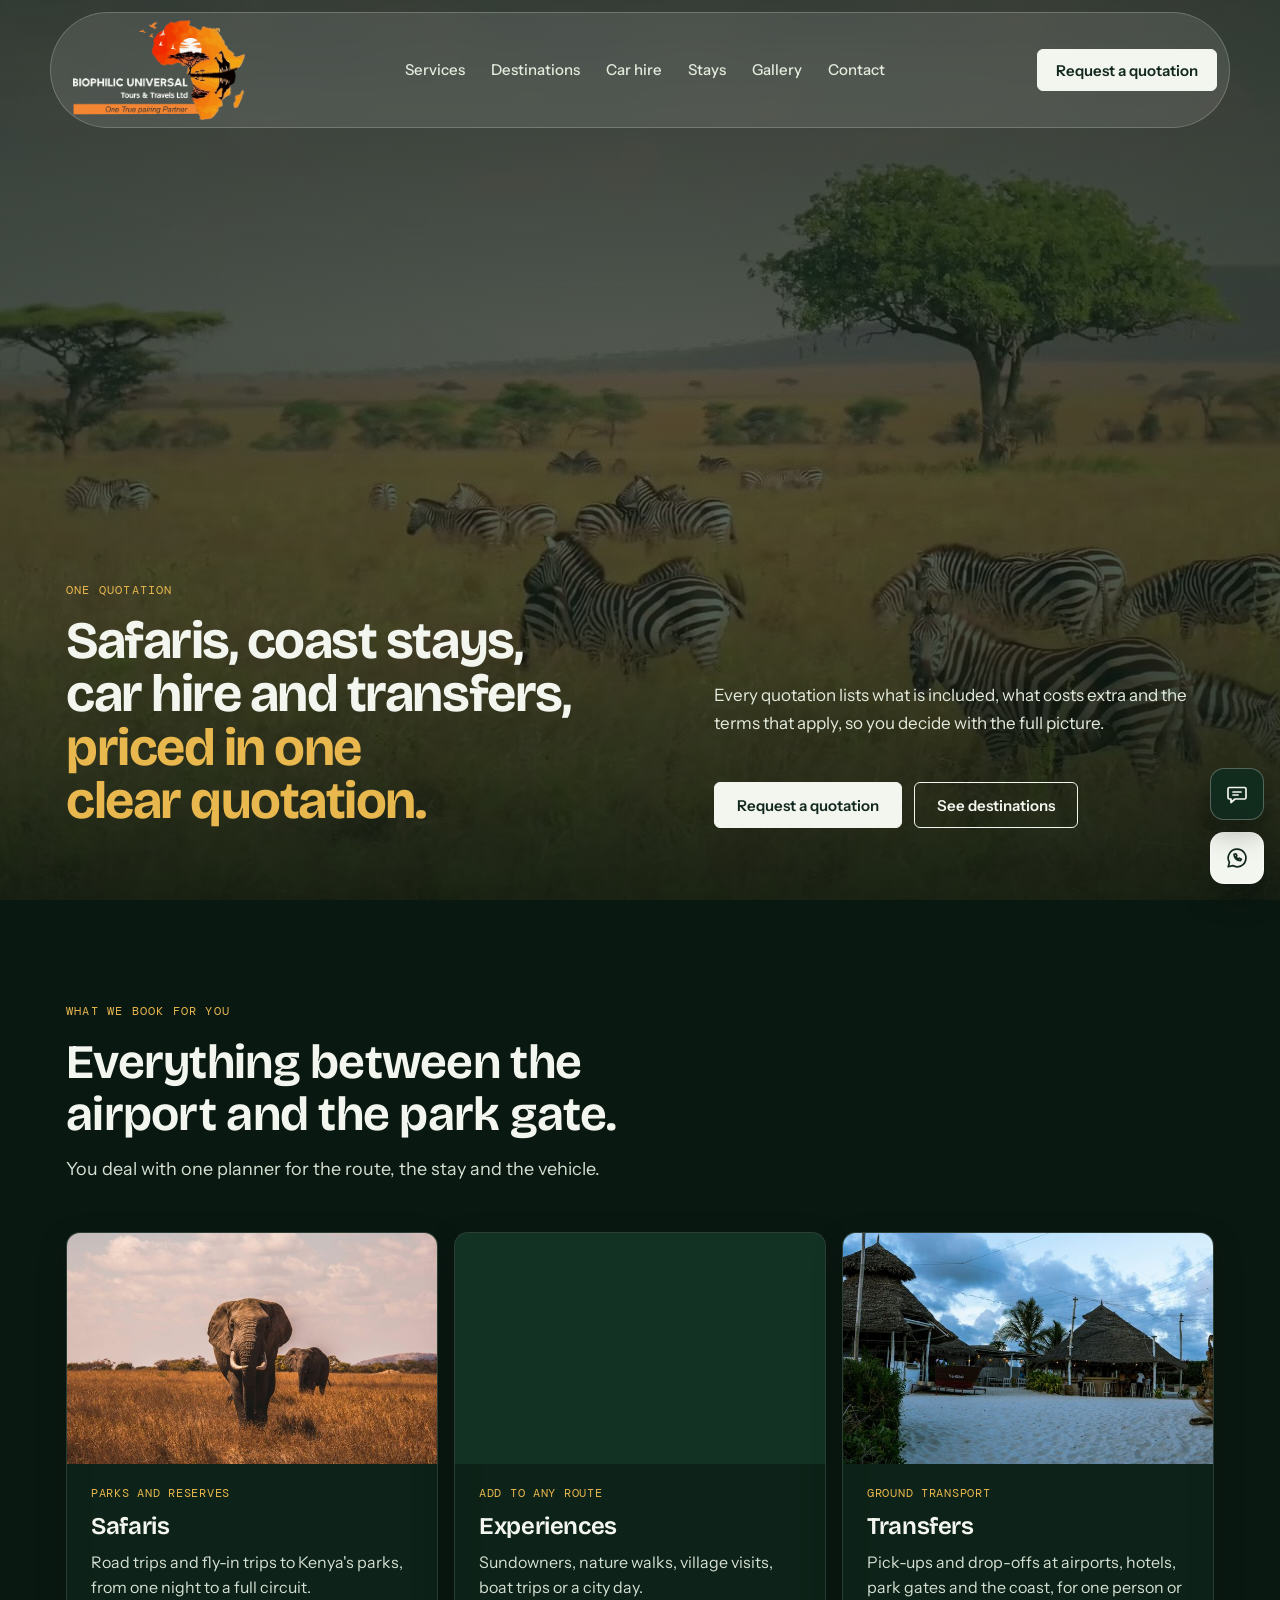
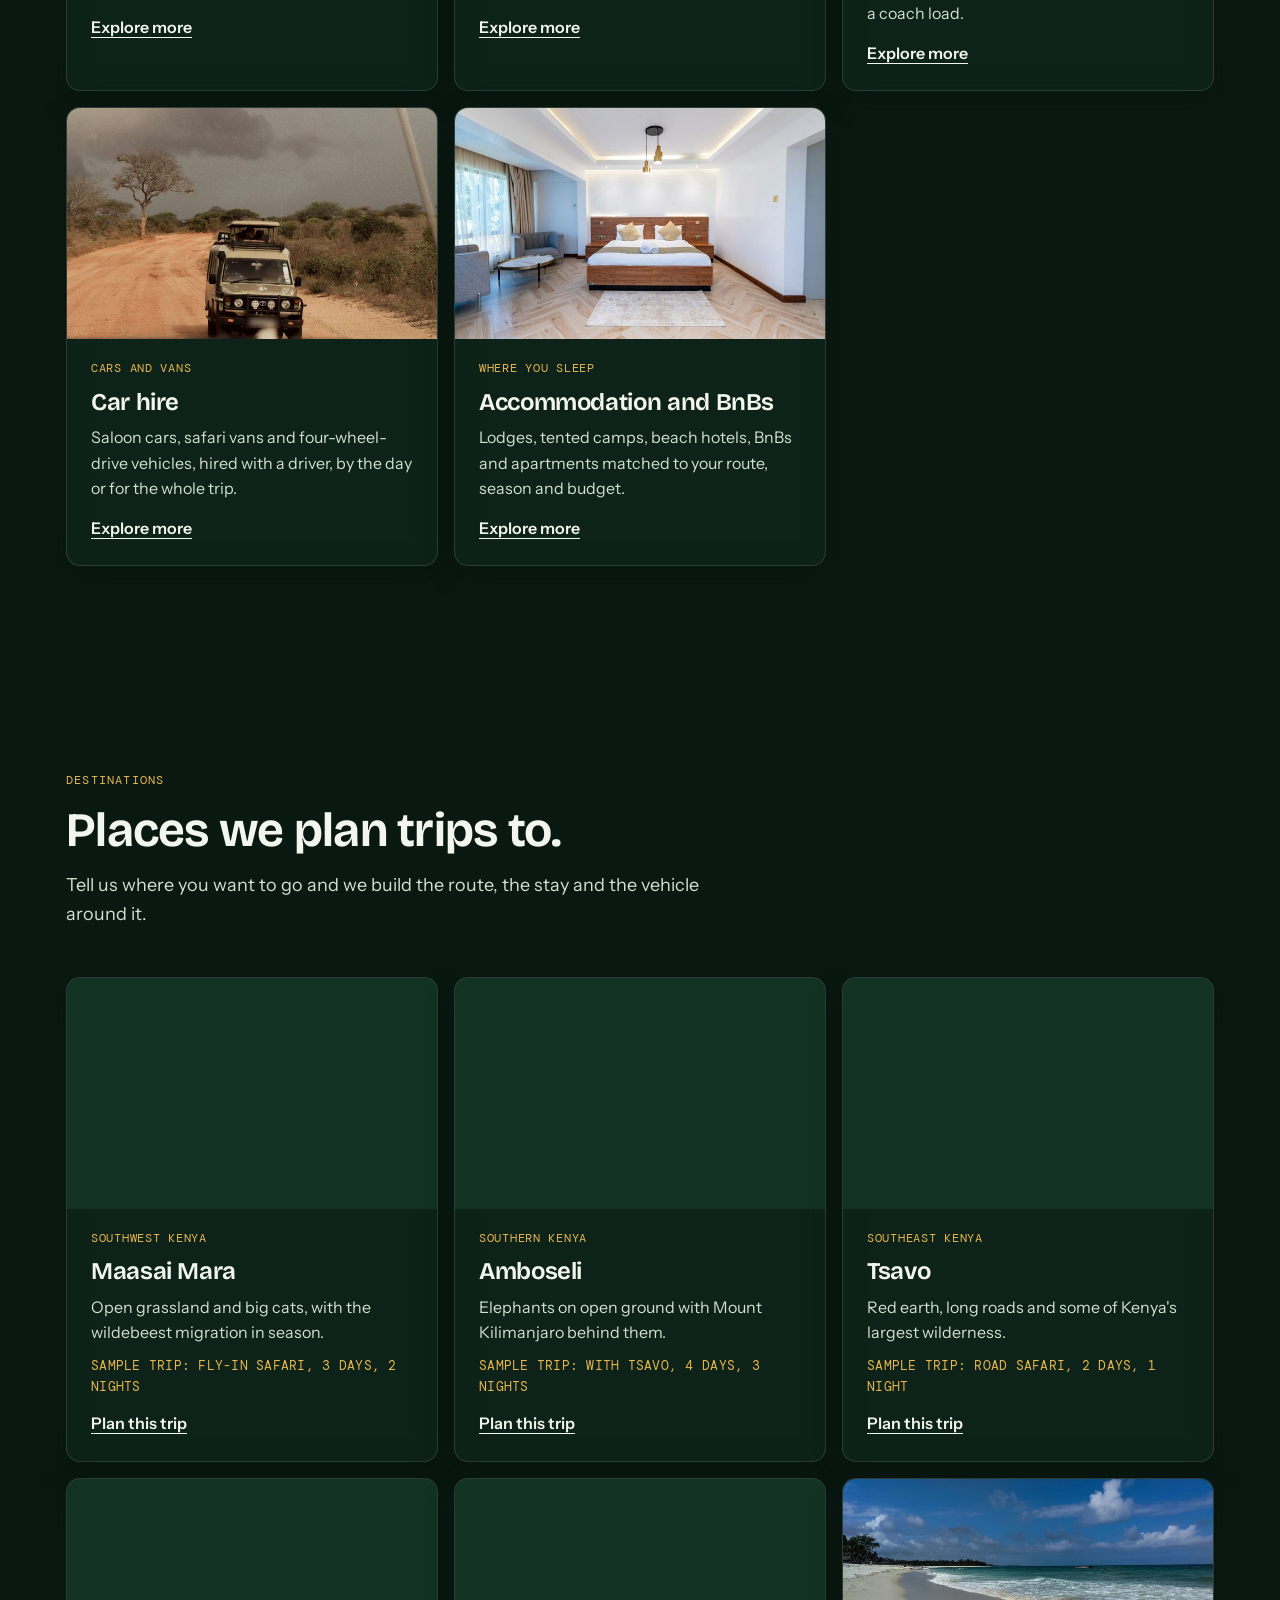
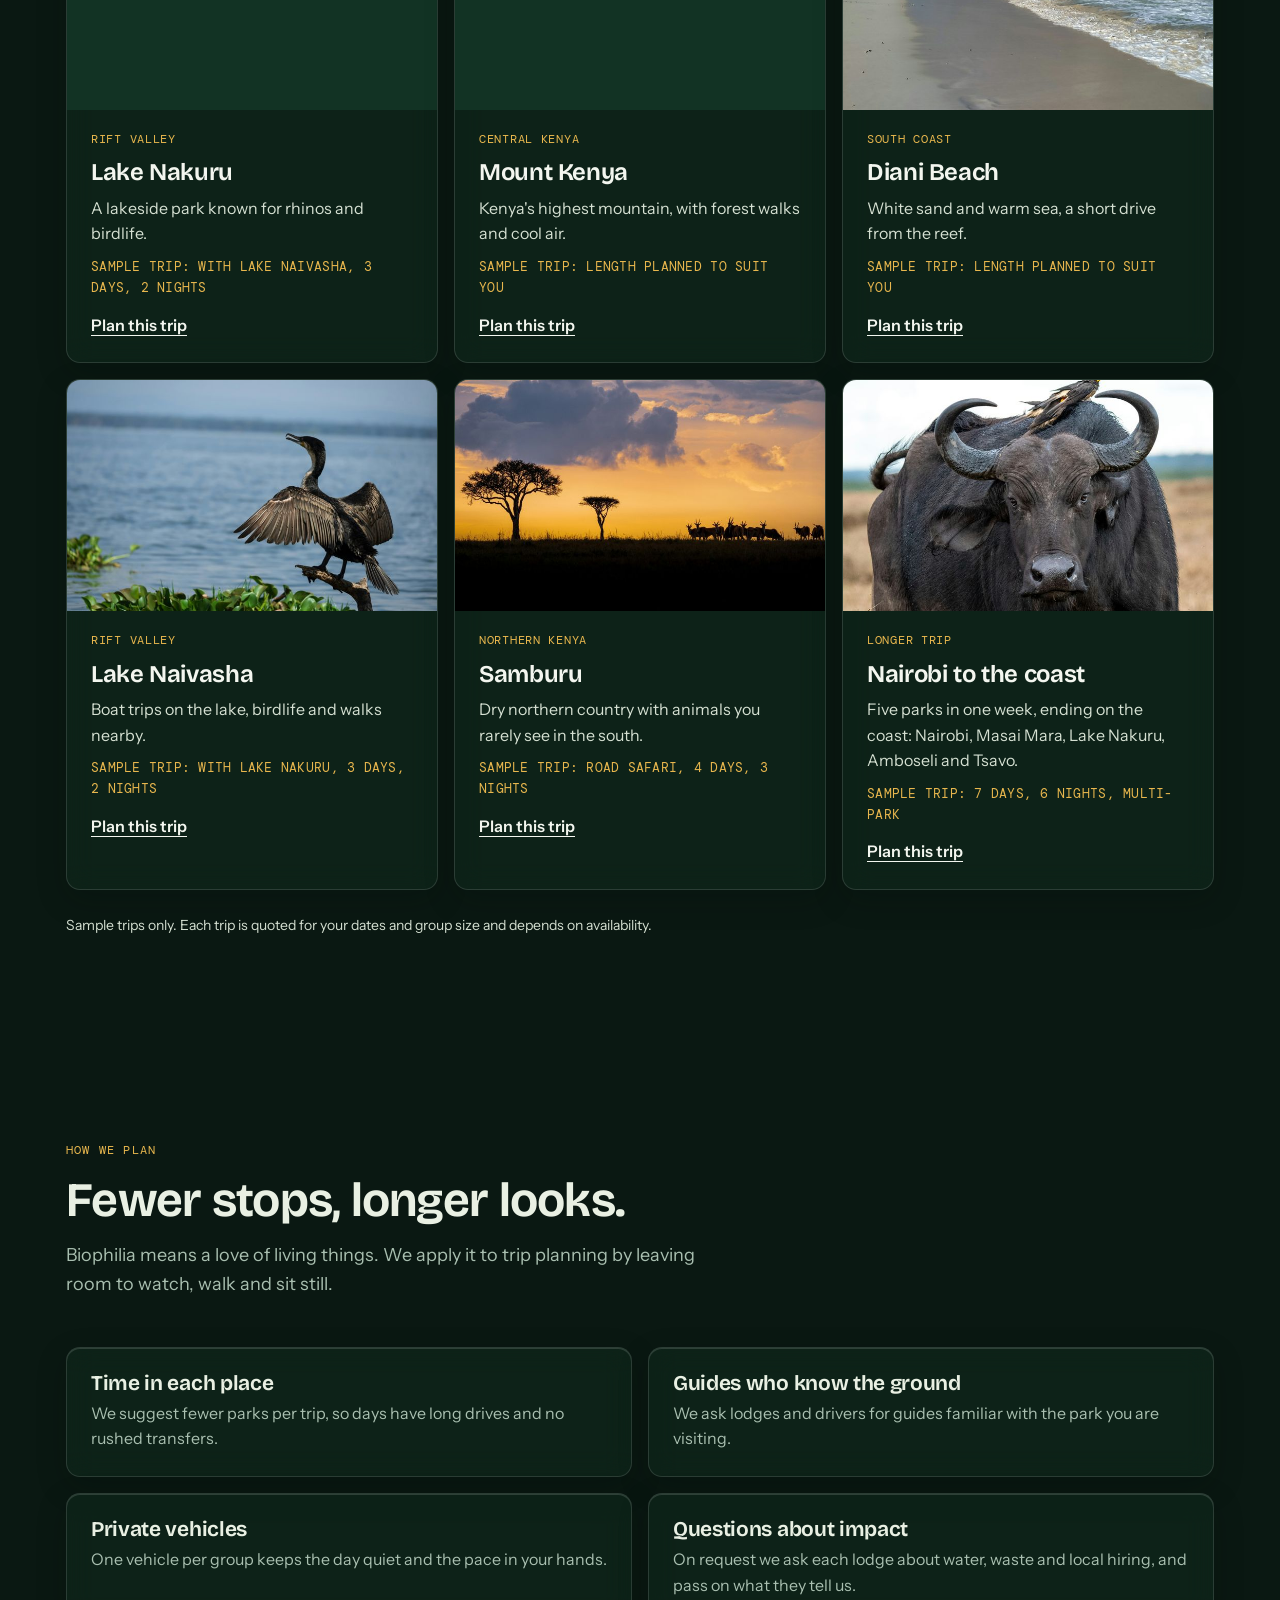
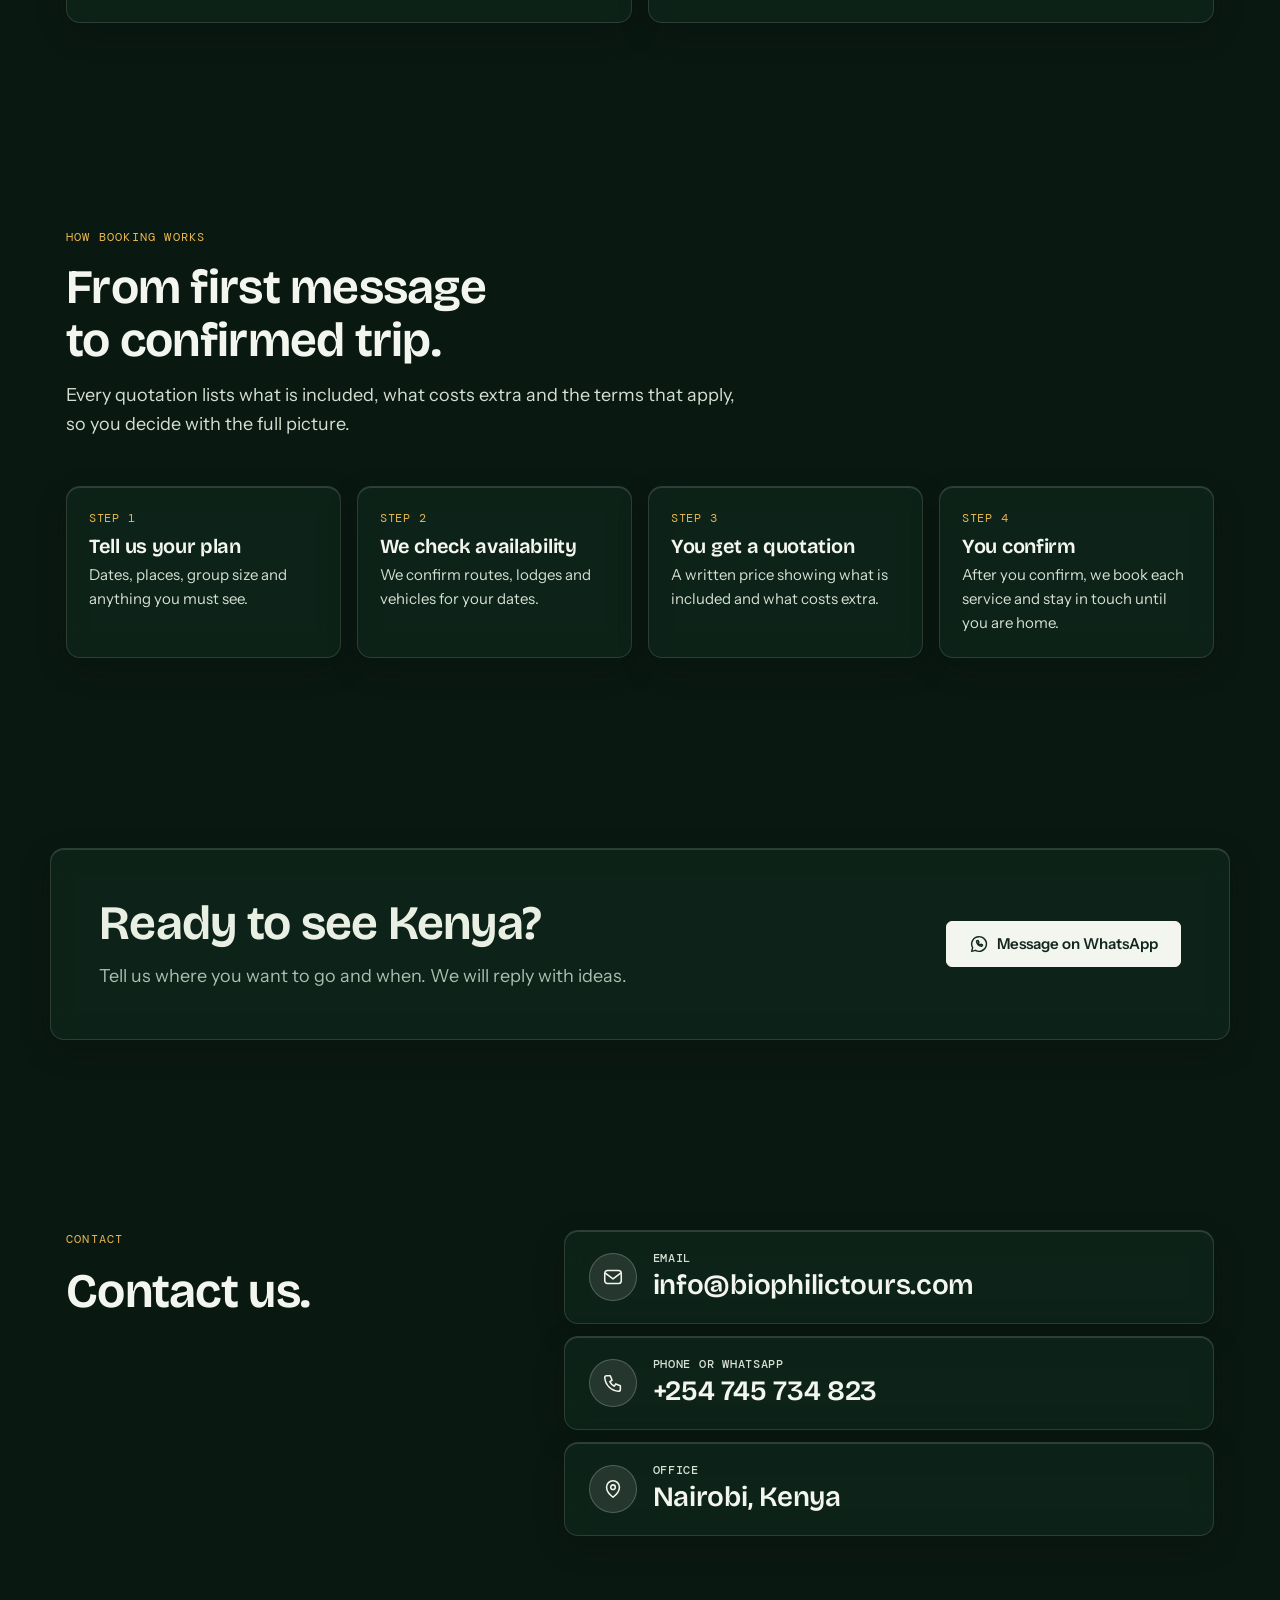
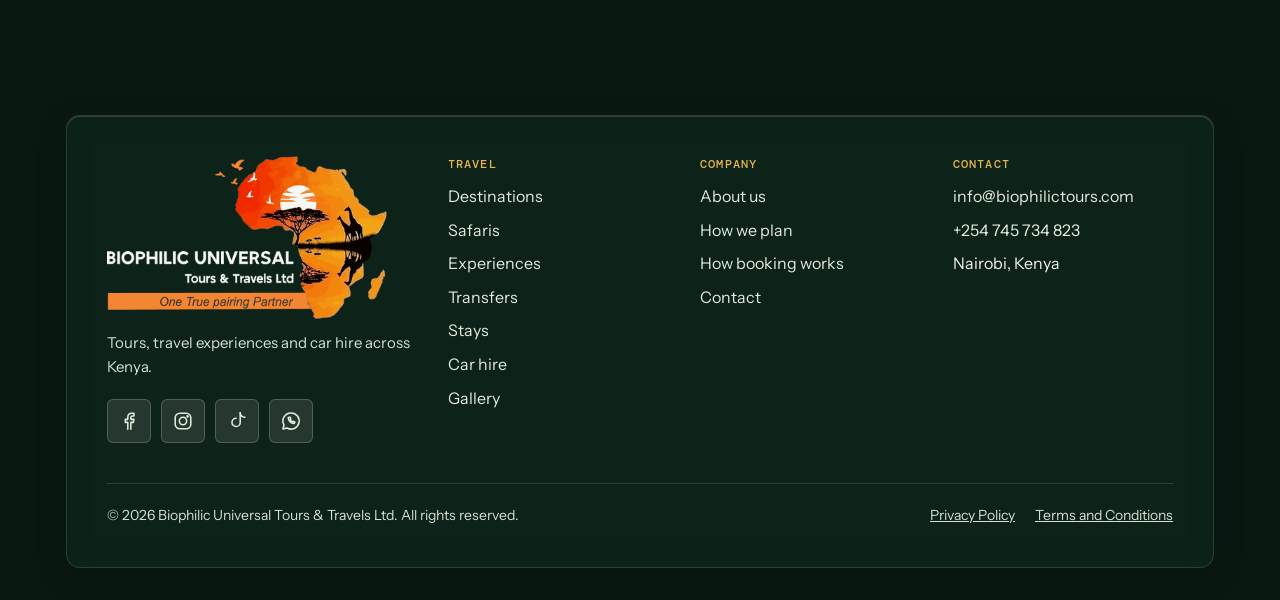
==== commit 87afba66: "V1.3" ====
--- a/index.html
+++ b/index.html
@@ -219,7 +219,7 @@
 </footer>
 
 <script src="assets/common.js?v=9"></script>
-<script src="assets/bot.js"></script>
+<script src="assets/bot.js?v=2"></script>
 <script src="assets/main.js?v=4"></script>
 
 
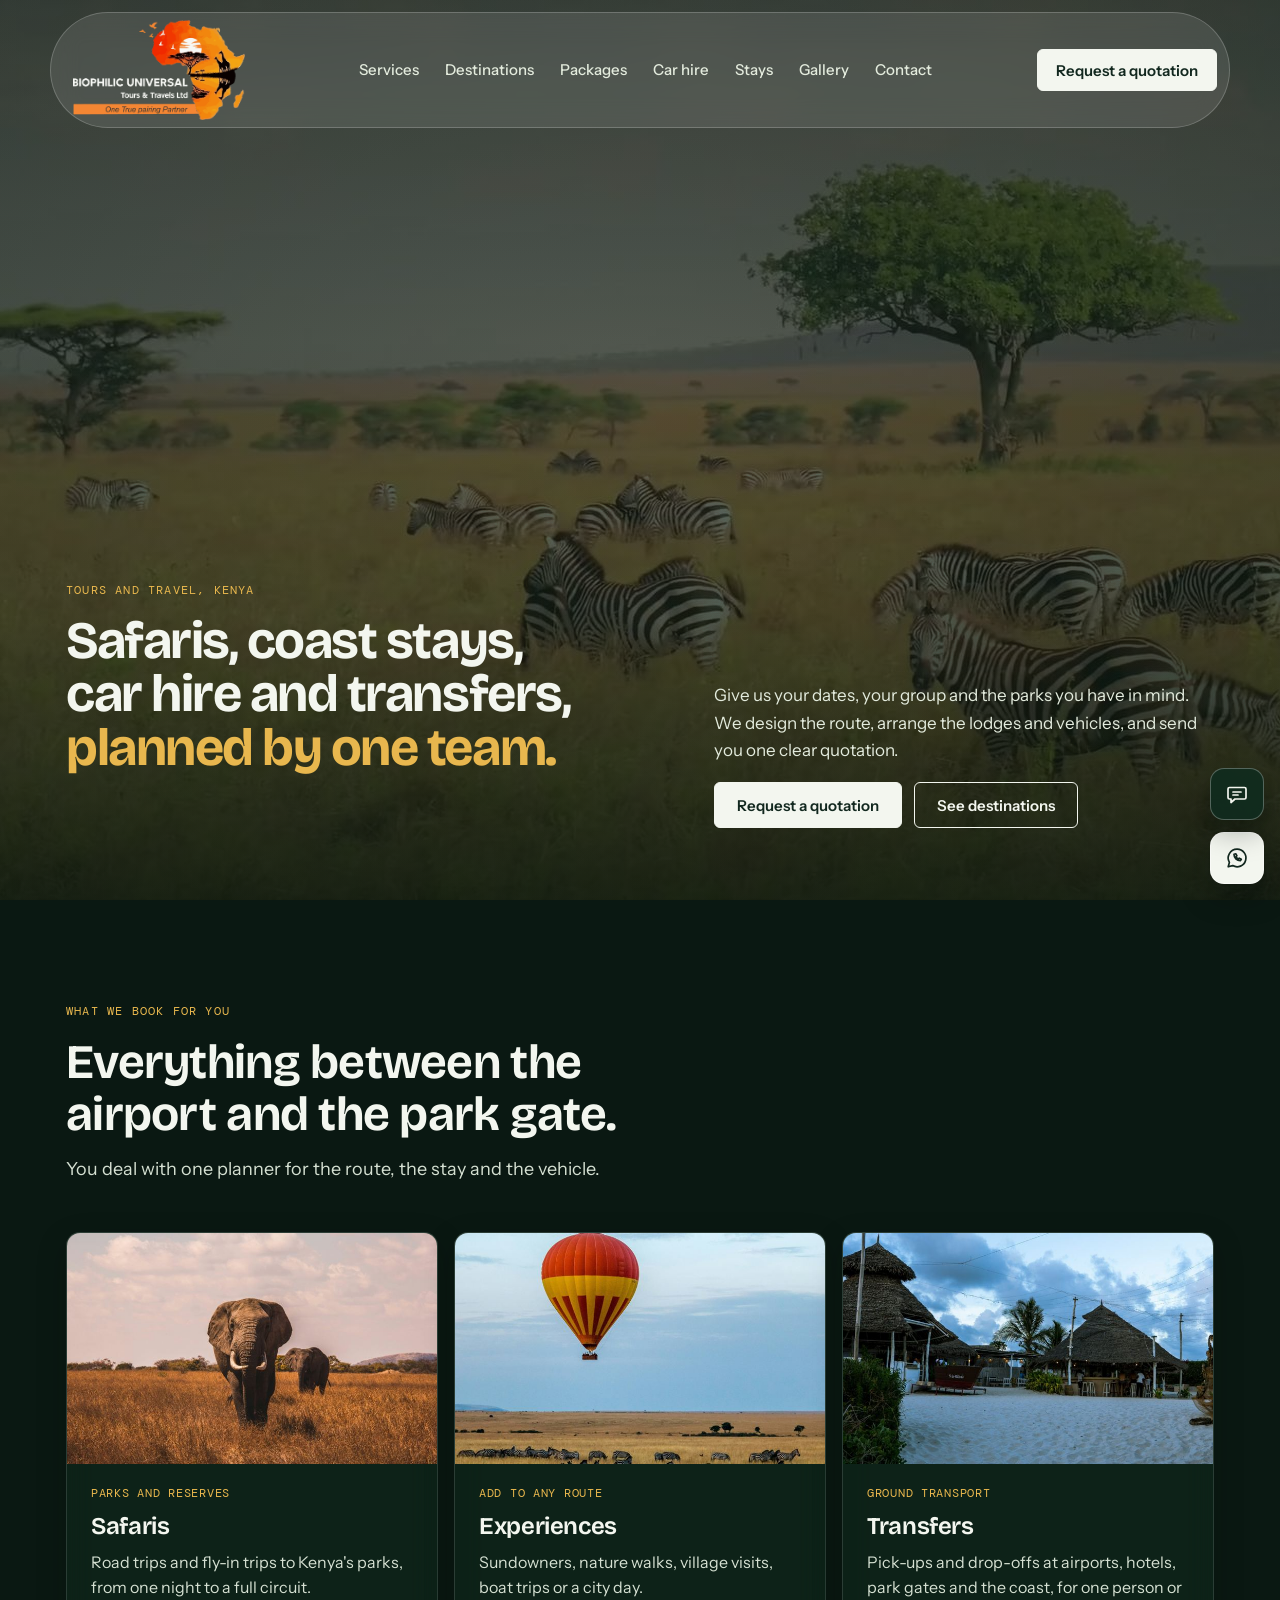
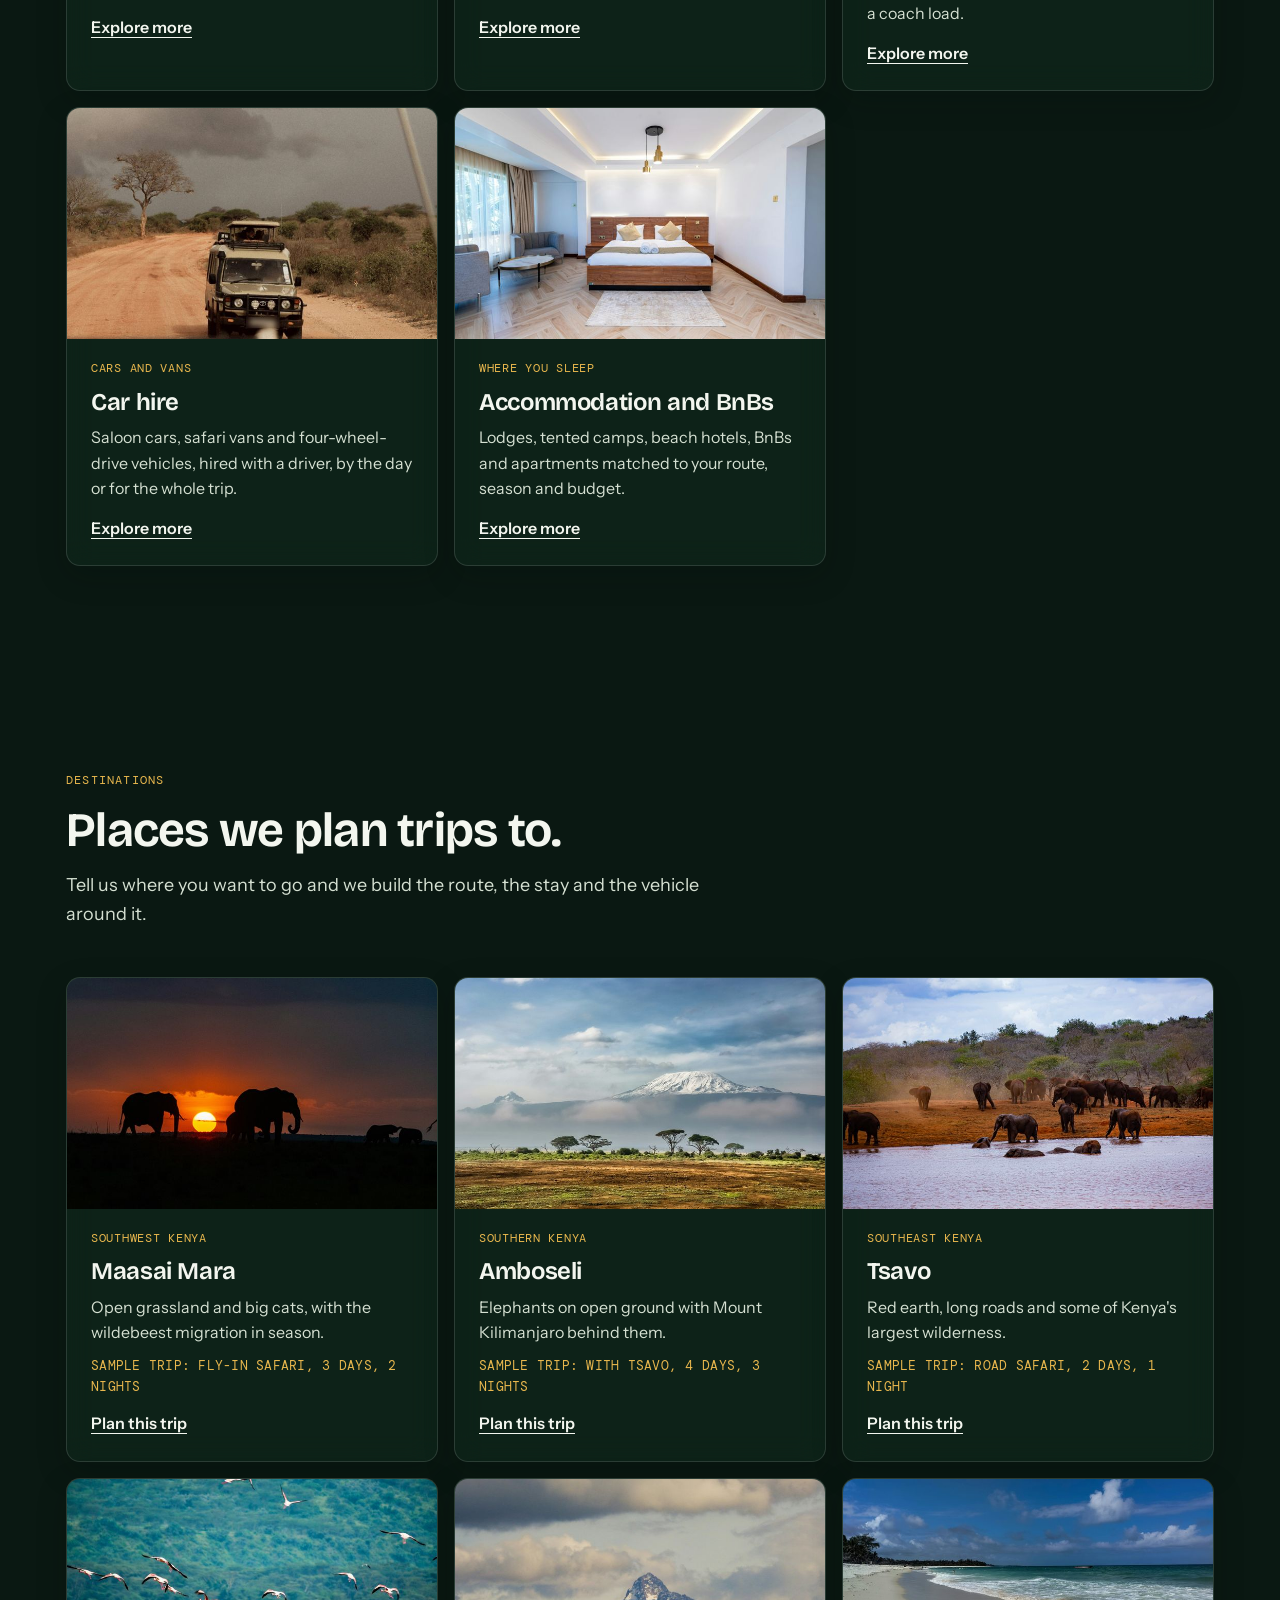
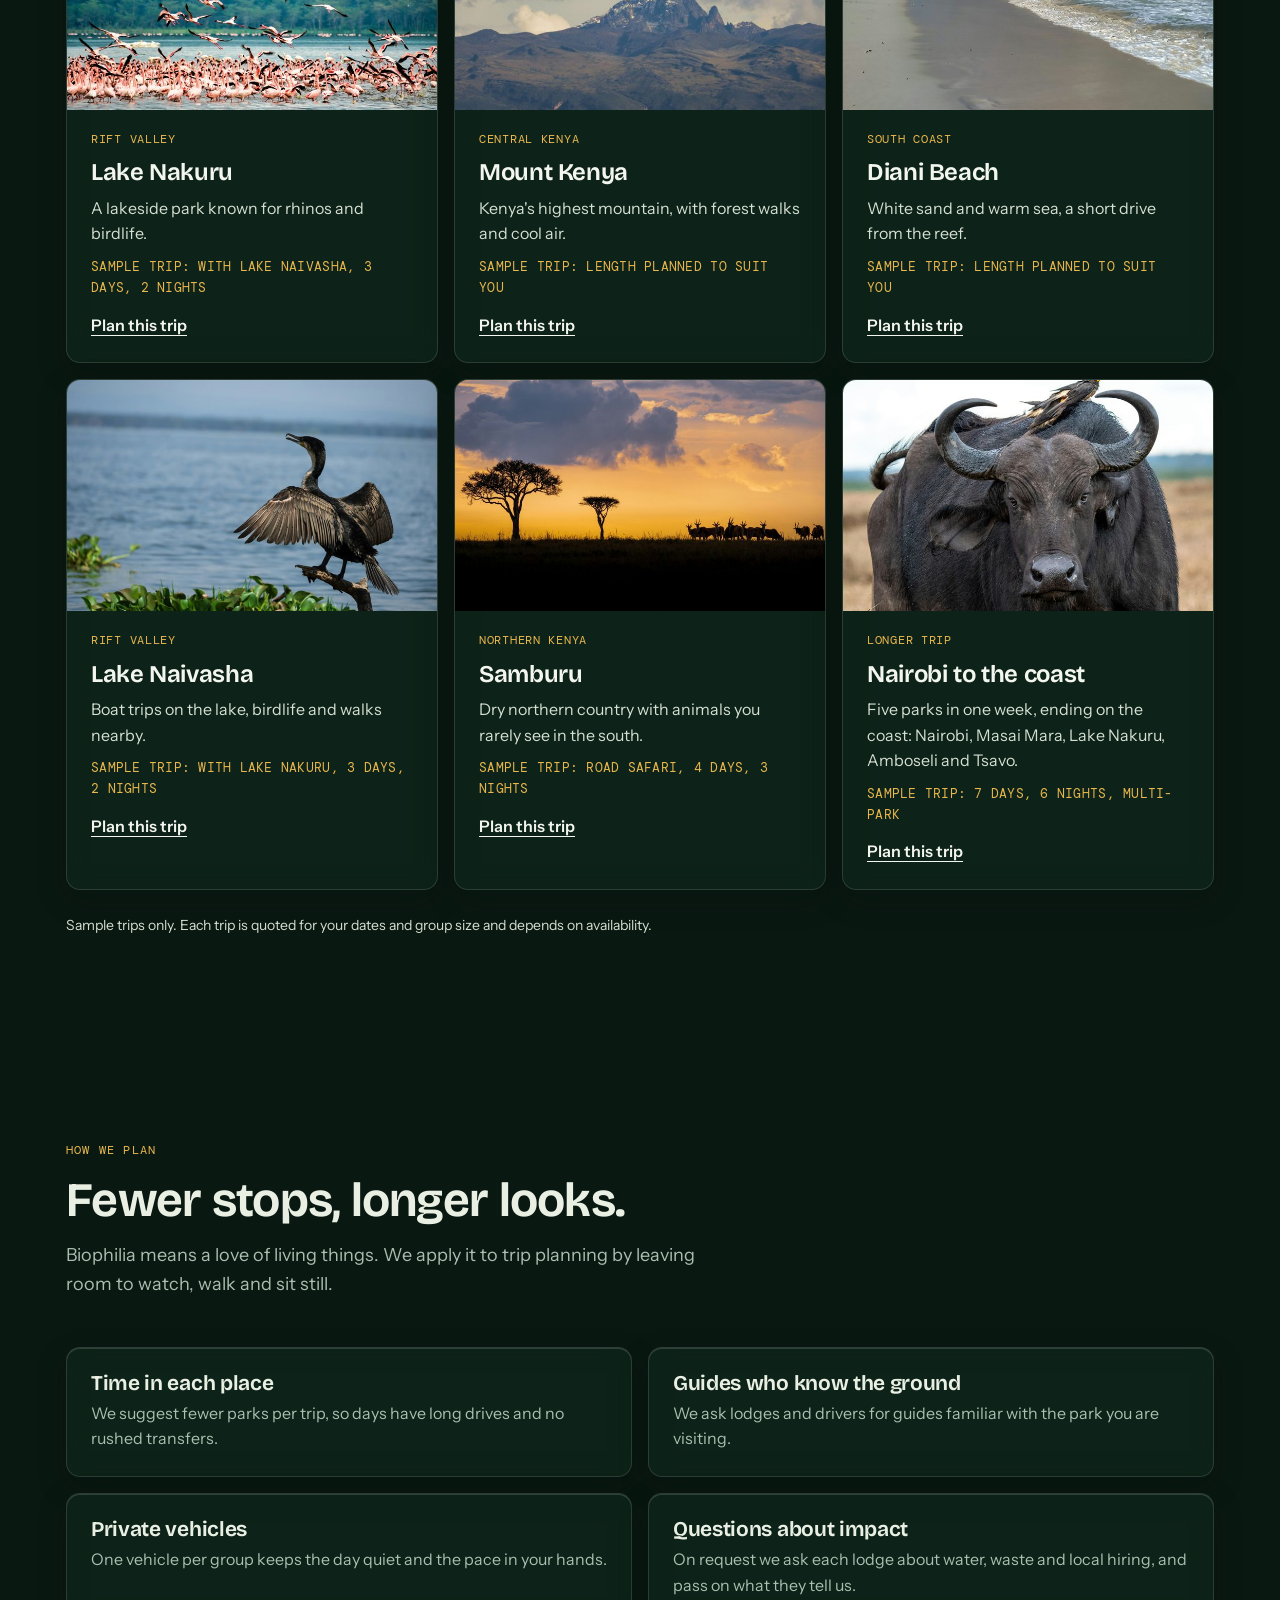
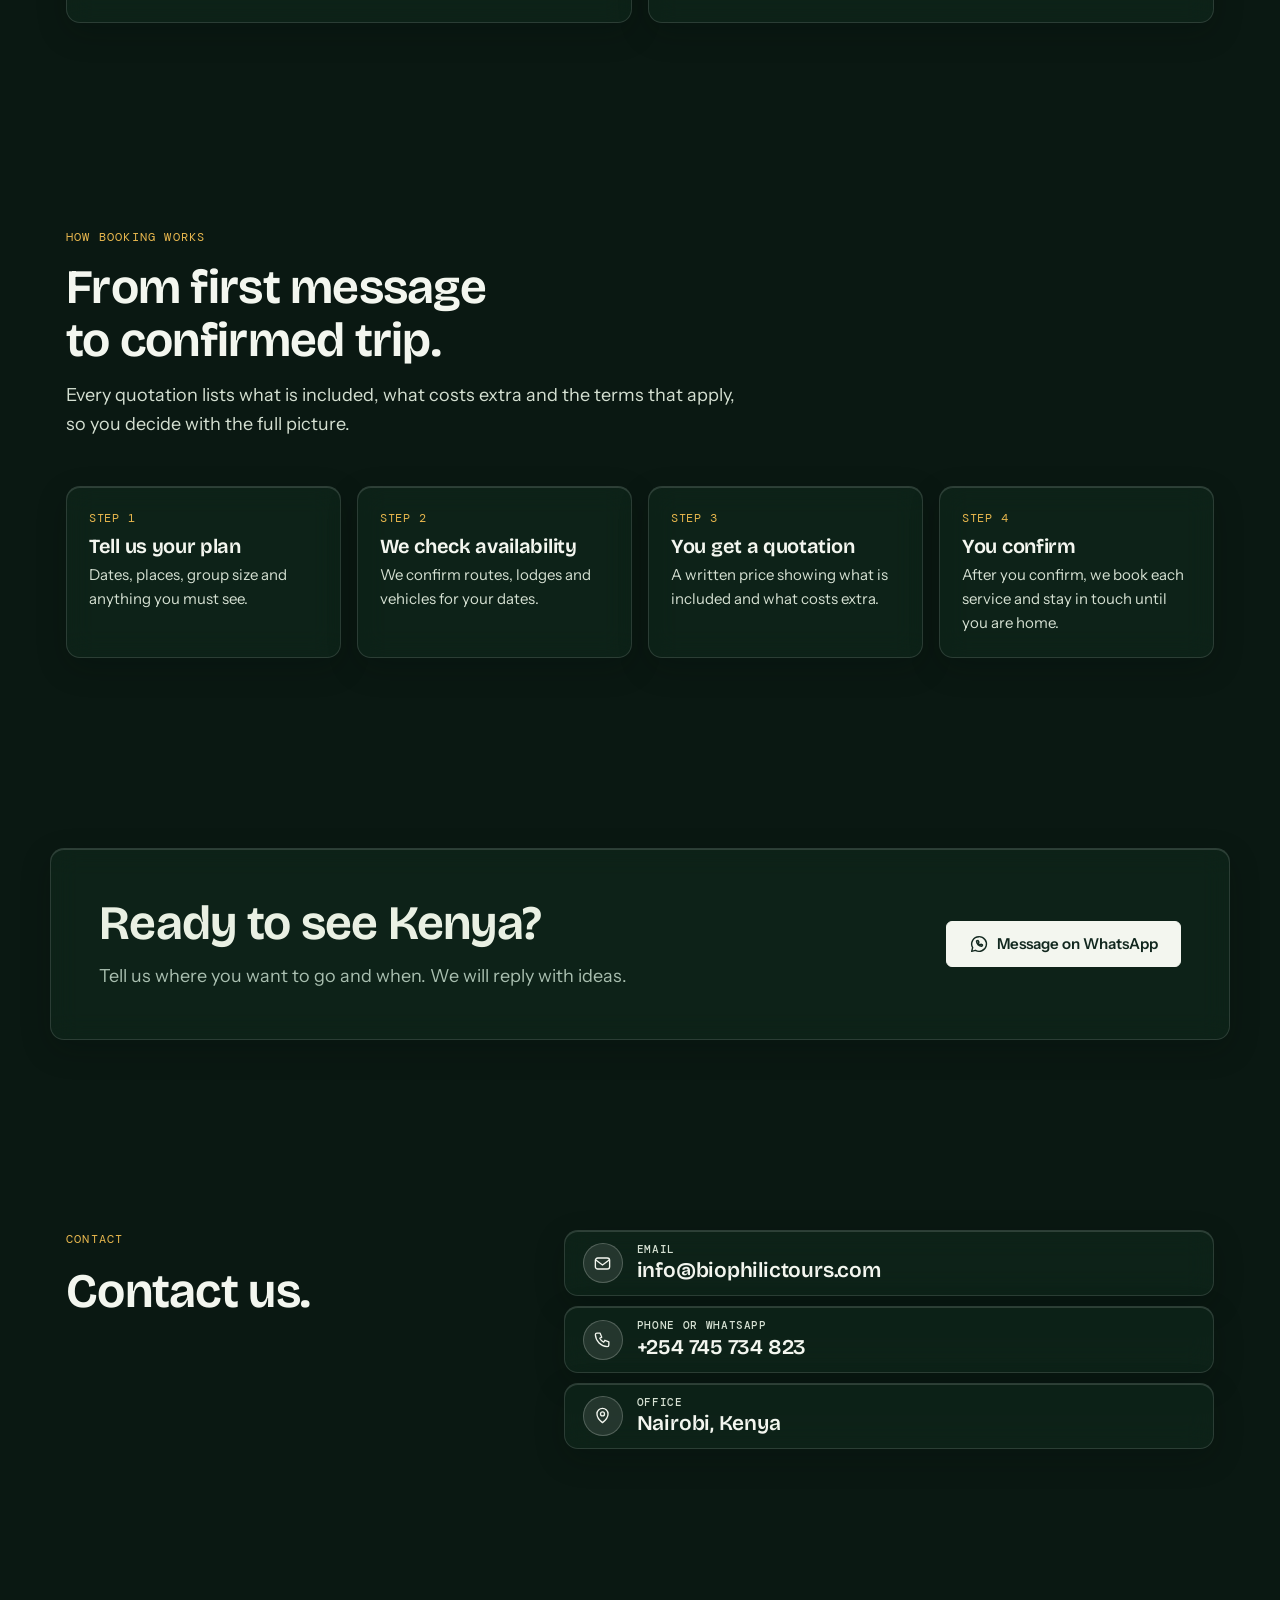
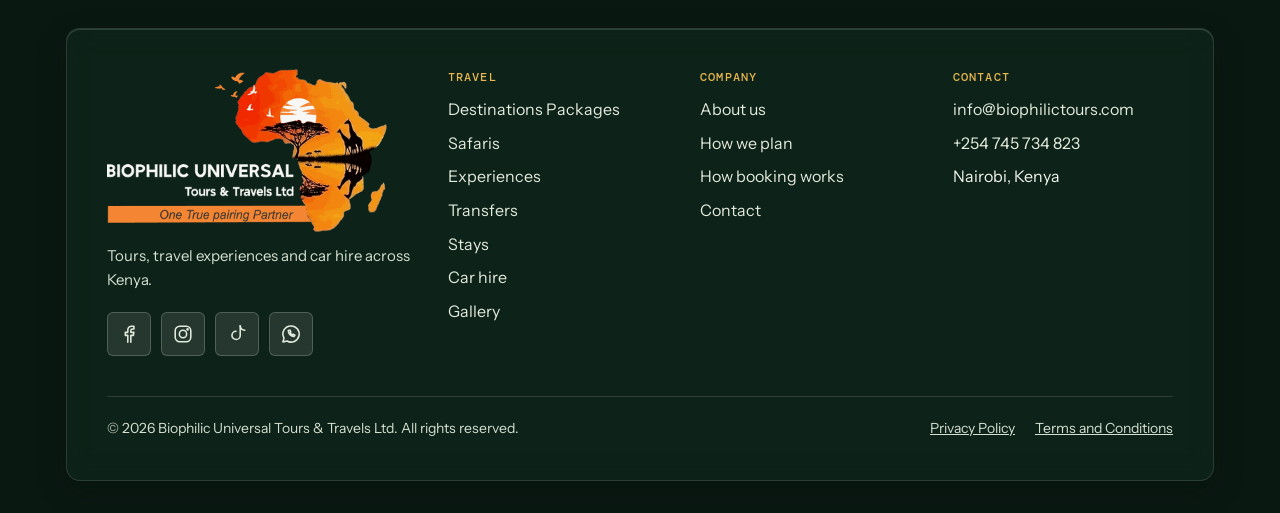
==== commit 7fa4e727: "v1.3" ====
--- a/index.html
+++ b/index.html
@@ -24,29 +24,25 @@
 <link rel="stylesheet" id="gf" href="https://fonts.googleapis.com/css2?family=Bricolage+Grotesque:opsz,wght@12..96,400..800&family=DM+Mono:wght@400;500&family=Instrument+Sans:wght@400..700&display=swap" media="print">
 <script>(function(){var l=document.getElementById("gf");window.__gfReady=new Promise(function(res){function ok(){l.media="all";res()}l.addEventListener("load",ok);l.addEventListener("error",res);if(l.sheet)ok()})})()</script>
 <noscript><link rel="stylesheet" href="https://fonts.googleapis.com/css2?family=Bricolage+Grotesque:opsz,wght@12..96,400..800&family=DM+Mono:wght@400;500&family=Instrument+Sans:wght@400..700&display=swap"><style>#skeleton{display:none}</style></noscript>
-<link rel="stylesheet" href="assets/styles.css?v=33">
+<link rel="stylesheet" href="assets/styles.css?v=38">
 
 
 <div class="site-bd" aria-hidden="true"><img src="assets/sunset-home.jpg" alt="" width="1840" height="2576" decoding="async"></div>
 <div id="skeleton" aria-hidden="true">
-  <div class="sk-head"><div class="wrap">
-    <span class="sk-bar sk-logo"></span><span class="sk-bar sk-name"></span>
-    <span class="sk-spacer"></span>
-    <span class="sk-nav"><span class="sk-bar"></span><span class="sk-bar"></span><span class="sk-bar"></span><span class="sk-bar"></span><span class="sk-bar"></span></span>
-    <span class="sk-bar sk-icon"></span><span class="sk-bar sk-cta"></span>
+  <div class="sk-head"><div class="sk-pill">
+    <span class="sk-bar sk-logo"></span>
+    <span class="sk-nav"><span class="sk-bar"></span><span class="sk-bar"></span><span class="sk-bar"></span><span class="sk-bar"></span><span class="sk-bar"></span><span class="sk-bar"></span></span>
+    <span class="sk-end"><span class="sk-bar sk-cta"></span></span>
   </div></div>
   <div class="sk-hero"><div class="wrap">
     <span class="sk-bar sk-eyebrow"></span>
     <span class="sk-bar sk-h1 w70"></span><span class="sk-bar sk-h1 w60"></span><span class="sk-bar sk-h1 w40"></span>
-    <span class="sk-bar sk-line w50"></span><span class="sk-bar sk-line w60"></span><span class="sk-bar sk-line w30"></span>
-    <span class="sk-btns"><span class="sk-bar"></span><span class="sk-bar"></span></span>
+    <div class="sk-row">
+      <span class="sk-bar sk-h1 w50" style="height:clamp(34px,5.2vw,64px)"></span>
+      <span class="sk-copy"><span class="sk-bar sk-line"></span><span class="sk-bar sk-line w60"></span><span class="sk-btns"><span class="sk-bar"></span></span></span>
+    </div>
   </div></div>
-  <div class="sk-section"><div class="wrap">
-    <span class="sk-bar sk-eyebrow"></span>
-    <span class="sk-bar sk-h1 w60"></span>
-    <span class="sk-bar sk-line w50"></span>
-    <div class="sk-grid"><span class="sk-bar"></span><span class="sk-bar"></span><span class="sk-bar"></span></div>
-  </div></div>
+
 </div>
 
 
@@ -58,6 +54,7 @@
     <nav class="main" id="mainNav" aria-label="Main">
       <a href="#services">Services</a>
       <a href="#destinations">Destinations</a>
+      <a href="packages.html">Packages</a>
       <a href="car-hire.html">Car hire</a>
       <a href="stays.html">Stays</a>
       <a href="gallery.html">Gallery</a>
@@ -206,7 +203,8 @@
         <p>Tours, travel experiences and car hire across Kenya.</p>
         <ul class="social" id="socials" aria-label="Our social media"></ul>
       </div>
-      <div><h4>Travel</h4><ul><li><a href="#destinations">Destinations</a></li><li><a href="safaris.html">Safaris</a></li><li><a href="experiences.html">Experiences</a></li><li><a href="transfers.html">Transfers</a></li><li><a href="stays.html">Stays</a></li><li><a href="car-hire.html">Car hire</a></li><li><a href="gallery.html">Gallery</a></li></ul></div>
+      <div><h4>Travel</h4><ul><li><a href="#destinations">Destinations</a>
+      <a href="packages.html">Packages</a></li><li><a href="safaris.html">Safaris</a></li><li><a href="experiences.html">Experiences</a></li><li><a href="transfers.html">Transfers</a></li><li><a href="stays.html">Stays</a></li><li><a href="car-hire.html">Car hire</a></li><li><a href="gallery.html">Gallery</a></li></ul></div>
       <div><h4>Company</h4><ul><li><a href="about.html">About us</a></li><li><a href="#approach">How we plan</a></li><li><a href="#process">How booking works</a></li><li><a href="#contact">Contact</a></li></ul></div>
       <div><h4>Contact</h4><ul><li data-contact="email">info@biophilictours.com</li><li data-contact="phone">+254 745 734 823</li><li data-contact="address">Nairobi, Kenya</li></ul></div>
     </div>
@@ -219,7 +217,7 @@
 </footer>
 
 <script src="assets/common.js?v=9"></script>
-<script src="assets/bot.js?v=2"></script>
+<script src="assets/bot.js?v=3"></script>
 <script src="assets/main.js?v=4"></script>
 
 
--- a/assets/styles.css
+++ b/assets/styles.css
@@ -118,29 +118,27 @@
 @keyframes sk-show { to { visibility: visible; } }
 @keyframes sk-pulse { 50% { opacity: .55; } }
 .sk-bar { display: block; background: var(--sk); border-radius: 4px; animation: sk-pulse 1.4s ease-in-out infinite; flex: none; max-width: 100%; }
-.sk-head { height: 68px; border-bottom: 1px solid var(--line); }
-.sk-head .wrap { height: 100%; display: flex; align-items: center; gap: 12px; }
-.sk-logo { width: 34px; height: 34px; }
-.sk-name { width: 150px; height: 16px; }
-.sk-spacer { flex: 1; }
-.sk-nav { display: flex; gap: 12px; }
-.sk-nav .sk-bar { width: 72px; height: 14px; }
-.sk-icon { width: 42px; height: 42px; }
-.sk-cta { width: 168px; height: 42px; }
-.sk-hero { background: var(--band); min-height: clamp(460px, 62vh, 760px); }
-.sk-hero .wrap { display: grid; gap: 14px; align-content: center; justify-items: start; min-height: inherit; padding-block: 48px; }
-.sk-hero .sk-bar { background: rgba(243, 246, 239, 0.16); }
-.sk-eyebrow { width: 170px; height: 12px; }
-.sk-h1 { height: clamp(32px, 5vw, 58px); }
+/* Loading skeleton: same shape as the real home page (dark green, floating glass header, headline at the bottom left). */
+#skeleton { background: #0A1812; background-image: radial-gradient(120% 90% at 50% 45%, rgba(255,255,255,.04) 0%, rgba(0,0,0,.25) 100%); }
+.sk-bar { background: rgba(243, 246, 239, 0.14); }
+.sk-head { padding: 12px 16px 0; }
+.sk-pill { max-width: 1180px; margin: 0 auto; min-height: 112px; padding: 0 12px 0 22px; display: grid; grid-template-columns: minmax(0, 1fr) auto minmax(0, 1fr); gap: 16px; align-items: center; background: rgba(255, 255, 255, 0.07); border: 1px solid rgba(255, 255, 255, 0.18); border-radius: 999px; }
+.sk-logo { width: 172px; height: 72px; border-radius: 14px; }
+.sk-nav { display: flex; gap: 22px; }
+.sk-nav .sk-bar { width: 64px; height: 14px; }
+.sk-end { display: flex; justify-content: flex-end; }
+.sk-cta { width: 190px; height: 48px; border-radius: 999px; }
+.sk-hero { position: absolute; inset: 0; display: grid; align-items: end; }
+.sk-hero .wrap { display: grid; gap: 14px; justify-items: start; padding-block: 0 clamp(56px, 10vh, 96px); width: 100%; }
+.sk-eyebrow { width: 190px; height: 12px; }
+.sk-h1 { height: clamp(34px, 5.2vw, 64px); border-radius: 8px; }
 .sk-line { height: 14px; }
-.sk-btns { display: flex; gap: 12px; margin-top: 10px; }
-.sk-btns .sk-bar { width: 176px; height: 46px; }
-.sk-section .wrap { padding-block: 56px; display: grid; gap: 14px; }
-.sk-grid { display: grid; grid-template-columns: repeat(3, minmax(0, 1fr)); gap: 24px 40px; margin-top: 20px; }
-.sk-grid .sk-bar { height: 90px; }
-.w30 { width: 30%; } .w40 { width: 40%; } .w50 { width: 50%; } .w60 { width: 60%; } .w70 { width: 70%; } .w80 { width: 80%; }
-@media (max-width: 860px) { .sk-nav, .sk-cta { display: none; } .sk-hero .sk-h1 { width: 90%; } }
-@media (max-width: 620px) { .sk-grid { grid-template-columns: minmax(0, 1fr); } .sk-name { width: 110px; } .sk-btns { flex-direction: column; } .sk-btns .sk-bar { width: 200px; } }
+.sk-row { display: flex; align-items: flex-end; gap: 40px; margin-top: 18px; width: 100%; }
+.sk-copy { display: grid; gap: 10px; flex: 1; max-width: 460px; margin-left: auto; }
+.sk-btns { display: flex; gap: 12px; }
+.sk-btns .sk-bar { width: 190px; height: 48px; border-radius: 10px; }
+@media (max-width: 860px) { .sk-nav, .sk-cta { display: none; } .sk-pill { grid-template-columns: 1fr auto; min-height: 88px; } .sk-logo { width: 132px; height: 56px; } .sk-end::after { content: ""; width: 44px; height: 44px; border-radius: 12px; background: rgba(243,246,239,.14); display: block; } }
+@media (max-width: 620px) { .sk-row { flex-direction: column; align-items: flex-start; gap: 18px; } .sk-copy { margin-left: 0; max-width: 100%; width: 100%; } .sk-btns .sk-bar { width: 200px; } }
 @media (prefers-reduced-motion: reduce) { .sk-bar { animation: none; } #skeleton { transition: none; } }
 
 /* sections */
@@ -754,7 +752,7 @@
 @media (max-width: 620px) { .enq form { grid-template-columns: 1fr; } }
 
 /* Never show white behind the page: dark green under every page, even if a photo is slow, missing or the phone browser resizes. */
-html { background: #0A1812; min-height: 100%; }
+/* (No separate colour on the html element: it would hide the fixed photo. The body colour already fills the whole window.) */
 body.glass { min-height: 100vh; min-height: 100dvh; }
 .site-bd { height: 100vh; height: 100lvh; }
 
@@ -777,3 +775,21 @@
 @media (max-width: 620px) { .page-hero::after { background: linear-gradient(rgba(6,20,13,.74), rgba(6,20,13,.74)), linear-gradient(180deg, rgba(6,20,13,.3) 0%, rgba(6,20,13,0) 30%, rgba(6,20,13,.3) 100%); } }
 /* The bedroom photo is bright: keep the hero text readable. */
 body .page-hero > img[src$="hero-stays.jpg"] { filter: brightness(.82); }
+.sk-hero .w70 { width: 70%; } .sk-hero .w60 { width: 60%; } .sk-hero .w50 { width: 50%; } .sk-hero .w40 { width: 40%; }
+.sk-row .sk-h1 { width: 46%; margin: 0; }
+@media (max-width: 620px) { .sk-row .sk-h1 { display: none; } .sk-hero .w70 { width: 92%; } .sk-hero .w60 { width: 80%; } .sk-hero .w40 { width: 56%; } }
+
+/* Contact: smaller, tidier rows. */
+body.glass .contact-big { gap: 10px; }
+body.glass .contact-big div { padding: 12px 18px; }
+.contact-big .c-row { grid-template-columns: 40px 1fr; gap: 14px; }
+.contact-big .c-ic { width: 40px; height: 40px; }
+.contact-big .c-ic svg { width: 19px; height: 19px; }
+.contact-big .c-txt { gap: 2px; }
+.contact-big .c-txt > span:first-child { font-size: .6875rem; }
+.contact-big .c-txt > span:last-child { font-size: clamp(1.0625rem, 1.7vw, 1.3125rem); }
+
+/* Tour packages: short include lists on the cards. */
+.pk-list { list-style: none; margin: 4px 0 0; padding: 0; display: grid; gap: 6px; }
+.pk-list li { position: relative; padding-left: 18px; font-size: .9375rem; line-height: 1.45; color: rgba(243,246,239,.92); }
+.pk-list li::before { content: ""; position: absolute; left: 2px; top: .55em; width: 7px; height: 7px; border-radius: 50%; background: #E8B74E; }
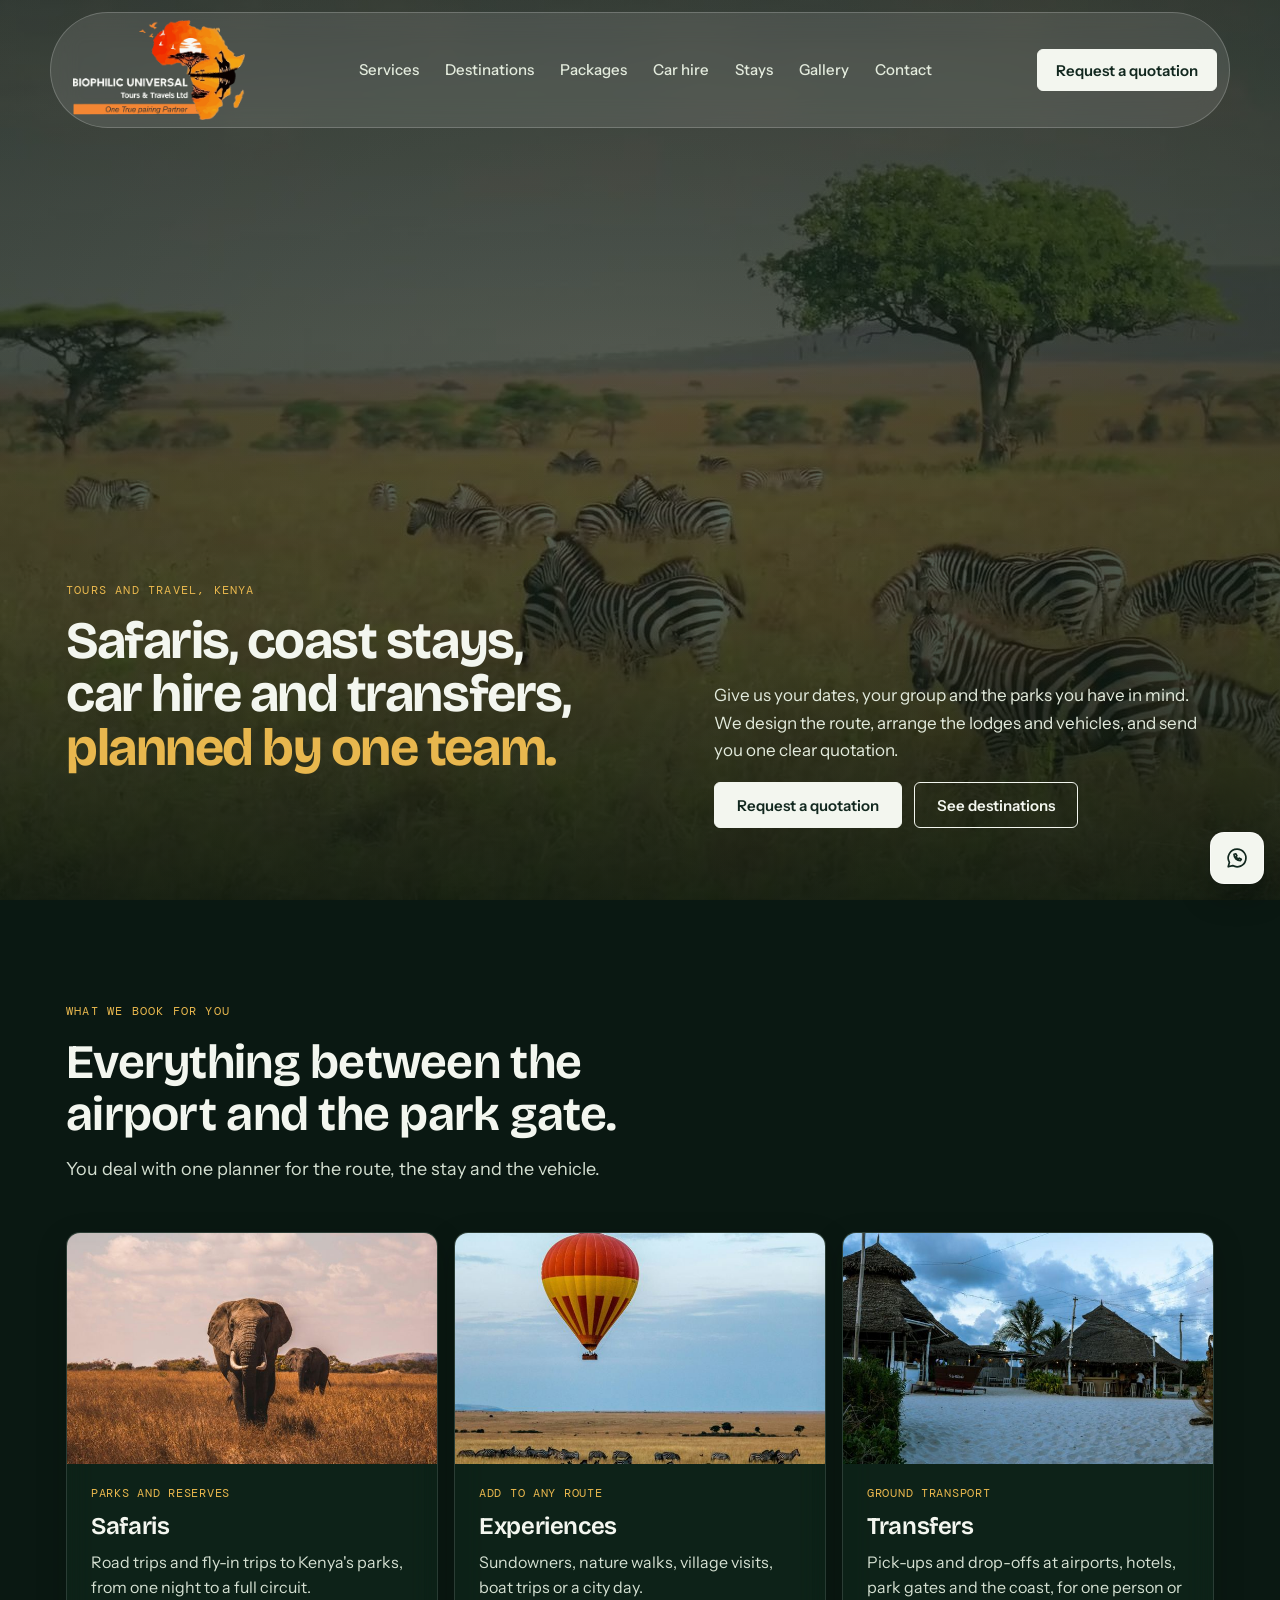
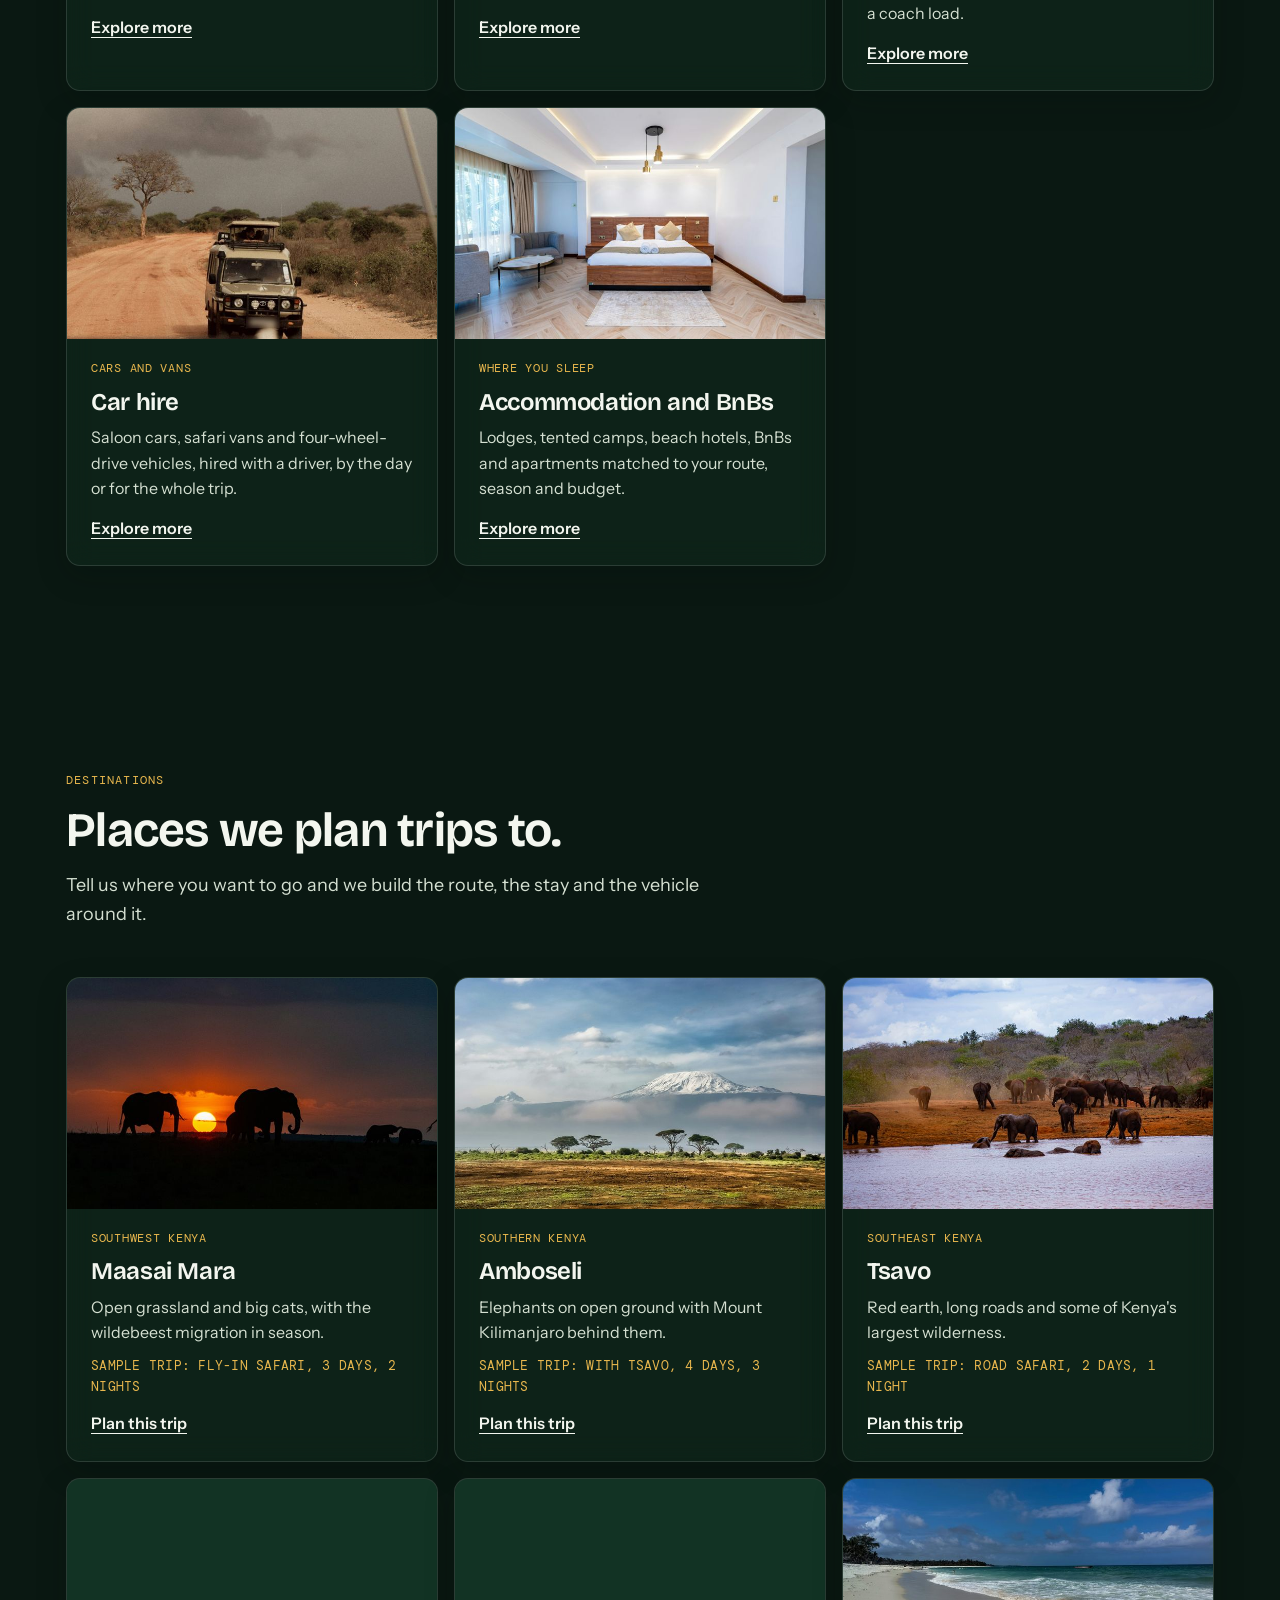
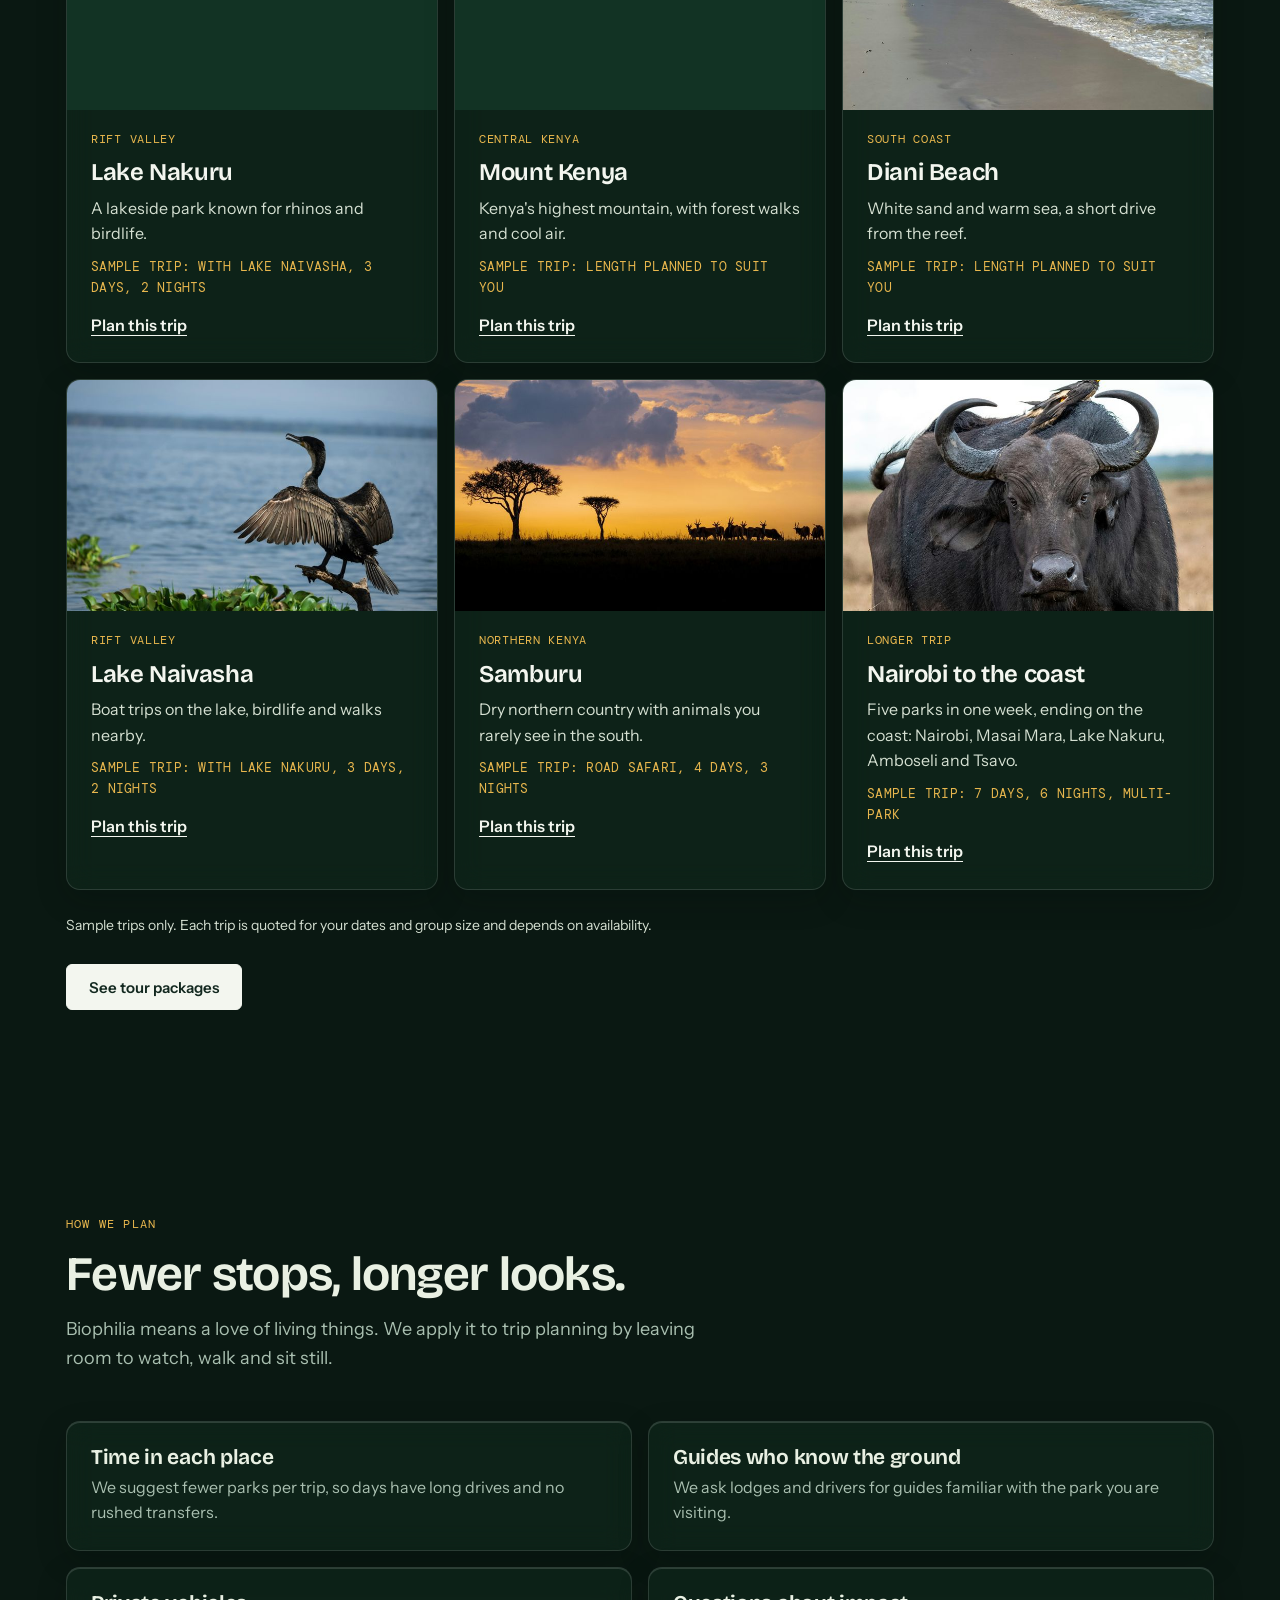
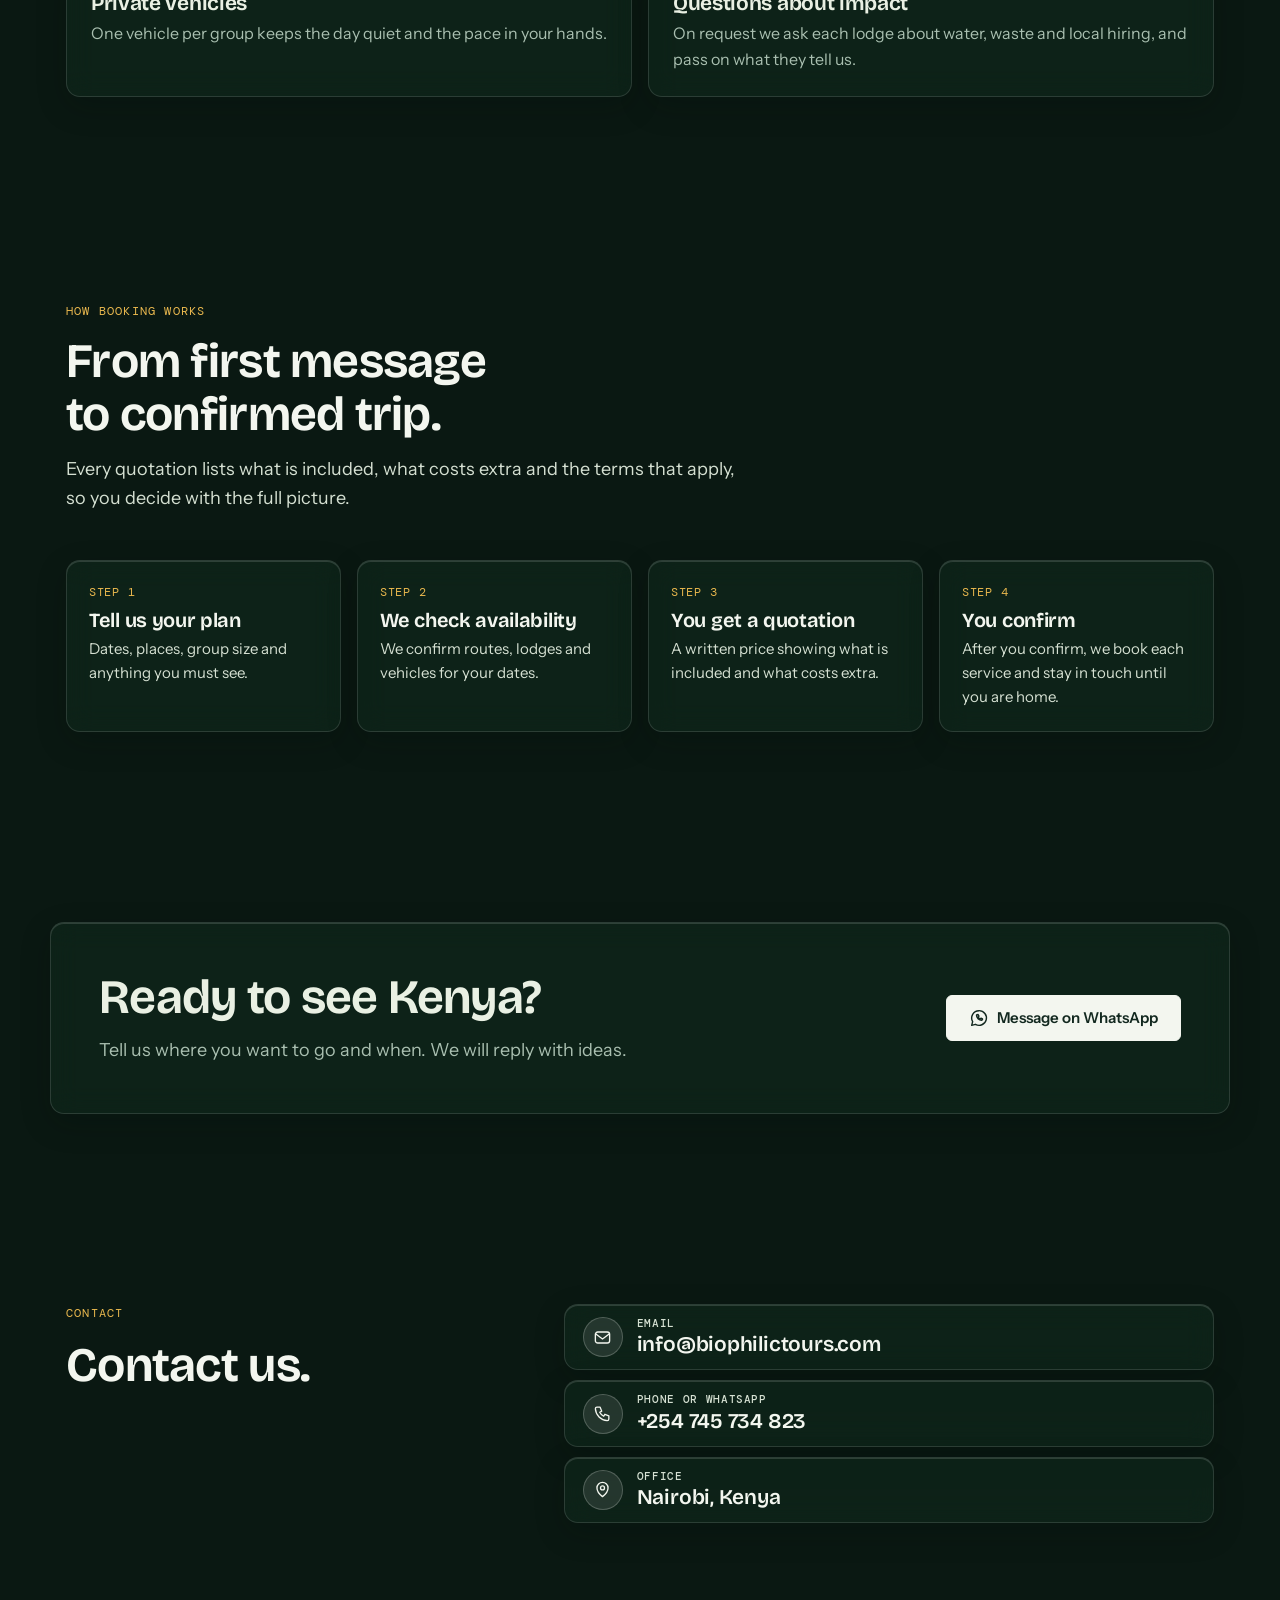
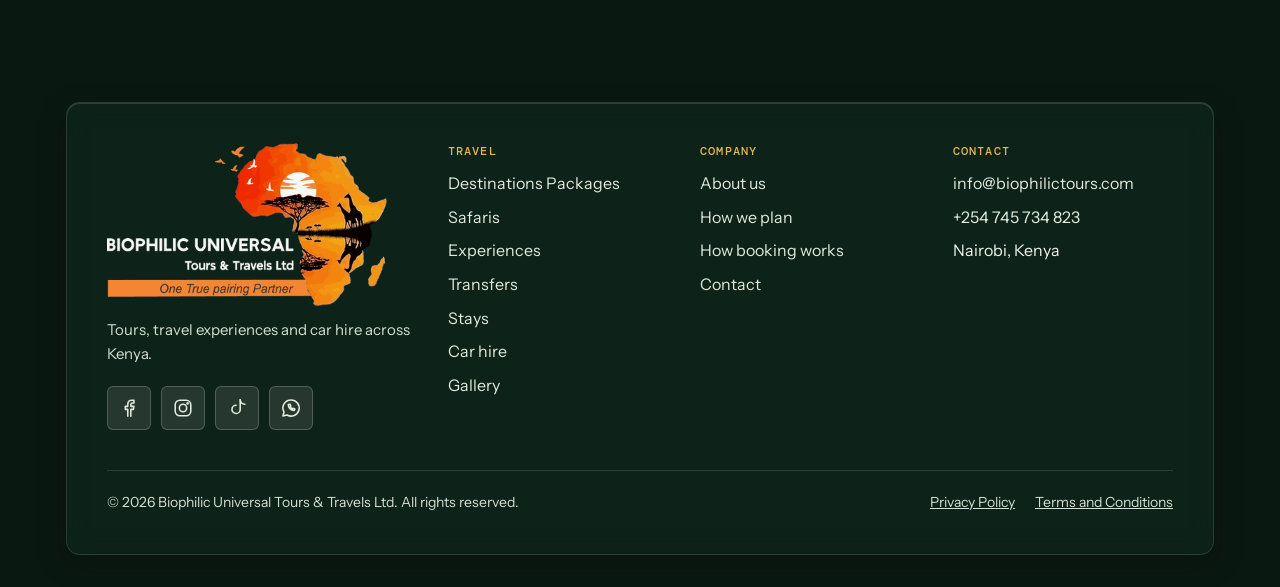
==== commit c29bfad0: "v1.4" ====
--- a/index.html
+++ b/index.html
@@ -24,7 +24,7 @@
 <link rel="stylesheet" id="gf" href="https://fonts.googleapis.com/css2?family=Bricolage+Grotesque:opsz,wght@12..96,400..800&family=DM+Mono:wght@400;500&family=Instrument+Sans:wght@400..700&display=swap" media="print">
 <script>(function(){var l=document.getElementById("gf");window.__gfReady=new Promise(function(res){function ok(){l.media="all";res()}l.addEventListener("load",ok);l.addEventListener("error",res);if(l.sheet)ok()})})()</script>
 <noscript><link rel="stylesheet" href="https://fonts.googleapis.com/css2?family=Bricolage+Grotesque:opsz,wght@12..96,400..800&family=DM+Mono:wght@400;500&family=Instrument+Sans:wght@400..700&display=swap"><style>#skeleton{display:none}</style></noscript>
-<link rel="stylesheet" href="assets/styles.css?v=38">
+<link rel="stylesheet" href="assets/styles.css?v=39">
 
 
 <div class="site-bd" aria-hidden="true"><img src="assets/sunset-home.jpg" alt="" width="1840" height="2576" decoding="async"></div>
@@ -129,6 +129,7 @@
       <div class="svc dest"><div class="dest-img"><img src="assets/routes/nairobi-to-the-coast-720.jpg" alt="Close view of a buffalo with an oxpecker bird on its head" loading="lazy" decoding="async" width="720" height="480"></div><div class="dest-body"><span class="mono">Longer trip</span><h3>Nairobi to the coast</h3><p>Five parks in one week, ending on the coast: Nairobi, Masai Mara, Lake Nakuru, Amboseli and Tsavo.</p><span class="mono dest-trip">Sample trip: 7 days, 6 nights, multi-park</span><a class="svc-more" href="plan.html?trip=Nairobi%20to%20the%20coast&amp;sample=7%20days%2C%206%20nights%2C%20multi-park">Plan this trip</a></div></div>
     </div>
     <p class="fine">Sample trips only. Each trip is quoted for your dates and group size and depends on availability.</p>
+    <div class="actions" style="margin-top:28px"><a class="btn" href="packages.html">See tour packages</a></div>
   </div>
 </section>
 
@@ -216,8 +217,8 @@
   </div>
 </footer>
 
-<script src="assets/common.js?v=9"></script>
-<script src="assets/bot.js?v=3"></script>
+<script src="assets/common.js?v=10"></script>
+<script src="assets/bot.js?v=4"></script>
 <script src="assets/main.js?v=4"></script>
 
 
--- a/assets/styles.css
+++ b/assets/styles.css
@@ -793,3 +793,14 @@
 .pk-list { list-style: none; margin: 4px 0 0; padding: 0; display: grid; gap: 6px; }
 .pk-list li { position: relative; padding-left: 18px; font-size: .9375rem; line-height: 1.45; color: rgba(243,246,239,.92); }
 .pk-list li::before { content: ""; position: absolute; left: 2px; top: .55em; width: 7px; height: 7px; border-radius: 50%; background: #E8B74E; }
+
+/* Click-to-call button: phones and tablets with touch only. */
+.call-float { display: none; }
+@media (hover: none) and (max-width: 900px) {
+  .call-float { position: fixed; z-index: 40; right: max(16px, env(safe-area-inset-right, 0px)); bottom: calc(max(16px, env(safe-area-inset-bottom, 0px)) + 128px); display: inline-flex; align-items: center; justify-content: center; width: 52px; height: 52px; background: rgba(16, 44, 31, 0.9); color: var(--snow, #F3F6EF); border: 1px solid rgba(255, 255, 255, 0.28); border-radius: 14px; -webkit-backdrop-filter: blur(14px); backdrop-filter: blur(14px); box-shadow: 0 10px 30px rgba(3, 12, 8, 0.35); opacity: 0; transform: translateY(12px) scale(0.95); pointer-events: none; transition: opacity 400ms ease-out, transform 400ms ease-out; }
+  .call-float.on { opacity: 1; transform: none; pointer-events: auto; }
+  .call-float svg { width: 24px; height: 24px; fill: none; stroke: currentColor; stroke-width: 1.7; stroke-linecap: round; stroke-linejoin: round; }
+  .call-float:focus-visible { outline: 3px solid #F3F6EF; outline-offset: 3px; }
+}
+@media (prefers-reduced-motion: reduce) { .call-float { transition: none; transform: none; } }
+@media print { .call-float { display: none; } }
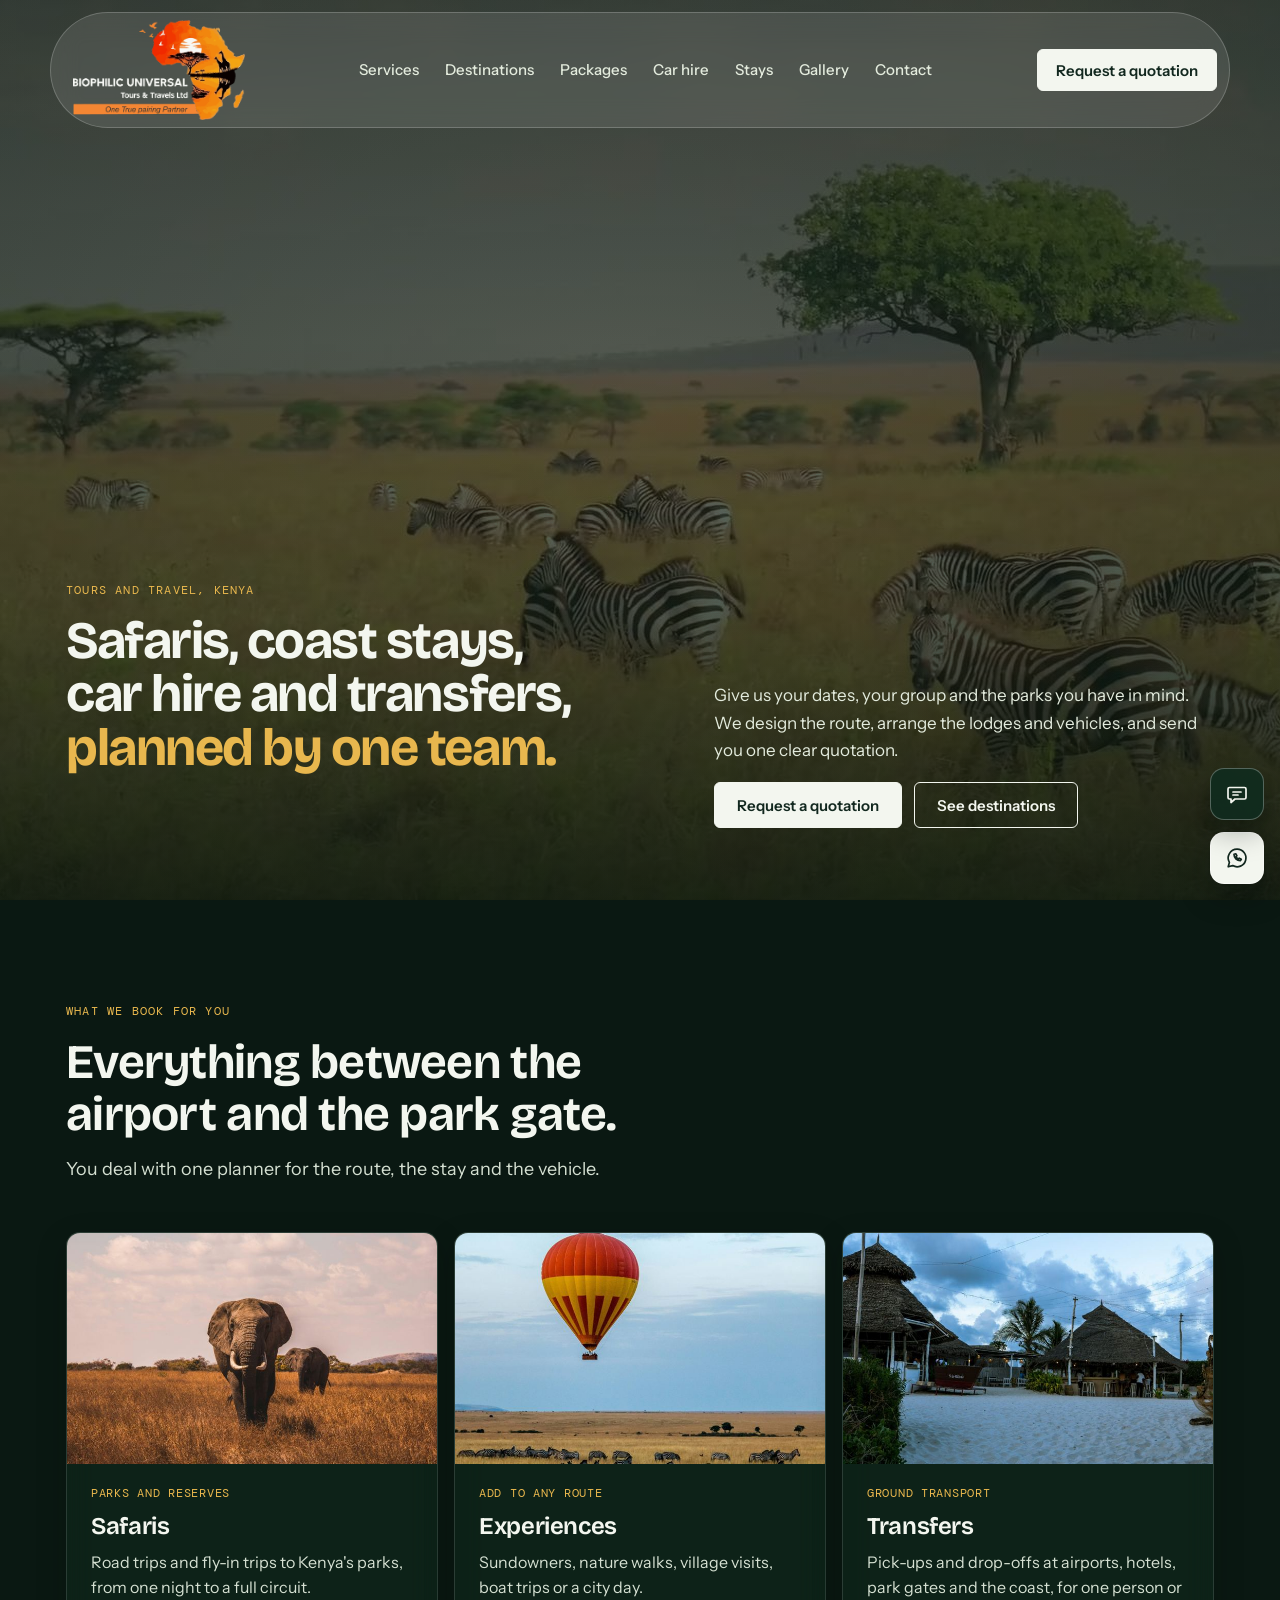
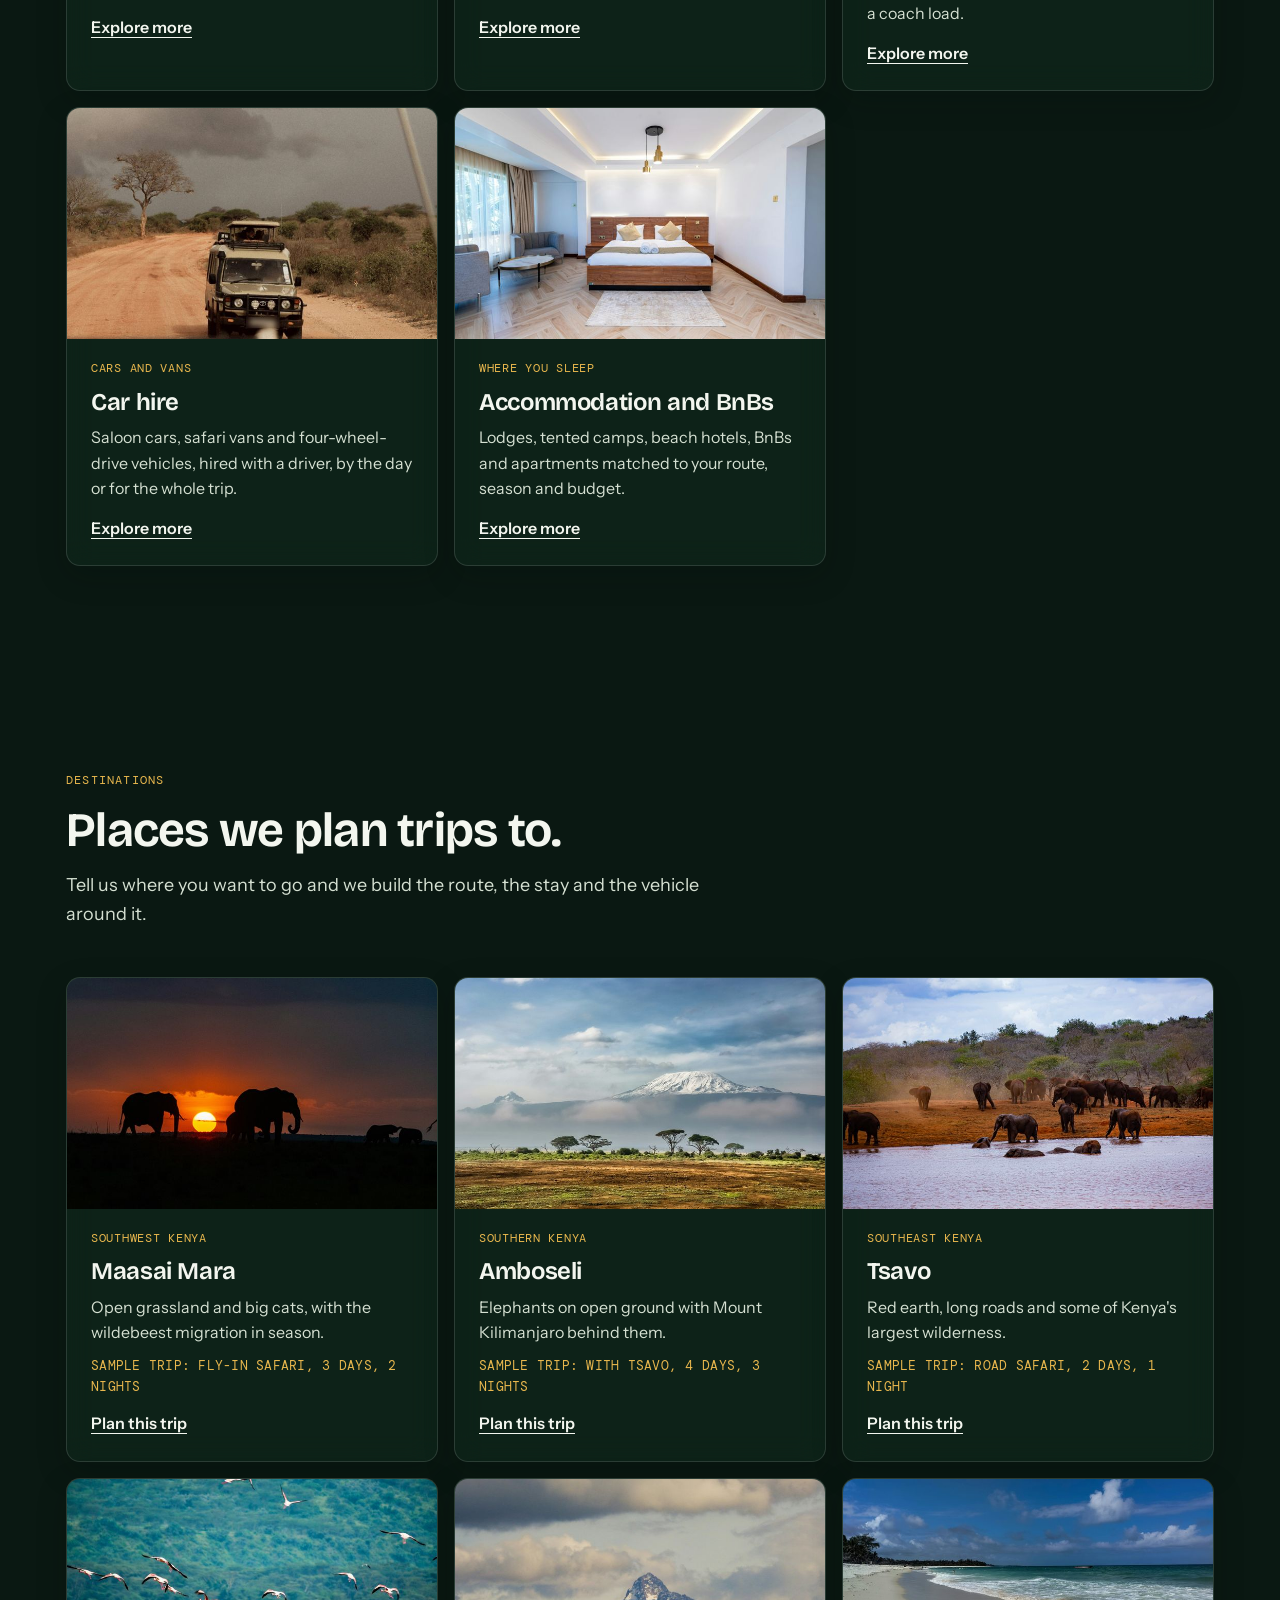
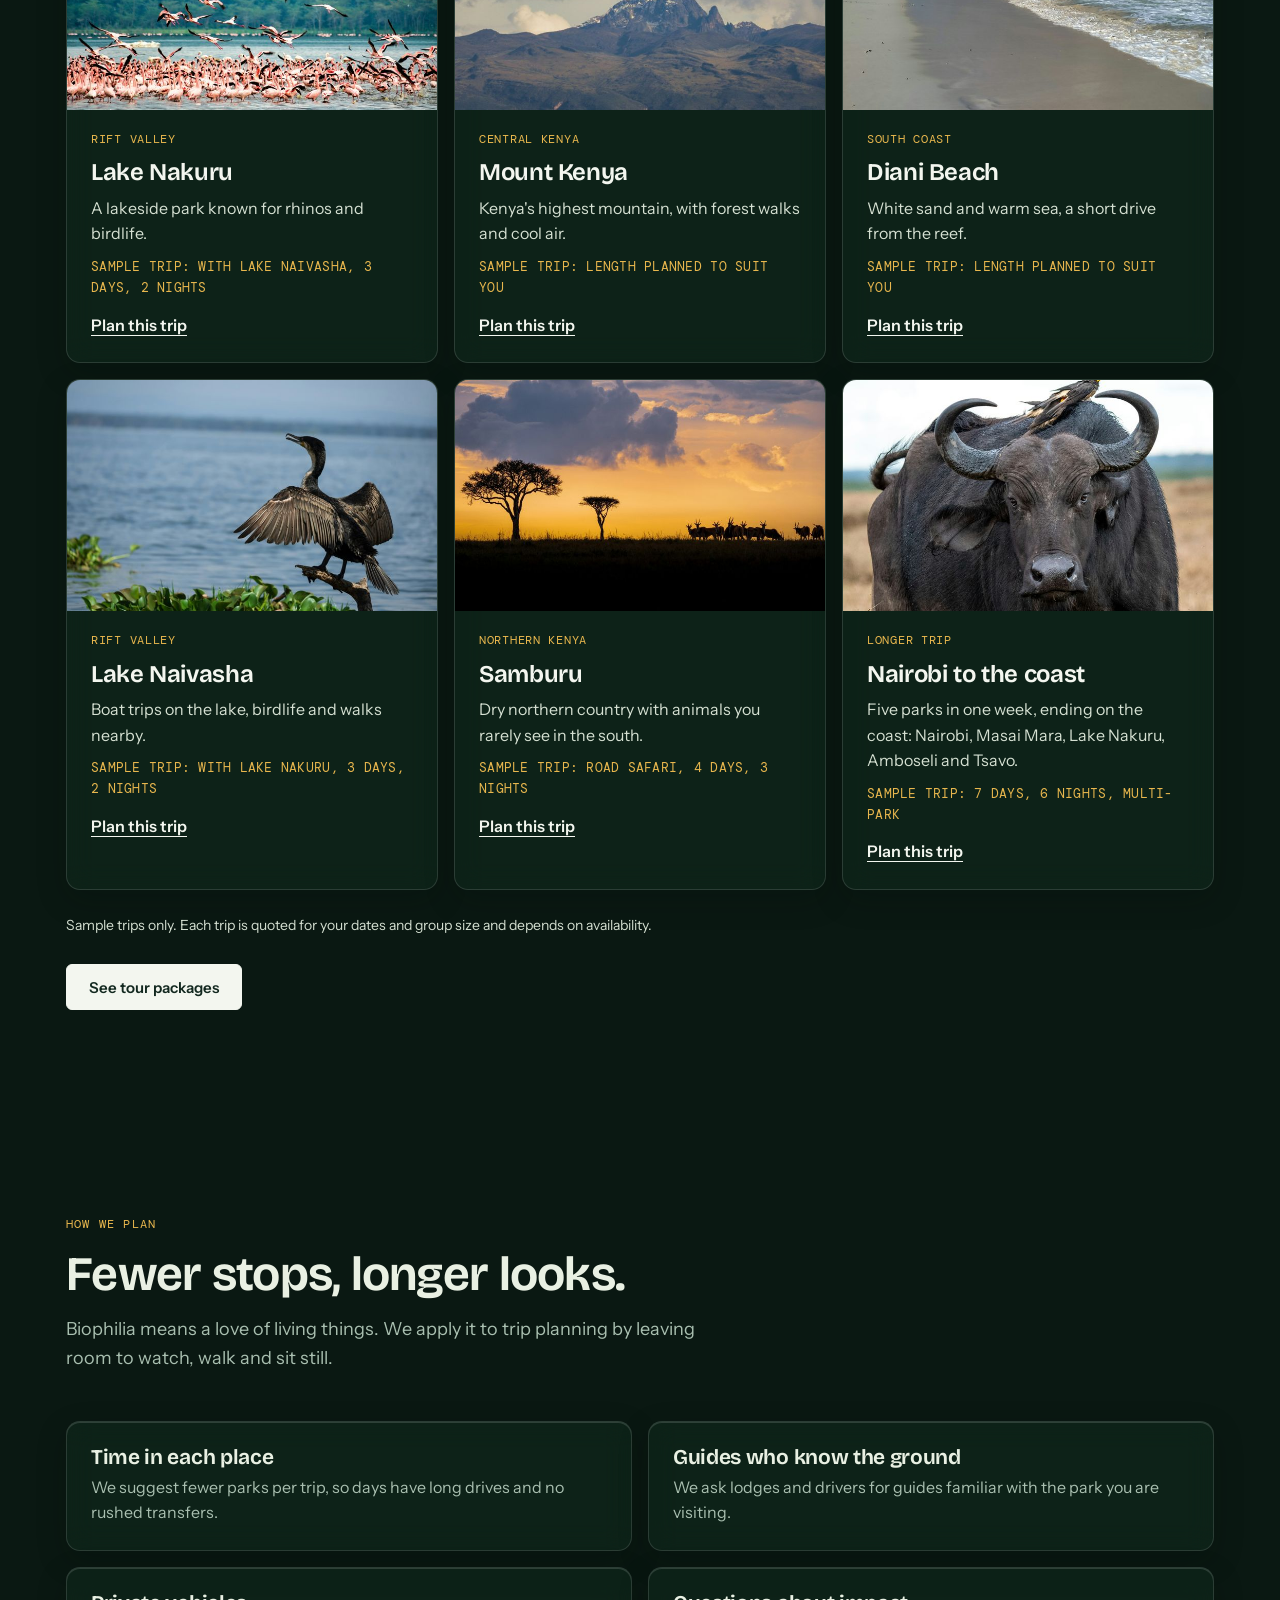
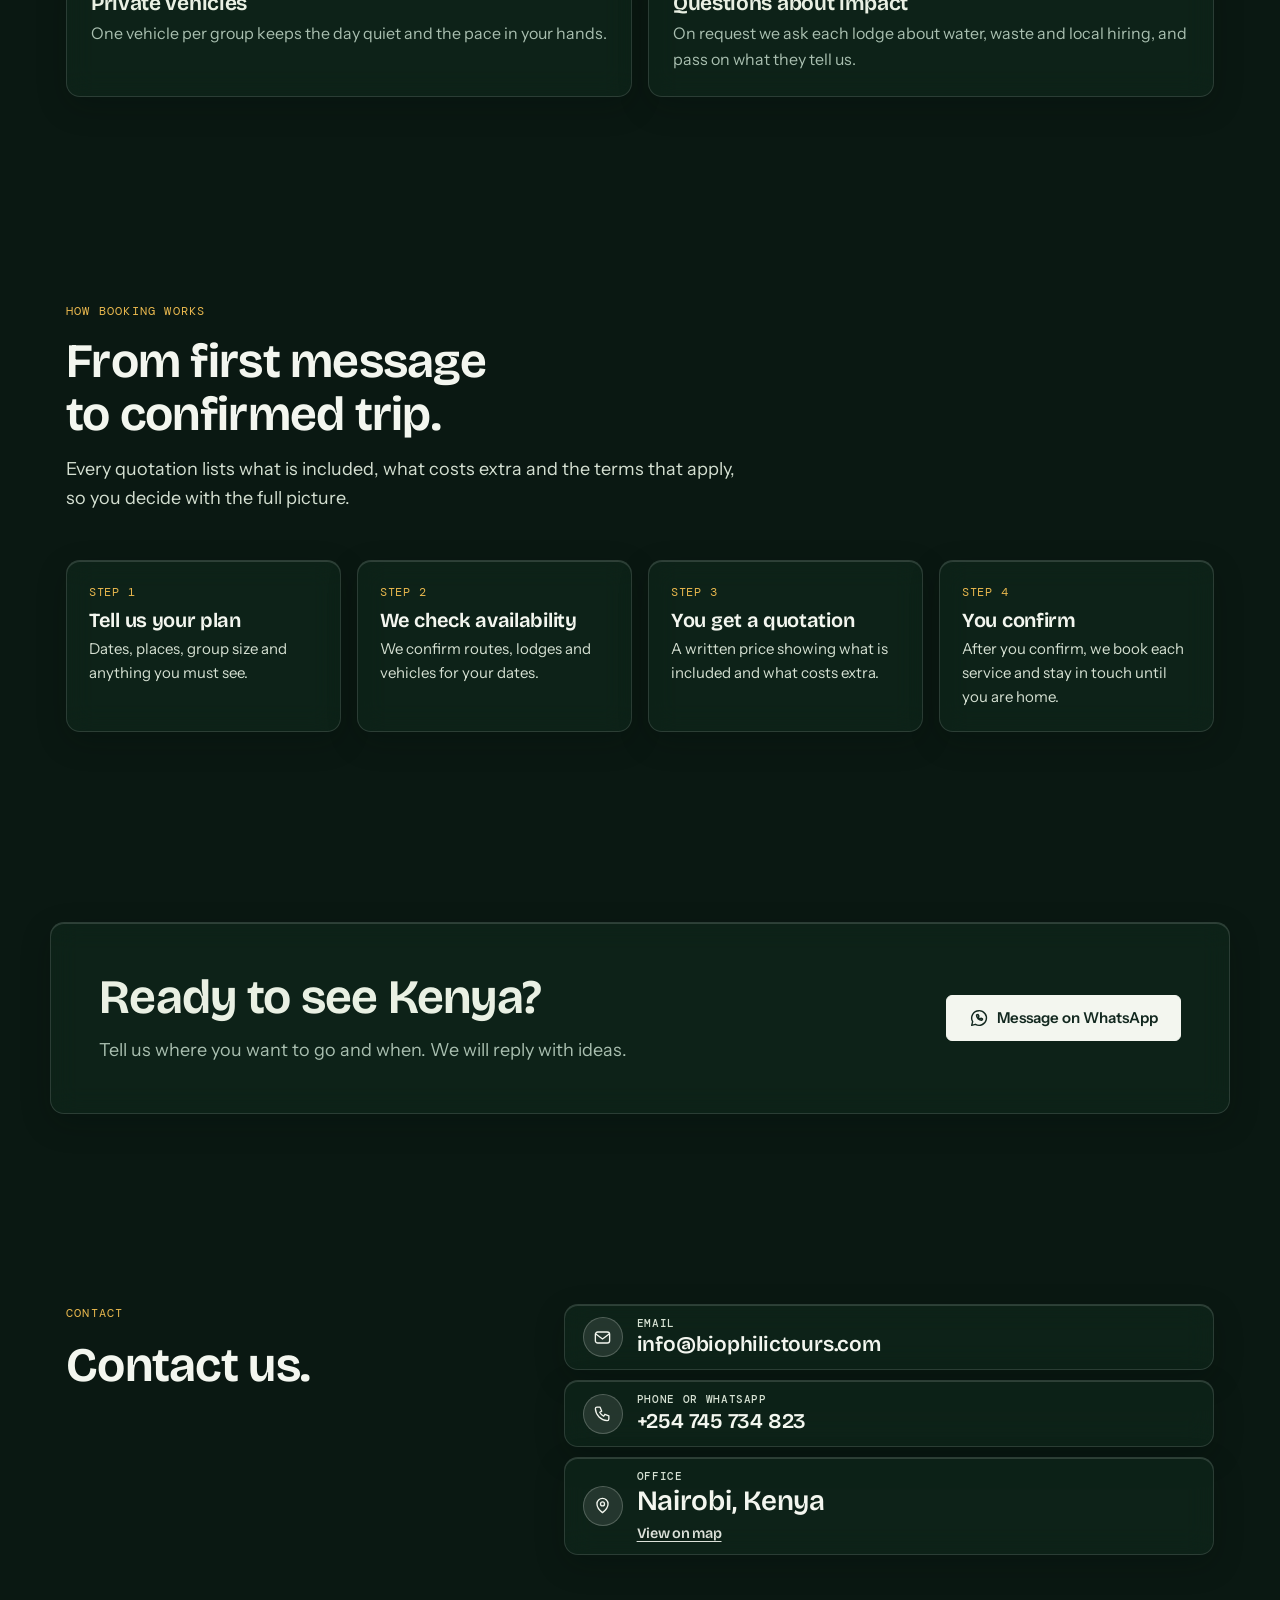
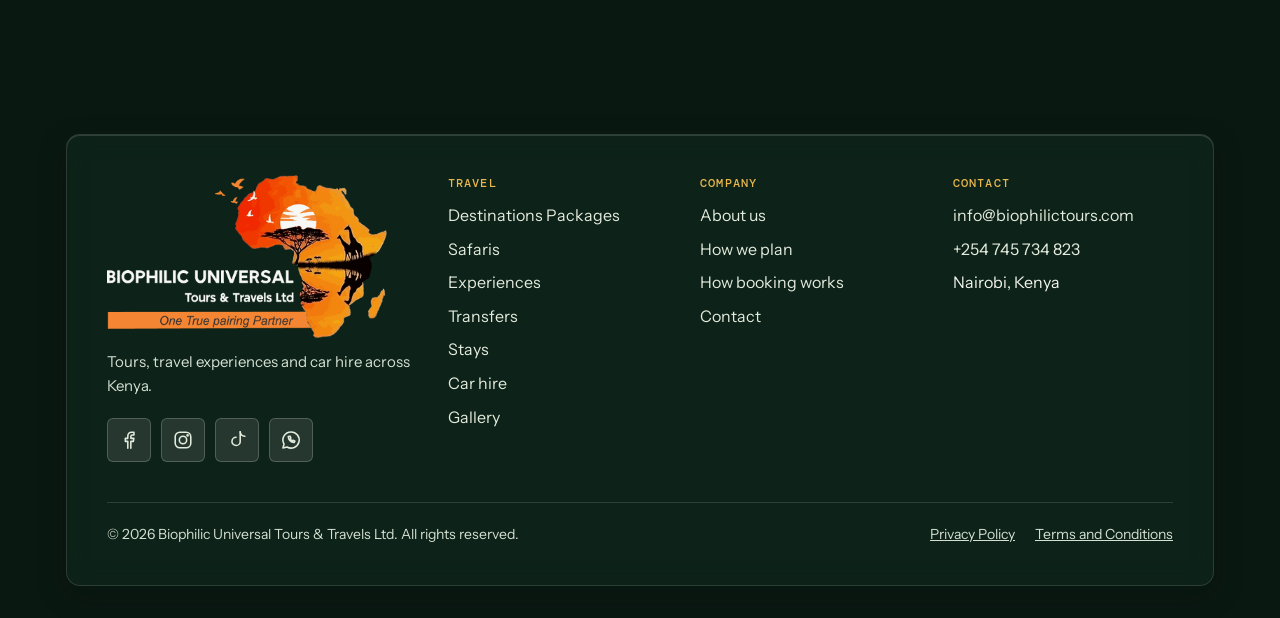
==== commit 1e569d62: "v1.5" ====
--- a/index.html
+++ b/index.html
@@ -1,8 +1,7 @@
 <!doctype html><html><head><meta charset=utf8><meta name=viewport content="width=device-width,initial-scale=1"><style>:root{color-scheme:light}body{margin:0;padding:0;font:14px -apple-system,BlinkMacSystemFont,sans-serif;background:#fff;color:#000}img{max-width:100%}[hidden]:not([hidden=until-found i]){display:none!important}</style></head><body>
-<script>document.body.classList.add("home","glass");</script>
-
-
-
+<!doctype html>
+<html lang="en">
+<head>
 <meta charset="utf-8">
 <meta name="viewport" content="width=device-width, initial-scale=1">
 <title>Biophilic Universal Tours & Travels</title>
@@ -24,9 +23,9 @@
 <link rel="stylesheet" id="gf" href="https://fonts.googleapis.com/css2?family=Bricolage+Grotesque:opsz,wght@12..96,400..800&family=DM+Mono:wght@400;500&family=Instrument+Sans:wght@400..700&display=swap" media="print">
 <script>(function(){var l=document.getElementById("gf");window.__gfReady=new Promise(function(res){function ok(){l.media="all";res()}l.addEventListener("load",ok);l.addEventListener("error",res);if(l.sheet)ok()})})()</script>
 <noscript><link rel="stylesheet" href="https://fonts.googleapis.com/css2?family=Bricolage+Grotesque:opsz,wght@12..96,400..800&family=DM+Mono:wght@400;500&family=Instrument+Sans:wght@400..700&display=swap"><style>#skeleton{display:none}</style></noscript>
-<link rel="stylesheet" href="assets/styles.css?v=39">
-
-
+<link rel="stylesheet" href="assets/styles.css?v=40">
+</head>
+<body class="home glass">
 <div class="site-bd" aria-hidden="true"><img src="assets/sunset-home.jpg" alt="" width="1840" height="2576" decoding="async"></div>
 <div id="skeleton" aria-hidden="true">
   <div class="sk-head"><div class="sk-pill">
@@ -186,7 +185,7 @@
     <div class="contact-list contact-big">
       <div class="c-row"><span class="c-ic" aria-hidden="true"><svg viewBox="0 0 24 24" fill="none" stroke="currentColor" stroke-width="1.7" stroke-linecap="round" stroke-linejoin="round"><rect x="3" y="5" width="18" height="14" rx="3"/><path d="m4 8 8 6 8-6"/></svg></span><span class="c-txt"><span class="mono">Email</span><span data-contact="email">info@biophilictours.com</span></span></div>
       <div class="c-row"><span class="c-ic" aria-hidden="true"><svg viewBox="0 0 24 24" fill="none" stroke="currentColor" stroke-width="1.7" stroke-linecap="round" stroke-linejoin="round"><path d="M5 4h4l2 5-2.500 1.500a11 11 0 0 0 5 5L15 13l5 2v4a2 2 0 0 1-2 2A16 16 0 0 1 3 6a2 2 0 0 1 2-2Z"/></svg></span><span class="c-txt"><span class="mono">Phone or WhatsApp</span><span data-contact="phone">+254 745 734 823</span></span></div>
-      <div class="c-row"><span class="c-ic" aria-hidden="true"><svg viewBox="0 0 24 24" fill="none" stroke="currentColor" stroke-width="1.7" stroke-linecap="round" stroke-linejoin="round"><path d="M12 21s7-5.500 7-11a7 7 0 1 0-14 0c0 5.500 7 11 7 11Z"/><circle cx="12" cy="10" r="2.500"/></svg></span><span class="c-txt"><span class="mono">Office</span><span data-contact="address">Nairobi, Kenya</span></span></div>
+      <div class="c-row"><span class="c-ic" aria-hidden="true"><svg viewBox="0 0 24 24" fill="none" stroke="currentColor" stroke-width="1.7" stroke-linecap="round" stroke-linejoin="round"><path d="M12 21s7-5.500 7-11a7 7 0 1 0-14 0c0 5.500 7 11 7 11Z"/><circle cx="12" cy="10" r="2.500"/></svg></span><span class="c-txt"><span class="mono">Office</span><span data-contact="address">Nairobi, Kenya</span><a class="c-map" href="https://www.google.com/maps/search/?api=1&amp;query=Nairobi%2C%20Kenya" target="_blank" rel="noopener">View on map</a></span></div>
     </div>
   </div>
 </section>
@@ -220,7 +219,7 @@
 <script src="assets/common.js?v=10"></script>
 <script src="assets/bot.js?v=4"></script>
 <script src="assets/main.js?v=4"></script>
-
-
+</body>
+</html>
 
 </body></html>
--- a/assets/styles.css
+++ b/assets/styles.css
@@ -804,3 +804,5 @@
 }
 @media (prefers-reduced-motion: reduce) { .call-float { transition: none; transform: none; } }
 @media print { .call-float { display: none; } }
+.c-map{display:inline-block;margin-top:4px;font-size:.9rem;color:inherit;text-decoration:underline;text-underline-offset:3px;opacity:.9}
+.c-map:hover,.c-map:focus-visible{opacity:1}
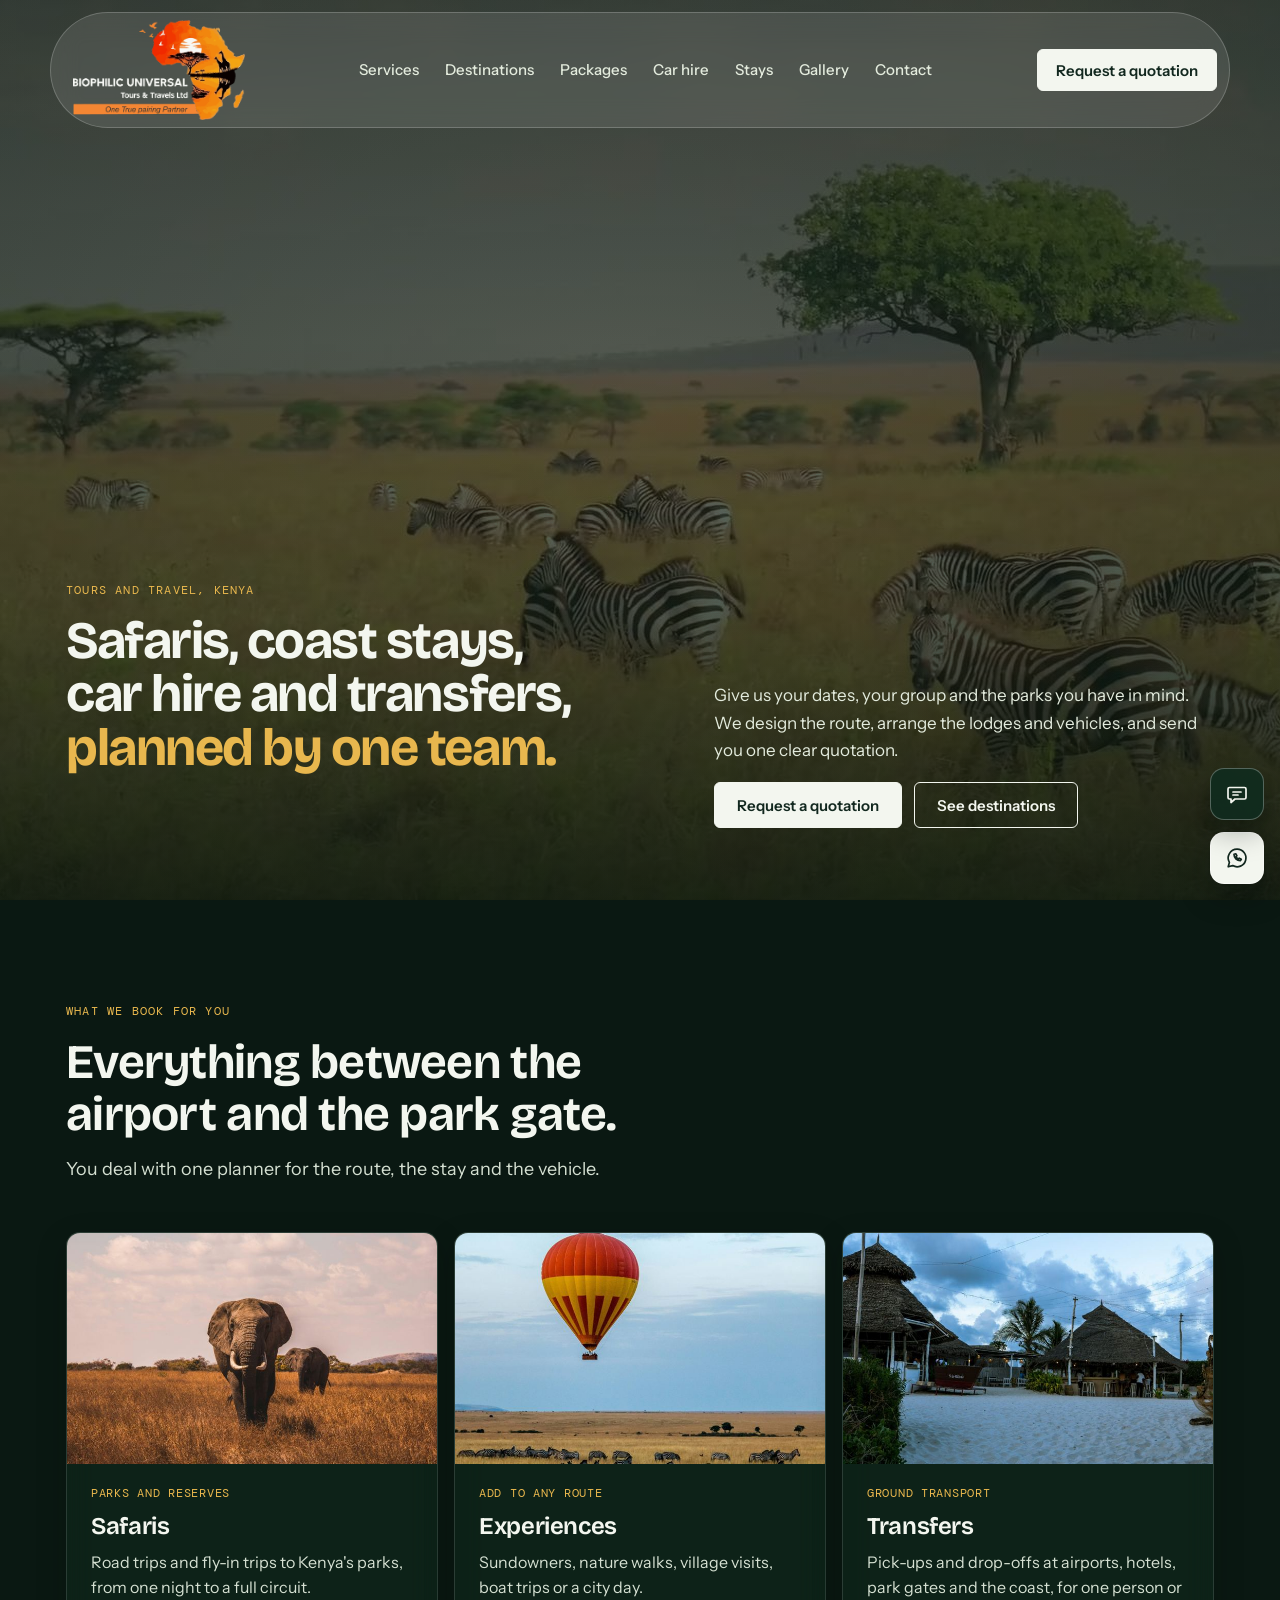
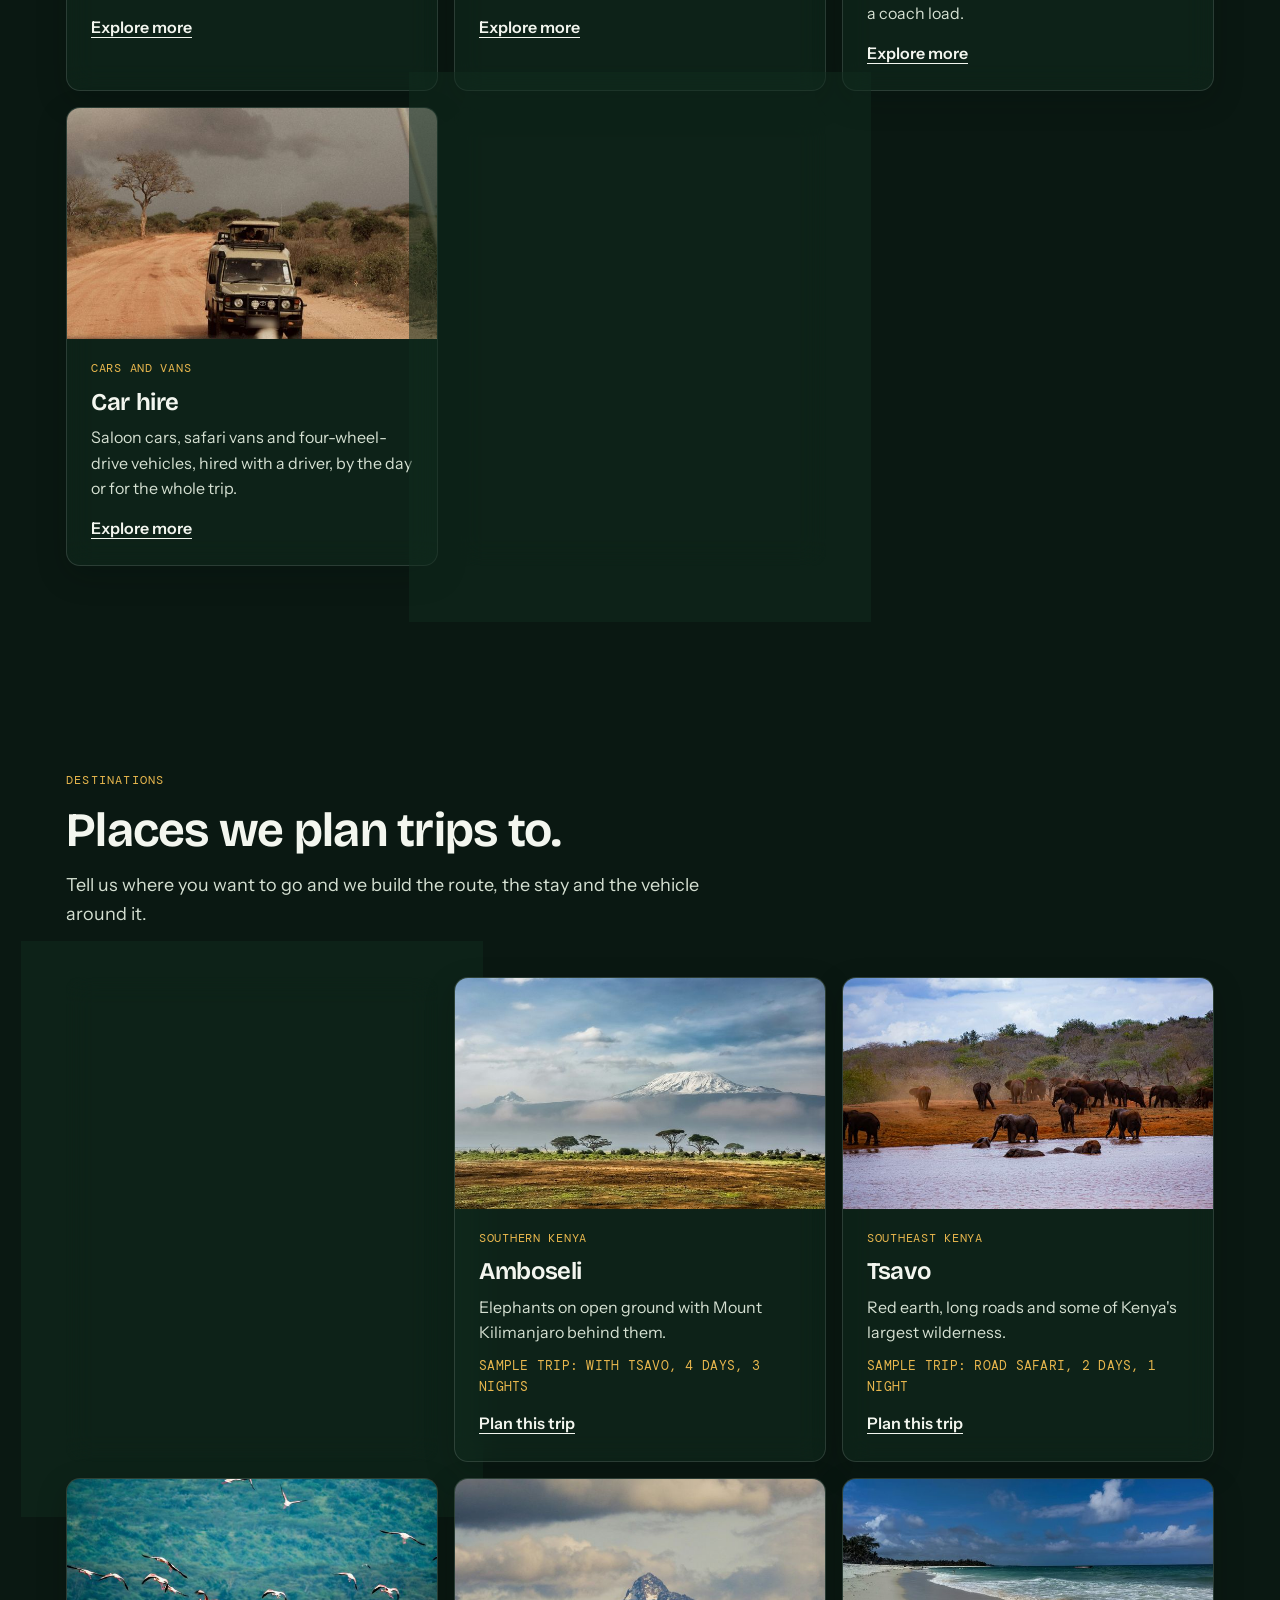
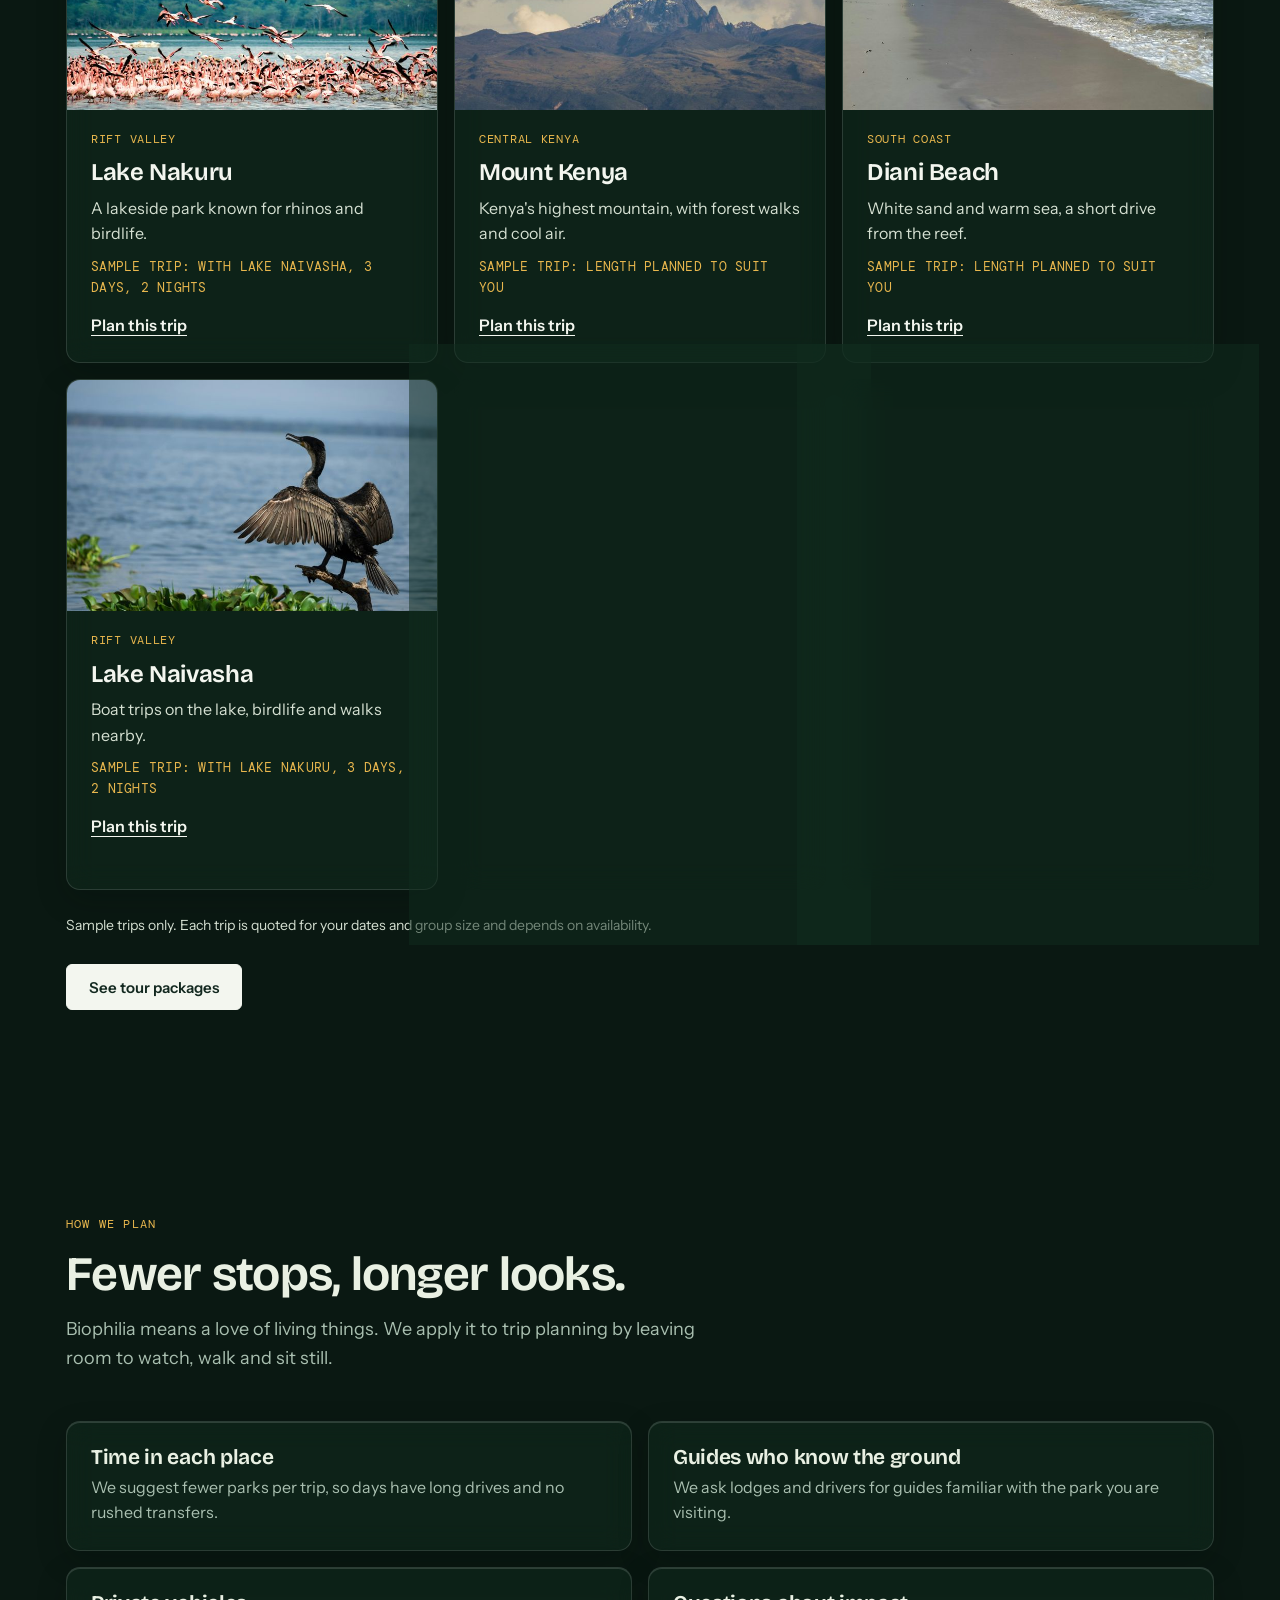
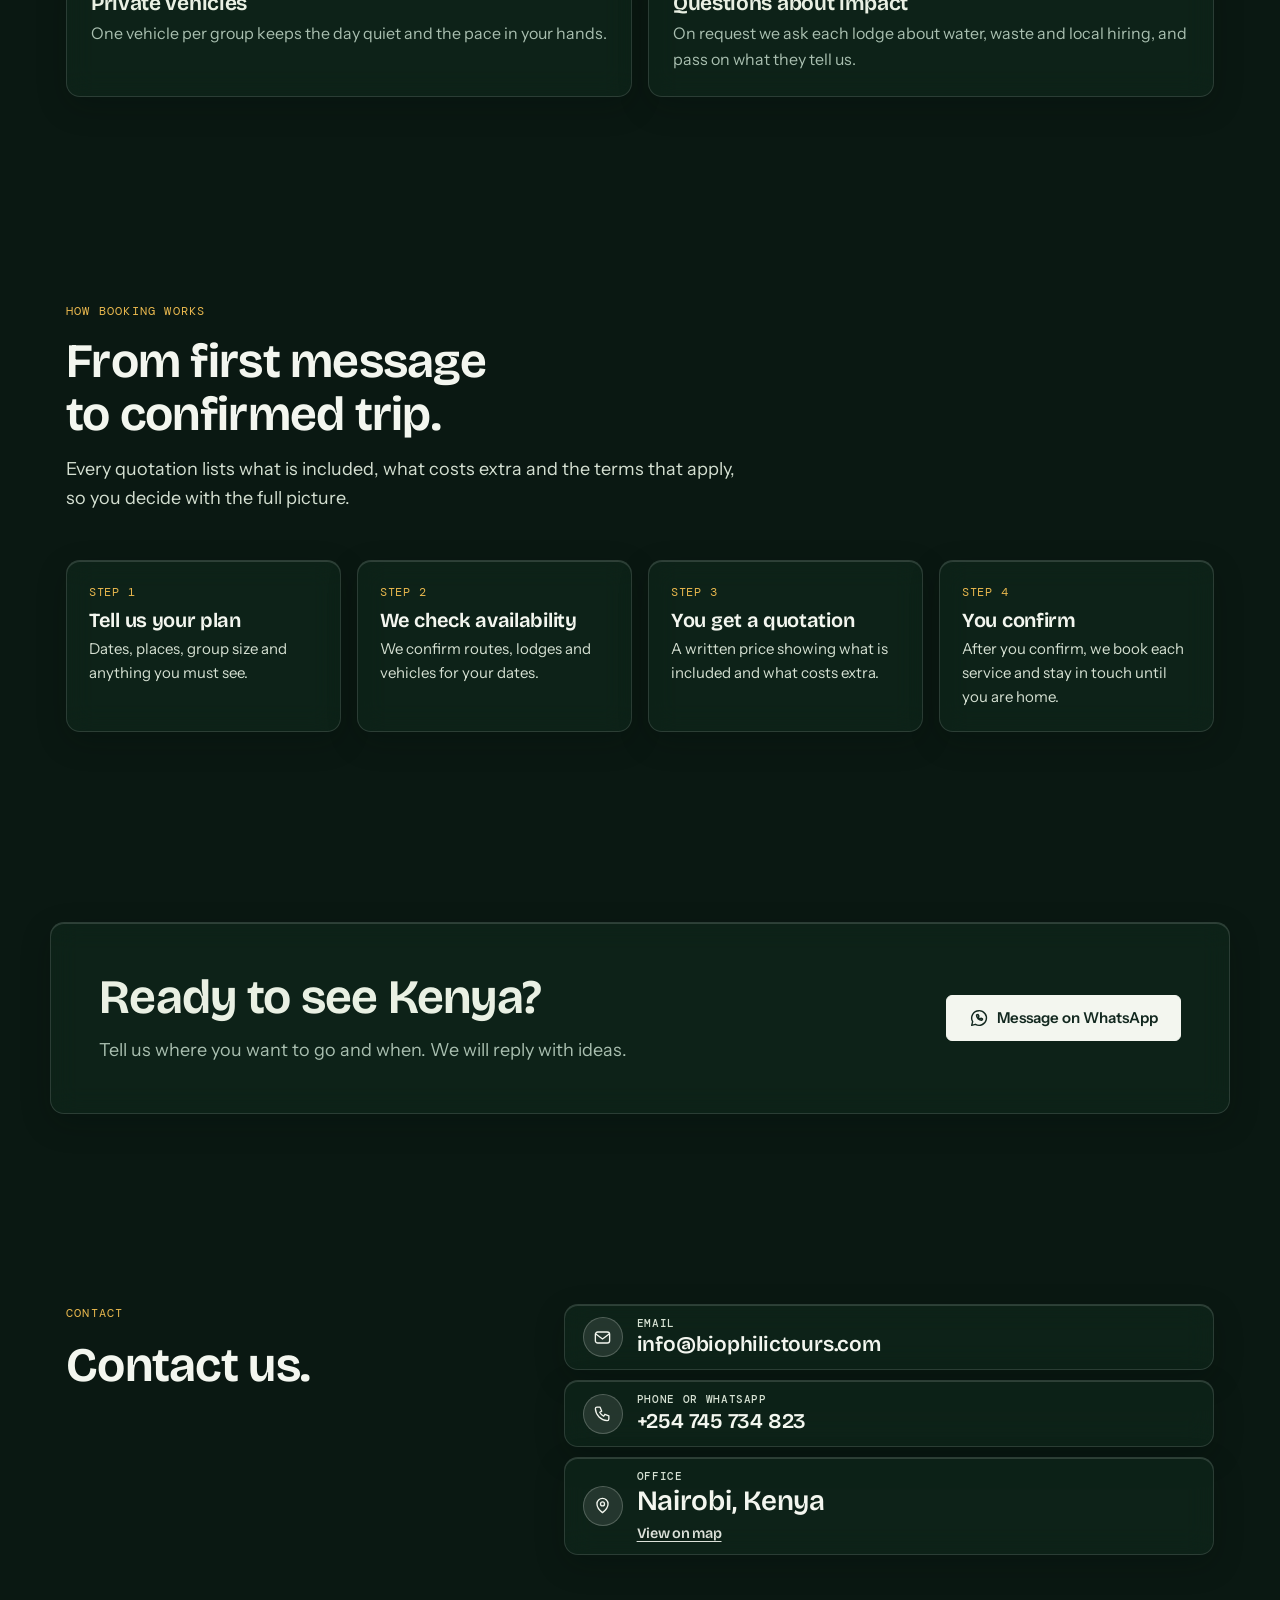
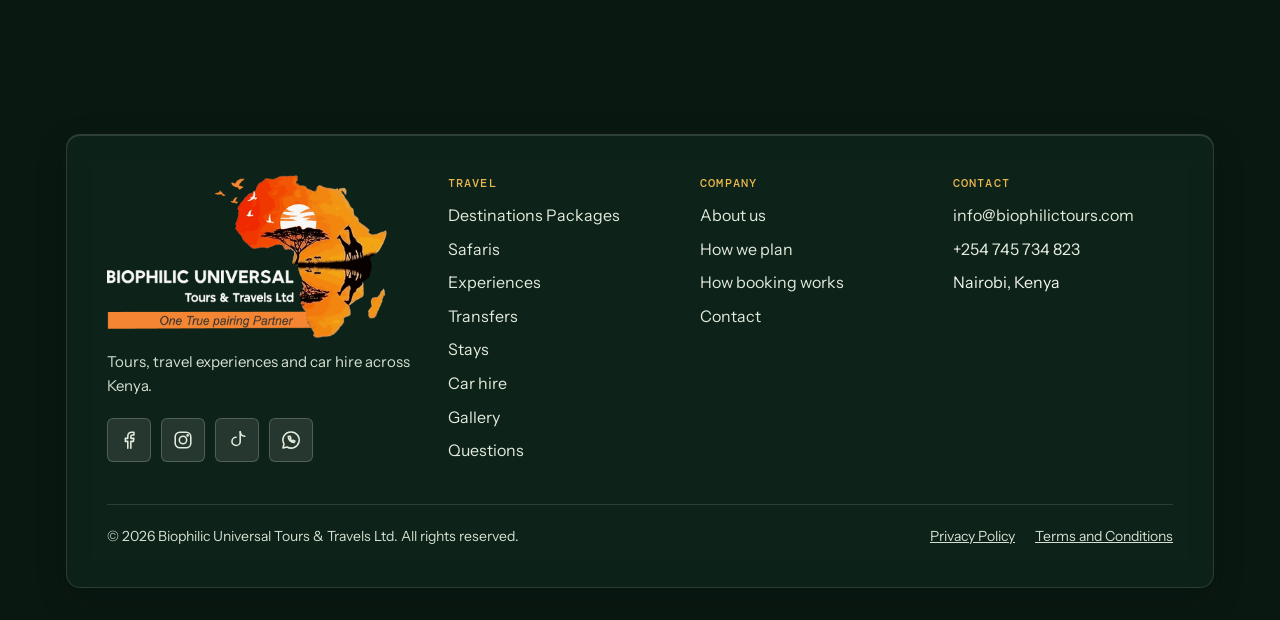
==== commit f606a95b: "v1.6" ====
--- a/index.html
+++ b/index.html
@@ -23,7 +23,8 @@
 <link rel="stylesheet" id="gf" href="https://fonts.googleapis.com/css2?family=Bricolage+Grotesque:opsz,wght@12..96,400..800&family=DM+Mono:wght@400;500&family=Instrument+Sans:wght@400..700&display=swap" media="print">
 <script>(function(){var l=document.getElementById("gf");window.__gfReady=new Promise(function(res){function ok(){l.media="all";res()}l.addEventListener("load",ok);l.addEventListener("error",res);if(l.sheet)ok()})})()</script>
 <noscript><link rel="stylesheet" href="https://fonts.googleapis.com/css2?family=Bricolage+Grotesque:opsz,wght@12..96,400..800&family=DM+Mono:wght@400;500&family=Instrument+Sans:wght@400..700&display=swap"><style>#skeleton{display:none}</style></noscript>
-<link rel="stylesheet" href="assets/styles.css?v=40">
+<link rel="stylesheet" href="assets/styles.css?v=41">
+<script type="application/ld+json">{"@context":"https://schema.org","@type":"TravelAgency","name":"Biophilic Universal Tours & Travels Ltd","slogan":"One True pairing Partner","url":"https://trademark254.github.io/Biophilic-Universal-Tours-Travel/","telephone":"+254745734823","email":"info@biophilictours.com","address":{"@type":"PostalAddress","addressLocality":"Nairobi","addressCountry":"KE"},"areaServed":{"@type":"Country","name":"Kenya"},"sameAs":["https://www.instagram.com/biophilic_tours","https://www.tiktok.com/@biophilic_tours"]}</script>
 </head>
 <body class="home glass">
 <div class="site-bd" aria-hidden="true"><img src="assets/sunset-home.jpg" alt="" width="1840" height="2576" decoding="async"></div>
@@ -204,7 +205,7 @@
         <ul class="social" id="socials" aria-label="Our social media"></ul>
       </div>
       <div><h4>Travel</h4><ul><li><a href="#destinations">Destinations</a>
-      <a href="packages.html">Packages</a></li><li><a href="safaris.html">Safaris</a></li><li><a href="experiences.html">Experiences</a></li><li><a href="transfers.html">Transfers</a></li><li><a href="stays.html">Stays</a></li><li><a href="car-hire.html">Car hire</a></li><li><a href="gallery.html">Gallery</a></li></ul></div>
+      <a href="packages.html">Packages</a></li><li><a href="safaris.html">Safaris</a></li><li><a href="experiences.html">Experiences</a></li><li><a href="transfers.html">Transfers</a></li><li><a href="stays.html">Stays</a></li><li><a href="car-hire.html">Car hire</a></li><li><a href="gallery.html">Gallery</a></li><li><a href="faq.html">Questions</a></li></ul></div>
       <div><h4>Company</h4><ul><li><a href="about.html">About us</a></li><li><a href="#approach">How we plan</a></li><li><a href="#process">How booking works</a></li><li><a href="#contact">Contact</a></li></ul></div>
       <div><h4>Contact</h4><ul><li data-contact="email">info@biophilictours.com</li><li data-contact="phone">+254 745 734 823</li><li data-contact="address">Nairobi, Kenya</li></ul></div>
     </div>
@@ -217,7 +218,7 @@
 </footer>
 
 <script src="assets/common.js?v=10"></script>
-<script src="assets/bot.js?v=4"></script>
+<script src="assets/bot.js?v=5"></script>
 <script src="assets/main.js?v=4"></script>
 </body>
 </html>
--- a/assets/styles.css
+++ b/assets/styles.css
@@ -806,3 +806,18 @@
 @media print { .call-float { display: none; } }
 .c-map{display:inline-block;margin-top:4px;font-size:.9rem;color:inherit;text-decoration:underline;text-underline-offset:3px;opacity:.9}
 .c-map:hover,.c-map:focus-visible{opacity:1}
+/* Best time to visit chart */
+.bt-grid{grid-template-columns:repeat(auto-fill,minmax(min(100%,340px),1fr))}
+.bt-legend{grid-column:1/-1;display:flex;flex-wrap:wrap;gap:8px 20px;margin:0;color:#E3EBDD;font-size:.9rem}
+.bt-legend span{display:inline-flex;align-items:center;gap:8px}
+.bt-legend i{display:inline-block;width:18px;height:18px;border-radius:4px}
+.bt-row{list-style:none;margin:6px 0 4px;padding:0;display:grid;grid-template-columns:repeat(12,minmax(0,1fr));gap:4px}
+.bt-row li{display:grid;place-items:center;aspect-ratio:1/1.15;border-radius:4px;font:500 .78rem/1 var(--font-mono);min-width:0}
+.bt-row .b,.bt-legend .b{background:#E8B74E;color:#12281F}
+.bt-row .g,.bt-legend .g{background:rgba(255,255,255,.26);color:#fff}
+.bt-row .w,.bt-legend .w{background:transparent;border:1px solid rgba(255,255,255,.45);color:#E3EBDD}
+.bt-legend .w{box-sizing:border-box}
+.bt-sr{position:absolute;width:1px;height:1px;overflow:hidden;clip:rect(0 0 0 0);white-space:nowrap}
+.bt-row li{position:relative}
+.bt p{color:#E3EBDD}
+.bt-legend em{font-style:normal}
